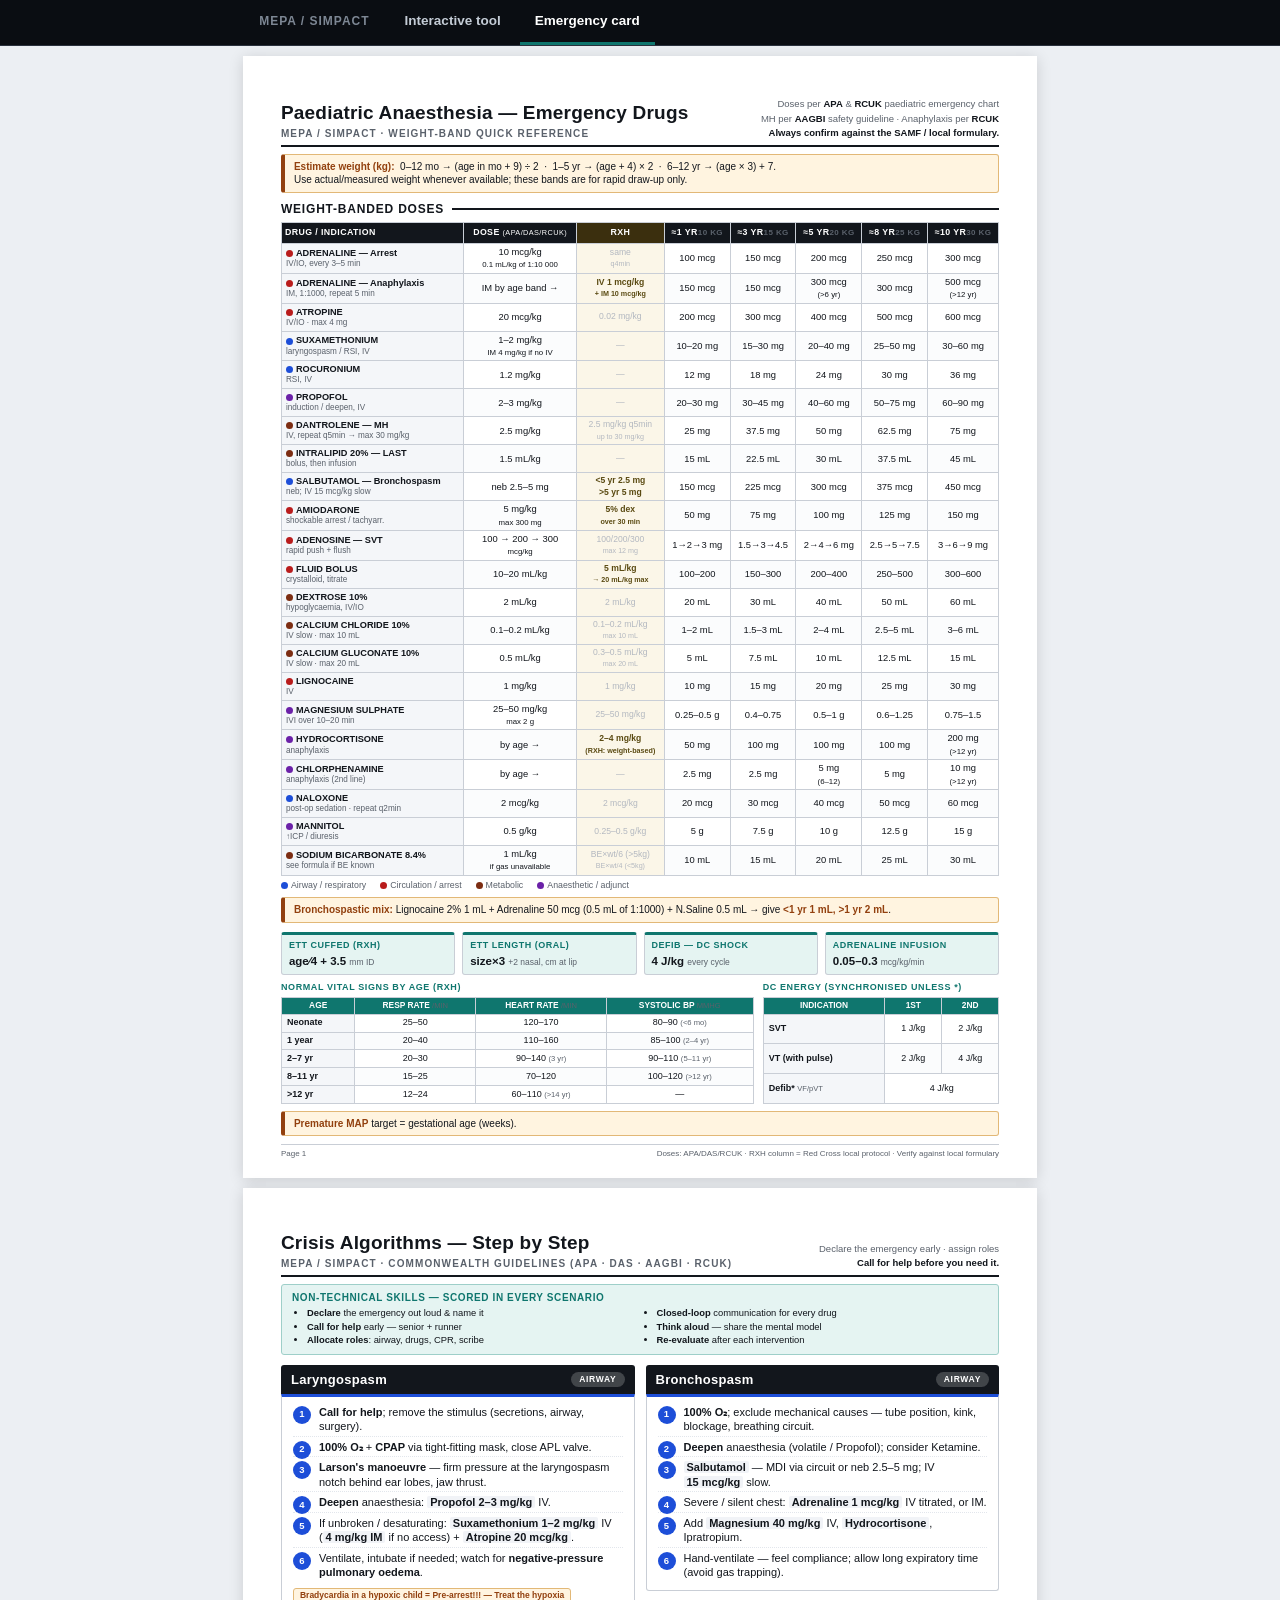
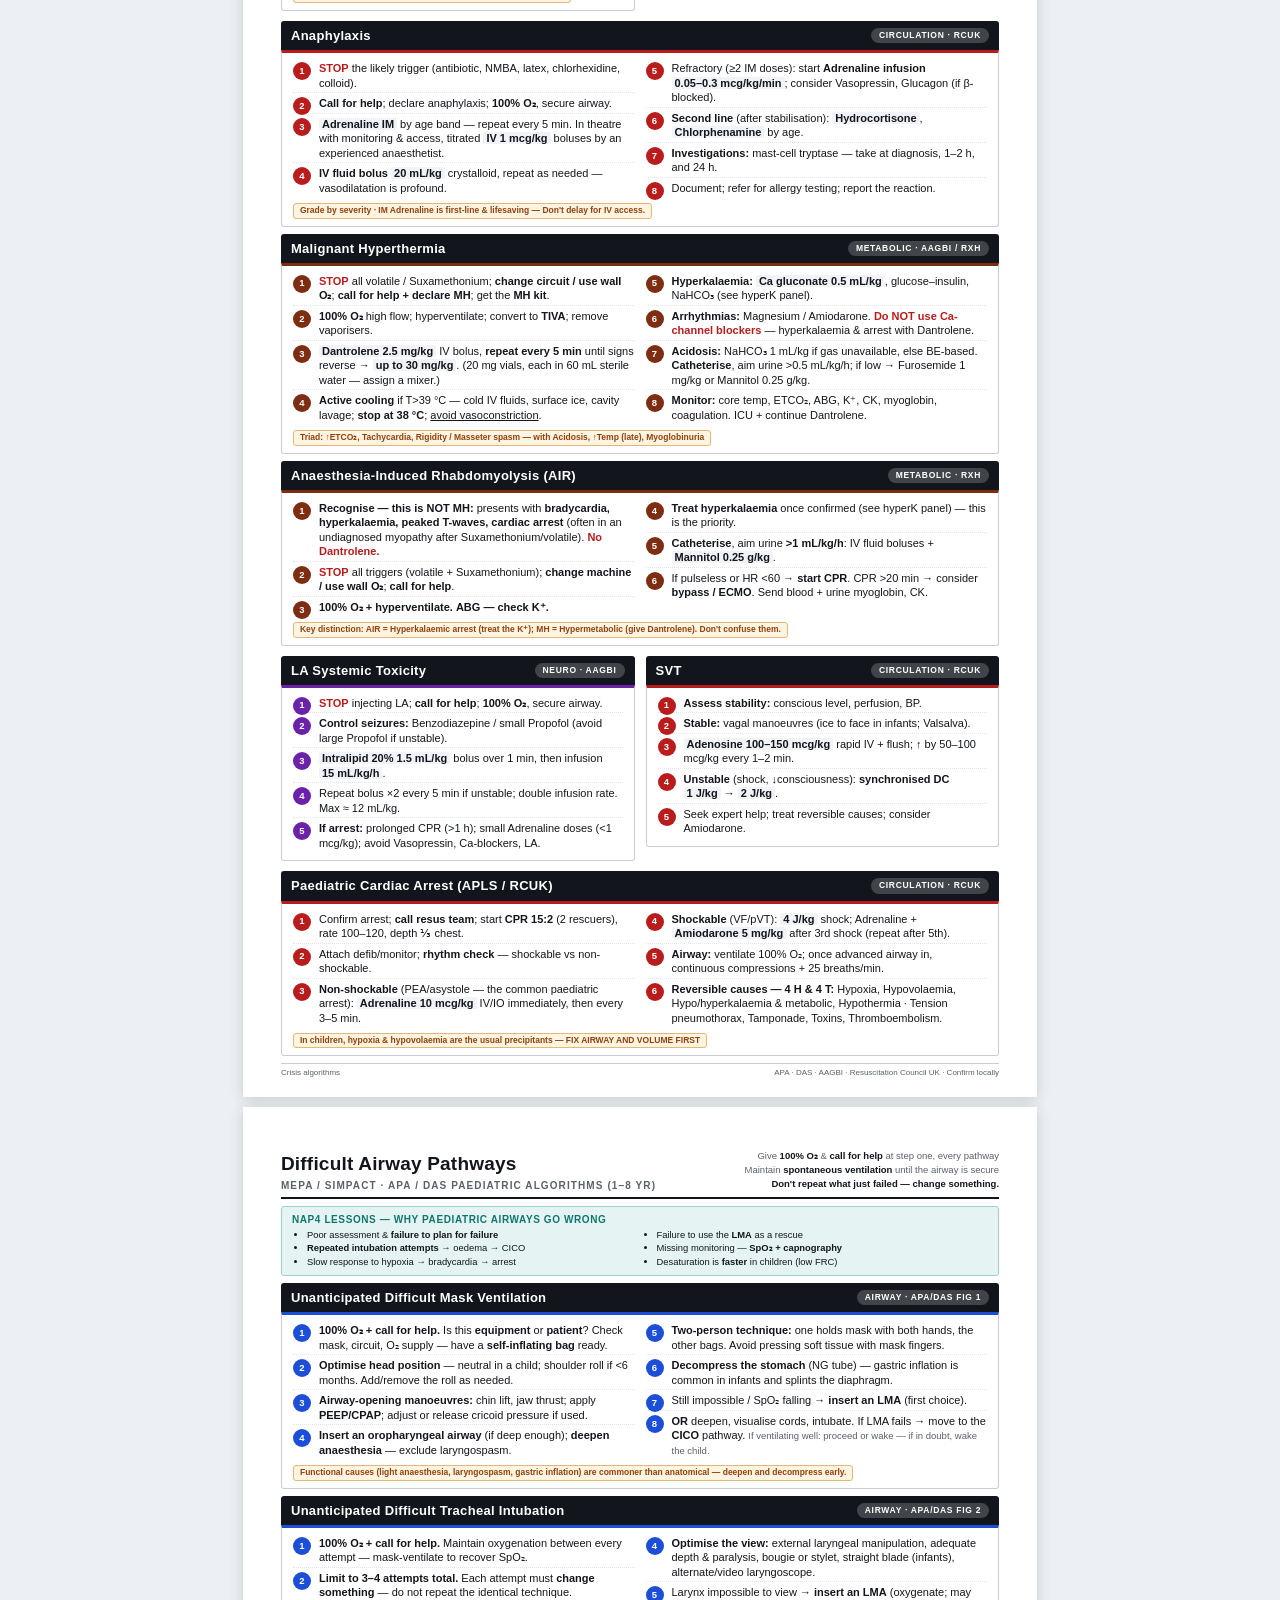
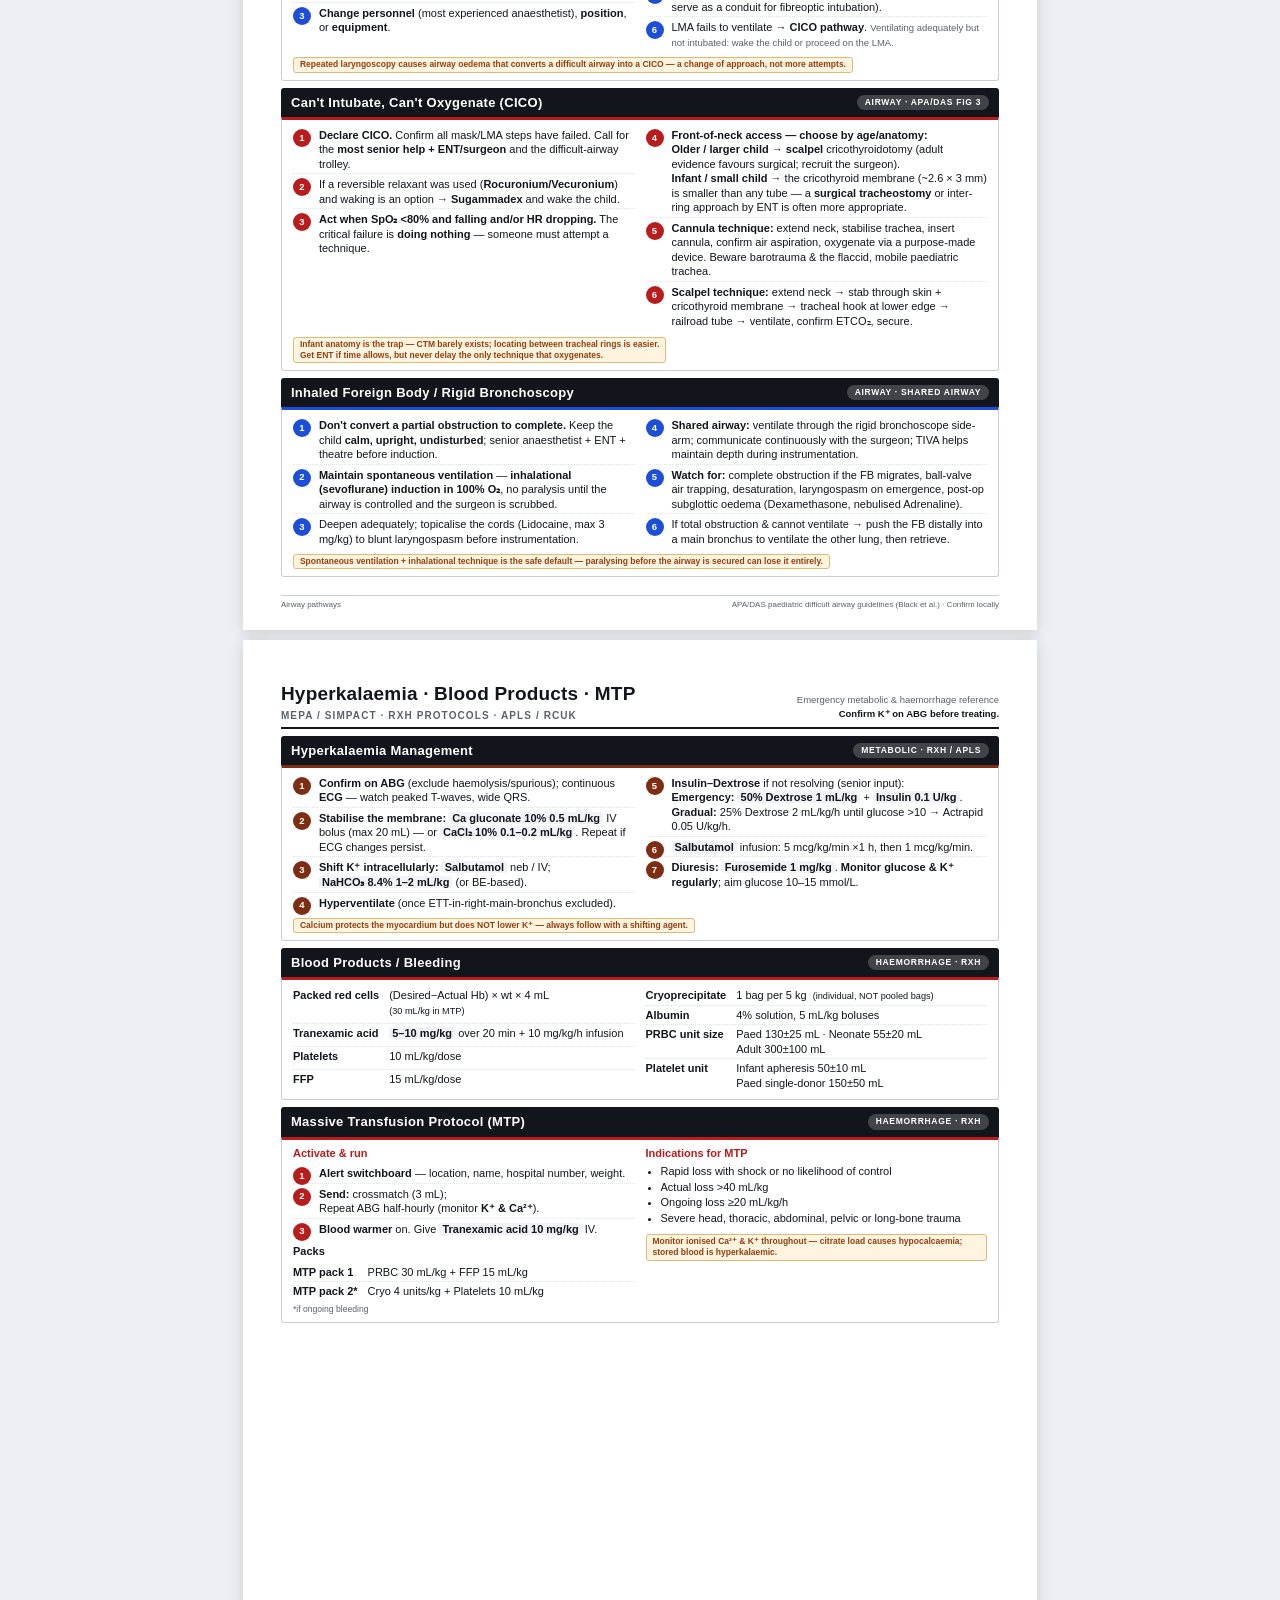
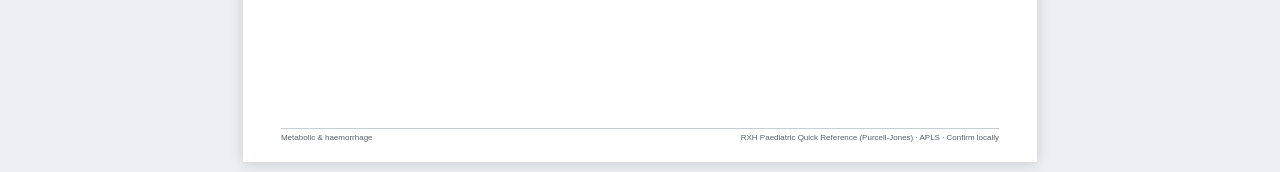
==== index.html @ 296aada6 "HTML" ====
<!DOCTYPE html>
<html lang="en">
<head>
<meta charset="UTF-8">
<meta name="viewport" content="width=device-width, initial-scale=1.0">
<title>MEPA / SIMPACT — Paediatric Anaesthesia Emergency Card</title>
<style>
  :root{
    --ink:#12161c;
    --paper:#ffffff;
    --line:#c9ced6;
    --line-strong:#8a919c;
    --muted:#5a616b;
    --airway:#1d4ed8;
    --airway-bg:#eaf0ff;
    --circ:#b91c1c;
    --circ-bg:#fdeaea;
    --metab:#7c2d12;
    --metab-bg:#fbeee4;
    --neuro:#6b21a8;
    --neuro-bg:#f4eafb;
    --accent:#0f766e;
    --accent-bg:#e5f4f2;
    --warn:#92400e;
    --warn-bg:#fff4e0;
  }
  *{box-sizing:border-box;}
  html,body{margin:0;padding:0;background:#eceff3;color:var(--ink);
    font-family:"Segoe UI",-apple-system,BlinkMacSystemFont,"Helvetica Neue",Arial,sans-serif;
    font-size:11px;line-height:1.32;-webkit-print-color-adjust:exact;print-color-adjust:exact;}
  .page{width:210mm;min-height:297mm;background:var(--paper);margin:10px auto;
    padding:11mm 10mm 9mm;box-shadow:0 2px 14px rgba(0,0,0,.14);position:relative;}
  /* ---- header ---- */
  .masthead{display:flex;justify-content:space-between;align-items:flex-end;
    border-bottom:2.5px solid var(--ink);padding-bottom:5px;margin-bottom:7px;}
  .masthead h1{font-size:19px;margin:0;letter-spacing:.2px;font-weight:800;}
  .masthead .sub{font-size:10px;color:var(--muted);margin-top:2px;font-weight:600;
    text-transform:uppercase;letter-spacing:1.1px;}
  .masthead .ctx{text-align:right;font-size:9.5px;color:var(--muted);line-height:1.5;}
  .masthead .ctx b{color:var(--ink);}
  /* ---- weight banner ---- */
  .wtnote{background:var(--warn-bg);border:1px solid #e2b877;border-left:4px solid var(--warn);
    padding:5px 9px;margin-bottom:9px;font-size:10px;border-radius:3px;}
  .wtnote b{color:var(--warn);}
  /* ---- drug matrix ---- */
  .matrix-title{font-size:12px;font-weight:800;text-transform:uppercase;letter-spacing:.8px;
    margin:0 0 5px;display:flex;align-items:center;gap:8px;}
  .matrix-title::after{content:"";flex:1;height:2px;background:var(--ink);}
  table.drugs{width:100%;border-collapse:collapse;font-size:9.4px;margin-bottom:4px;}
  table.drugs th,table.drugs td{border:1px solid var(--line);padding:2px 4px;text-align:center;vertical-align:middle;}
  table.drugs thead th{background:var(--ink);color:#fff;font-size:8.8px;text-transform:uppercase;
    letter-spacing:.4px;font-weight:700;padding:4px 3px;}
  table.drugs tbody th{text-align:left;background:#f4f6f9;font-weight:700;font-size:9.2px;
    white-space:nowrap;position:relative;}
  table.drugs tbody th small{display:block;font-weight:500;color:var(--muted);font-size:8.2px;}
  .wtband{background:#eef1f5 !important;font-weight:800;}
  .agecol{font-size:8px;color:var(--muted);font-weight:600;}
  .dose{font-variant-numeric:tabular-nums;}
  td.rxh{background:#fbf6e8 !important;font-size:8.6px;color:#5a4a12;font-weight:600;}
  td.rxh.same{color:#b3b8c0;font-weight:400;}
  .drugs tbody tr:nth-child(even) td{background:#fbfcfd;}
  .rule-row th,.rule-row td{border-top:2px solid var(--line-strong);}
  /* colour dots for drug class */
  .tag{display:inline-block;width:7px;height:7px;border-radius:50%;margin-right:3px;vertical-align:middle;}
  .t-air{background:var(--airway);}
  .t-cir{background:var(--circ);}
  .t-met{background:var(--metab);}
  .t-neu{background:var(--neuro);}
  .legend{display:flex;gap:14px;flex-wrap:wrap;font-size:8.8px;color:var(--muted);margin:3px 0 6px;}
  .legend span{display:flex;align-items:center;}
  /* ---- formulae strip ---- */
  .formulae{display:grid;grid-template-columns:repeat(4,1fr);gap:7px;margin-bottom:7px;}
  .fcard{border:1px solid var(--line);border-top:3px solid var(--accent);border-radius:3px;
    padding:5px 7px;background:var(--accent-bg);}
  .fcard h4{margin:0 0 2px;font-size:9px;text-transform:uppercase;letter-spacing:.5px;color:var(--accent);font-weight:800;}
  .fcard .val{font-size:11.5px;font-weight:700;font-variant-numeric:tabular-nums;}
  .fcard .val small{font-weight:500;color:var(--muted);font-size:8.5px;}
  /* ---- algorithms ---- */
  .algo-head{background:var(--ink);color:#fff;padding:6px 10px;border-radius:3px 3px 0 0;
    display:flex;justify-content:space-between;align-items:center;margin-top:3px;}
  .algo-head h2{margin:0;font-size:13px;font-weight:800;letter-spacing:.3px;}
  .algo-head .pill{font-size:8.5px;background:rgba(255,255,255,.2);padding:2px 8px;border-radius:20px;
    text-transform:uppercase;letter-spacing:.7px;font-weight:700;}
  .algo{border:1px solid var(--line);border-top:none;border-radius:0 0 3px 3px;
    padding:6px 11px 7px;margin-bottom:7px;background:#fff;}
  .algo.air{border-top:3px solid var(--airway);}
  .algo.cir{border-top:3px solid var(--circ);}
  .algo.met{border-top:3px solid var(--metab);}
  .algo.neu{border-top:3px solid var(--neuro);}
  .algo ol{margin:0;padding-left:0;counter-reset:step;list-style:none;}
  .algo ol[start="4"]{counter-reset:step 3;}
  .algo ol[start="5"]{counter-reset:step 4;}
  .algo ol[start="6"]{counter-reset:step 5;}
  .algo ol[start="7"]{counter-reset:step 6;}
  .algo ol>li{position:relative;padding:2px 0 2px 26px;margin-bottom:1px;counter-increment:step;
    border-bottom:1px dotted #e2e6ec;}
  .algo ol>li:last-child{border-bottom:none;}
  .algo ol>li::before{content:counter(step);position:absolute;left:0;top:3px;
    width:18px;height:18px;border-radius:50%;background:var(--ink);color:#fff;
    font-size:9.5px;font-weight:700;display:flex;align-items:center;justify-content:center;}
  .algo.air ol>li::before{background:var(--airway);}
  .algo.cir ol>li::before{background:var(--circ);}
  .algo.met ol>li::before{background:var(--metab);}
  .algo.neu ol>li::before{background:var(--neuro);}
  .algo b{font-weight:700;}
  .algo .drug{background:#f1f3f7;padding:0 3px;border-radius:2px;font-weight:700;
    font-variant-numeric:tabular-nums;white-space:nowrap;}
  .algo .stop{color:var(--circ);font-weight:800;}
  .algo .sub{color:var(--muted);font-size:9.5px;}
  .cols2{display:grid;grid-template-columns:1fr 1fr;gap:11px;}
  .algo ul.plain{margin:2px 0 0;padding-left:15px;}
  .algo ul.plain li{margin-bottom:1px;}
  .flag{display:inline-block;background:var(--warn-bg);border:1px solid #e2b877;color:var(--warn);
    font-size:8.5px;font-weight:700;padding:1px 6px;border-radius:3px;margin-top:5px;}
  .sec-label{font-size:9px;font-weight:800;text-transform:uppercase;letter-spacing:1px;
    color:var(--muted);margin:14px 0 6px;padding-bottom:3px;border-bottom:1.5px solid var(--line);}
  .footer{position:absolute;bottom:5mm;left:10mm;right:10mm;display:flex;
    justify-content:space-between;font-size:8px;color:var(--muted);
    border-top:1px solid var(--line);padding-top:4px;}
  .footer b{color:var(--ink);}
  .crm{background:var(--accent-bg);border:1px solid #9ecfc9;border-radius:3px;padding:6px 10px;margin-bottom:7px;}
  .crm h3{margin:0 0 3px;font-size:10px;color:var(--accent);text-transform:uppercase;letter-spacing:.6px;font-weight:800;}
  .crm ul{margin:0;padding-left:15px;columns:2;column-gap:18px;font-size:9.4px;}
  .crm li{margin-bottom:1px;break-inside:avoid;}
  /* ---- vitals + cardioversion tables ---- */
  .minigrid{display:grid;grid-template-columns:2fr 1fr;gap:9px;margin-bottom:7px;}
  table.mini{width:100%;border-collapse:collapse;font-size:9px;}
  table.mini caption{text-align:left;font-size:9px;font-weight:800;text-transform:uppercase;
    letter-spacing:.6px;color:var(--accent);padding-bottom:3px;}
  table.mini th,table.mini td{border:1px solid var(--line);padding:2.5px 5px;text-align:center;}
  table.mini thead th{background:var(--accent);color:#fff;font-size:8.4px;text-transform:uppercase;font-weight:700;}
  table.mini tbody th{text-align:left;background:#f4f6f9;font-weight:700;white-space:nowrap;}
  table.mini tbody tr:nth-child(even) td{background:#fbfcfd;}
  table.mini .u{font-size:7.6px;color:var(--muted);font-weight:500;}
  /* ---- data panel (key : value reference rows) ---- */
  .dpanel dl{margin:0;display:grid;grid-template-columns:auto 1fr;gap:0;}
  .dpanel dt{font-weight:700;padding:2px 10px 2px 0;border-bottom:1px dotted #e2e6ec;white-space:nowrap;}
  .dpanel dd{margin:0;padding:2px 0;border-bottom:1px dotted #e2e6ec;}
  .dpanel dl>dt:last-of-type,.dpanel dl>dd:last-of-type{border-bottom:none;}
  .dpanel .drug{background:#f1f3f7;padding:0 3px;border-radius:2px;font-weight:700;font-variant-numeric:tabular-nums;}
  .stepnum{display:inline-flex;width:15px;height:15px;border-radius:50%;background:var(--metab);
    color:#fff;font-size:8.5px;font-weight:700;align-items:center;justify-content:center;margin-right:5px;vertical-align:middle;}
  /* ---------- top nav (screen only) ---------- */
  .topnav{background:#0a0d12;color:#fff;border-bottom:1px solid #2a313d;}
  .topnav-inner{max-width:210mm;margin:0 auto;padding:0 16px;display:flex;align-items:center;gap:4px;}
  .topnav .brand{font-size:12px;font-weight:800;letter-spacing:1px;text-transform:uppercase;
    color:#7d8794;margin-right:16px;padding:11px 0;white-space:nowrap;}
  .topnav a{color:#c4ccd6;text-decoration:none;font-size:13.5px;font-weight:600;
    padding:12px 15px;border-bottom:3px solid transparent;transition:color .12s,border-color .12s;}
  .topnav a:hover{color:#fff;}
  .topnav a.active{color:#fff;border-bottom-color:var(--accent);}
  @media print{
    .topnav{display:none;}
    @page{size:A4;margin:0;}
    body{background:#fff;}
    .page{margin:0;box-shadow:none;width:210mm;min-height:0;
      padding:7mm 8mm 6mm;page-break-after:always;break-after:page;}
    .page:last-child{page-break-after:auto;break-after:auto;}
    /* keep each algorithm block intact across the page break */
    .algo,.algo-head,.crm,table.drugs,.formulae{break-inside:avoid;page-break-inside:avoid;}
    .algo-head{break-after:avoid;page-break-after:avoid;}
    .footer{position:static;margin-top:6px;}
  }
</style>
</head>
<body>

<!-- ============ TOP NAV (screen only) ============ -->
<nav class="topnav">
  <div class="topnav-inner">
    <span class="brand">MEPA / SIMPACT</span>
    <a href="mepa-interactive.html">Interactive tool</a>
    <a href="index.html" class="active">Emergency card</a>
  </div>
</nav>

<!-- ============ PAGE 1 — DRUG CARD ============ -->
<section class="page">
  <div class="masthead">
    <div>
      <h1>Paediatric Anaesthesia — Emergency Drugs</h1>
      <div class="sub">MEPA / SIMPACT · Weight-band quick reference</div>
    </div>
    <div class="ctx">
      Doses per <b>APA</b> &amp; <b>RCUK</b> paediatric emergency chart<br>
      MH per <b>AAGBI</b> safety guideline · Anaphylaxis per <b>RCUK</b><br>
      <b>Always confirm against the SAMF / local formulary.</b>
    </div>
  </div>

  <div class="wtnote">
    <b>Estimate weight (kg):</b>&nbsp; 0–12 mo → (age in mo + 9) ÷ 2 &nbsp;·&nbsp; 1–5 yr → (age + 4) × 2 &nbsp;·&nbsp; 6–12 yr → (age × 3) + 7. &nbsp;<br>Use actual/measured weight whenever available; these bands are for rapid draw-up only.
  </div>

  <p class="matrix-title">Weight-banded doses</p>
  <table class="drugs">
    <thead>
      <tr>
        <th style="text-align:left;">Drug / indication</th>
        <th>Dose <small style="font-weight:500;">(APA/DAS/RCUK)</small></th>
        <th style="background:#3b2f0e;">RXH</th>
        <th>≈1&nbsp;yr<span class="agecol">10&nbsp;kg</span></th>
        <th>≈3&nbsp;yr<span class="agecol">15&nbsp;kg</span></th>
        <th>≈5&nbsp;yr<span class="agecol">20&nbsp;kg</span></th>
        <th>≈8&nbsp;yr<span class="agecol">25&nbsp;kg</span></th>
        <th>≈10&nbsp;yr<span class="agecol">30&nbsp;kg</span></th>
      </tr>
    </thead>
    <tbody>
      <tr class="rule-row">
        <th><span class="tag t-cir"></span>ADRENALINE — Arrest <small>IV/IO, every 3–5 min</small></th>
        <td class="dose">10 mcg/kg<br><small>0.1 mL/kg of 1:10&nbsp;000</small></td>
        <td class="rxh same">same<br><small>q4min</small></td>
        <td class="dose">100 mcg</td><td class="dose">150 mcg</td><td class="dose">200 mcg</td><td class="dose">250 mcg</td><td class="dose">300 mcg</td>
      </tr>
      <tr>
        <th><span class="tag t-cir"></span>ADRENALINE — Anaphylaxis <small>IM, 1:1000, repeat 5 min</small></th>
        <td class="dose">IM by age band →</td>
        <td class="rxh">IV 1 mcg/kg<br><small>+ IM 10 mcg/kg</small></td>
        <td class="dose">150 mcg</td><td class="dose">150 mcg</td><td class="dose">300 mcg<br><small>(&gt;6 yr)</small></td><td class="dose">300 mcg</td><td class="dose">500 mcg<br><small>(&gt;12 yr)</small></td>
      </tr>
      <tr>
        <th><span class="tag t-cir"></span>ATROPINE <small>IV/IO · max 4 mg</small></th>
        <td class="dose">20 mcg/kg</td>
        <td class="rxh same">0.02 mg/kg</td>
        <td class="dose">200 mcg</td><td class="dose">300 mcg</td><td class="dose">400 mcg</td><td class="dose">500 mcg</td><td class="dose">600 mcg</td>
      </tr>
      <tr>
        <th><span class="tag t-air"></span>SUXAMETHONIUM <small>laryngospasm / RSI, IV</small></th>
        <td class="dose">1–2 mg/kg<br><small>IM 4 mg/kg if no IV</small></td>
        <td class="rxh same">—</td>
        <td class="dose">10–20 mg</td><td class="dose">15–30 mg</td><td class="dose">20–40 mg</td><td class="dose">25–50 mg</td><td class="dose">30–60 mg</td>
      </tr>
      <tr>
        <th><span class="tag t-air"></span>ROCURONIUM <small>RSI, IV</small></th>
        <td class="dose">1.2 mg/kg</td>
        <td class="rxh same">—</td>
        <td class="dose">12 mg</td><td class="dose">18 mg</td><td class="dose">24 mg</td><td class="dose">30 mg</td><td class="dose">36 mg</td>
      </tr>
      <tr>
        <th><span class="tag t-neu"></span>PROPOFOL <small>induction / deepen, IV</small></th>
        <td class="dose">2–3 mg/kg</td>
        <td class="rxh same">—</td>
        <td class="dose">20–30 mg</td><td class="dose">30–45 mg</td><td class="dose">40–60 mg</td><td class="dose">50–75 mg</td><td class="dose">60–90 mg</td>
      </tr>
      <tr class="rule-row">
        <th><span class="tag t-met"></span>DANTROLENE — MH <small>IV, repeat q5min → max 30 mg/kg</small></th>
        <td class="dose">2.5 mg/kg</td>
        <td class="rxh same">2.5 mg/kg q5min<br><small>up to 30 mg/kg</small></td>
        <td class="dose">25 mg</td><td class="dose">37.5 mg</td><td class="dose">50 mg</td><td class="dose">62.5 mg</td><td class="dose">75 mg</td>
      </tr>
      <tr>
        <th><span class="tag t-met"></span>INTRALIPID 20% — LAST <small>bolus, then infusion</small></th>
        <td class="dose">1.5 mL/kg</td>
        <td class="rxh same">—</td>
        <td class="dose">15 mL</td><td class="dose">22.5 mL</td><td class="dose">30 mL</td><td class="dose">37.5 mL</td><td class="dose">45 mL</td>
      </tr>
      <tr>
        <th><span class="tag t-air"></span>SALBUTAMOL — Bronchospasm <small>neb; IV 15 mcg/kg slow</small></th>
        <td class="dose">neb 2.5–5 mg</td>
        <td class="rxh">&lt;5 yr 2.5 mg<br>&gt;5 yr 5 mg</td>
        <td class="dose">150 mcg</td><td class="dose">225 mcg</td><td class="dose">300 mcg</td><td class="dose">375 mcg</td><td class="dose">450 mcg</td>
      </tr>
      <tr>
        <th><span class="tag t-cir"></span>AMIODARONE <small>shockable arrest / tachyarr.</small></th>
        <td class="dose">5 mg/kg<br><small>max 300 mg</small></td>
        <td class="rxh">5% dex<br><small>over 30 min</small></td>
        <td class="dose">50 mg</td><td class="dose">75 mg</td><td class="dose">100 mg</td><td class="dose">125 mg</td><td class="dose">150 mg</td>
      </tr>
      <tr>
        <th><span class="tag t-cir"></span>ADENOSINE — SVT <small>rapid push + flush</small></th>
        <td class="dose">100 → 200 → 300<br><small>mcg/kg</small></td>
        <td class="rxh same">100/200/300<br><small>max 12 mg</small></td>
        <td class="dose">1→2→3 mg</td><td class="dose">1.5→3→4.5</td><td class="dose">2→4→6 mg</td><td class="dose">2.5→5→7.5</td><td class="dose">3→6→9 mg</td>
      </tr>
      <tr>
        <th><span class="tag t-cir"></span>FLUID BOLUS <small>crystalloid, titrate</small></th>
        <td class="dose">10–20 mL/kg</td>
        <td class="rxh">5 mL/kg<br><small>→ 20 mL/kg max</small></td>
        <td class="dose">100–200</td><td class="dose">150–300</td><td class="dose">200–400</td><td class="dose">250–500</td><td class="dose">300–600</td>
      </tr>
      <tr class="rule-row">
        <th><span class="tag t-met"></span>DEXTROSE 10% <small>hypoglycaemia, IV/IO</small></th>
        <td class="dose">2 mL/kg</td>
        <td class="rxh same">2 mL/kg</td>
        <td class="dose">20 mL</td><td class="dose">30 mL</td><td class="dose">40 mL</td><td class="dose">50 mL</td><td class="dose">60 mL</td>
      </tr>
      <tr>
        <th><span class="tag t-met"></span>CALCIUM CHLORIDE 10% <small>IV slow · max 10 mL</small></th>
        <td class="dose">0.1–0.2 mL/kg</td>
        <td class="rxh same">0.1–0.2 mL/kg<br><small>max 10 mL</small></td>
        <td class="dose">1–2 mL</td><td class="dose">1.5–3 mL</td><td class="dose">2–4 mL</td><td class="dose">2.5–5 mL</td><td class="dose">3–6 mL</td>
      </tr>
      <tr>
        <th><span class="tag t-met"></span>CALCIUM GLUCONATE 10% <small>IV slow · max 20 mL</small></th>
        <td class="dose">0.5 mL/kg</td>
        <td class="rxh same">0.3–0.5 mL/kg<br><small>max 20 mL</small></td>
        <td class="dose">5 mL</td><td class="dose">7.5 mL</td><td class="dose">10 mL</td><td class="dose">12.5 mL</td><td class="dose">15 mL</td>
      </tr>
      <tr>
        <th><span class="tag t-cir"></span>LIGNOCAINE <small>IV</small></th>
        <td class="dose">1 mg/kg</td>
        <td class="rxh same">1 mg/kg</td>
        <td class="dose">10 mg</td><td class="dose">15 mg</td><td class="dose">20 mg</td><td class="dose">25 mg</td><td class="dose">30 mg</td>
      </tr>
      <tr>
        <th><span class="tag t-neu"></span>MAGNESIUM SULPHATE <small>IVI over 10–20 min</small></th>
        <td class="dose">25–50 mg/kg<br><small>max 2 g</small></td>
        <td class="rxh same">25–50 mg/kg</td>
        <td class="dose">0.25–0.5 g</td><td class="dose">0.4–0.75</td><td class="dose">0.5–1 g</td><td class="dose">0.6–1.25</td><td class="dose">0.75–1.5</td>
      </tr>
      <tr>
        <th><span class="tag t-neu"></span>HYDROCORTISONE <small>anaphylaxis</small></th>
        <td class="dose">by age →</td>
        <td class="rxh">2–4 mg/kg<br><small>(RXH: weight-based)</small></td>
        <td class="dose">50 mg</td><td class="dose">100 mg</td><td class="dose">100 mg</td><td class="dose">100 mg</td><td class="dose">200 mg<br><small>(&gt;12 yr)</small></td>
      </tr>
      <tr>
        <th><span class="tag t-neu"></span>CHLORPHENAMINE <small>anaphylaxis (2nd line)</small></th>
        <td class="dose">by age →</td>
        <td class="rxh same">—</td>
        <td class="dose">2.5 mg</td><td class="dose">2.5 mg</td><td class="dose">5 mg<br><small>(6–12)</small></td><td class="dose">5 mg</td><td class="dose">10 mg<br><small>(&gt;12 yr)</small></td>
      </tr>
      <tr>
        <th><span class="tag t-air"></span>NALOXONE <small>post-op sedation · repeat q2min</small></th>
        <td class="dose">2 mcg/kg</td>
        <td class="rxh same">2 mcg/kg</td>
        <td class="dose">20 mcg</td><td class="dose">30 mcg</td><td class="dose">40 mcg</td><td class="dose">50 mcg</td><td class="dose">60 mcg</td>
      </tr>
      <tr>
        <th><span class="tag t-neu"></span>MANNITOL <small>↑ICP / diuresis</small></th>
        <td class="dose">0.5 g/kg</td>
        <td class="rxh same">0.25–0.5 g/kg</td>
        <td class="dose">5 g</td><td class="dose">7.5 g</td><td class="dose">10 g</td><td class="dose">12.5 g</td><td class="dose">15 g</td>
      </tr>
      <tr>
        <th><span class="tag t-met"></span>SODIUM BICARBONATE 8.4% <small>see formula if BE known</small></th>
        <td class="dose">1 mL/kg<br><small>if gas unavailable</small></td>
        <td class="rxh same">BE×wt/6 (&gt;5kg)<br><small>BE×wt/4 (&lt;5kg)</small></td>
        <td class="dose">10 mL</td><td class="dose">15 mL</td><td class="dose">20 mL</td><td class="dose">25 mL</td><td class="dose">30 mL</td>
      </tr>
    </tbody>
  </table>

  <div class="legend">
    <span><span class="tag t-air"></span>Airway / respiratory</span>
    <span><span class="tag t-cir"></span>Circulation / arrest</span>
    <span><span class="tag t-met"></span>Metabolic</span>
    <span><span class="tag t-neu"></span>Anaesthetic / adjunct</span>
  </div>

  <div class="wtnote">
    <b>Bronchospastic mix:</b> Lignocaine 2% 1 mL + Adrenaline 50 mcg (0.5 mL of 1:1000) + N.Saline 0.5 mL → give <b>&lt;1 yr 1 mL, &gt;1 yr 2 mL</b>.
  </div>

  <div class="formulae">
    <div class="fcard"><h4>ETT cuffed (RXH)</h4><div class="val">age⁄4 + 3.5 <small>mm ID</small></div></div>
    <div class="fcard"><h4>ETT length (oral)</h4><div class="val">size×3 <small>+2 nasal, cm at lip</small></div></div>
    <div class="fcard"><h4>Defib — DC shock</h4><div class="val">4 J/kg <small>every cycle</small></div></div>
    <div class="fcard"><h4>Adrenaline infusion</h4><div class="val">0.05–0.3 <small>mcg/kg/min</small></div></div>
  </div>

  <div class="minigrid">
    <table class="mini">
      <caption>Normal vital signs by age (RXH)</caption>
      <thead>
        <tr><th>Age</th><th>Resp rate <span class="u">/min</span></th><th>Heart rate <span class="u">/min</span></th><th>Systolic BP <span class="u">mmHg</span></th></tr>
      </thead>
      <tbody>
        <tr><th>Neonate</th><td>25–50</td><td>120–170</td><td>80–90 <span class="u">(&lt;6 mo)</span></td></tr>
        <tr><th>1 year</th><td>20–40</td><td>110–160</td><td>85–100 <span class="u">(2–4 yr)</span></td></tr>
        <tr><th>2–7 yr</th><td>20–30</td><td>90–140 <span class="u">(3 yr)</span></td><td>90–110 <span class="u">(5–11 yr)</span></td></tr>
        <tr><th>8–11 yr</th><td>15–25</td><td>70–120</td><td>100–120 <span class="u">(&gt;12 yr)</span></td></tr>
        <tr><th>&gt;12 yr</th><td>12–24</td><td>60–110 <span class="u">(&gt;14 yr)</span></td><td>—</td></tr>
      </tbody>
    </table>
    <table class="mini">
      <caption>DC energy (synchronised unless *)</caption>
      <thead>
        <tr><th>Indication</th><th>1st</th><th>2nd</th></tr>
      </thead>
      <tbody>
        <tr><th>SVT</th><td>1 J/kg</td><td>2 J/kg</td></tr>
        <tr><th>VT (with pulse)</th><td>2 J/kg</td><td>4 J/kg</td></tr>
        <tr><th>Defib* <span class="u">VF/pVT</span></th><td colspan="2">4 J/kg</td></tr>
      </tbody>
    </table>
  </div>

  <div class="wtnote" style="margin-bottom:0;">
    <b>Premature MAP</b> target = gestational age (weeks).
  </div>

  <div class="footer">
    <span>Page 1</span>
    <span>Doses: APA/DAS/RCUK · RXH column = Red Cross local protocol · Verify against local formulary</span>
  </div>
</section>

<!-- ============ PAGE 2 — ALGORITHMS ============ -->
<section class="page">
  <div class="masthead">
    <div>
      <h1>Crisis Algorithms — Step by Step</h1>
      <div class="sub">MEPA / SIMPACT · Commonwealth guidelines (APA · DAS · AAGBI · RCUK)</div>
    </div>
    <div class="ctx">
      Declare the emergency early · assign roles<br>
      <b>Call for help before you need it.</b>
    </div>
  </div>

  <div class="crm">
    <h3>Non-technical skills — scored in every scenario</h3>
    <ul>
      <li><b>Declare</b> the emergency out loud &amp; name it</li>
      <li><b>Call for help</b> early — senior + runner</li>
      <li><b>Allocate roles</b>: airway, drugs, CPR, scribe</li>
      <li><b>Closed-loop</b> communication for every drug</li>
      <li><b>Think aloud</b> — share the mental model</li>
      <li><b>Re-evaluate</b> after each intervention</li>
    </ul>
  </div>

  <div class="cols2">
    <!-- LARYNGOSPASM -->
    <div>
      <div class="algo-head"><h2>Laryngospasm</h2><span class="pill">Airway</span></div>
      <div class="algo air">
        <ol>
          <li><b>Call for help</b>; remove the stimulus (secretions, airway, surgery).</li>
          <li><b>100% O₂</b> + <b>CPAP</b> via tight-fitting mask, close APL valve.</li>
          <li><b>Larson's manoeuvre</b> — firm pressure at the laryngospasm notch behind ear lobes, jaw thrust.</li>
          <li><b>Deepen</b> anaesthesia: <span class="drug">Propofol 2–3 mg/kg</span> IV.</li>
          <li>If unbroken / desaturating: <span class="drug">Suxamethonium 1–2 mg/kg</span> IV (<span class="drug">4 mg/kg IM</span> if no access) + <span class="drug">Atropine 20 mcg/kg</span>.</li>
          <li>Ventilate, intubate if needed; watch for <b>negative-pressure pulmonary oedema</b>.</li>
        </ol>
        <span class="flag">Bradycardia in a hypoxic child = Pre-arrest!!! — Treat the hypoxia</span>
      </div>
    </div>

    <!-- BRONCHOSPASM -->
    <div>
      <div class="algo-head"><h2>Bronchospasm</h2><span class="pill">Airway</span></div>
      <div class="algo air">
        <ol>
          <li><b>100% O₂</b>; exclude mechanical causes — tube position, kink, blockage, breathing circuit.</li>
          <li><b>Deepen</b> anaesthesia (volatile / Propofol); consider Ketamine.</li>
          <li><span class="drug">Salbutamol</span> — MDI via circuit or neb 2.5–5 mg; IV <span class="drug">15 mcg/kg</span> slow.</li>
          <li>Severe / silent chest: <span class="drug">Adrenaline 1 mcg/kg</span> IV titrated, or IM.</li>
          <li>Add <span class="drug">Magnesium 40 mg/kg</span> IV, <span class="drug">Hydrocortisone</span>, Ipratropium.</li>
          <li>Hand-ventilate — feel compliance; allow long expiratory time (avoid gas trapping).</li>
        </ol>
      </div>
    </div>
  </div>

  <!-- ANAPHYLAXIS -->
  <div class="algo-head"><h2>Anaphylaxis</h2><span class="pill">Circulation · RCUK</span></div>
  <div class="algo cir">
    <div class="cols2">
      <ol>
        <li><span class="stop">STOP</span> the likely trigger (antibiotic, NMBA, latex, chlorhexidine, colloid).</li>
        <li><b>Call for help</b>; declare anaphylaxis; <b>100% O₂</b>, secure airway.</li>
        <li><span class="drug">Adrenaline IM</span> by age band — repeat every 5 min. In theatre with monitoring &amp; access, titrated <span class="drug">IV 1 mcg/kg</span> boluses by an experienced anaesthetist.</li>
        <li><b>IV fluid bolus</b> <span class="drug">20 mL/kg</span> crystalloid, repeat as needed — vasodilatation is profound.</li>
      </ol>
      <ol start="5">
        <li>Refractory (≥2 IM doses): start <b>Adrenaline infusion</b> <span class="drug">0.05–0.3 mcg/kg/min</span>; consider Vasopressin, Glucagon (if β-blocked).</li>
        <li><b>Second line</b> (after stabilisation): <span class="drug">Hydrocortisone</span>, <span class="drug">Chlorphenamine</span> by age.</li>
        <li><b>Investigations:</b> mast-cell tryptase — take at diagnosis, 1–2 h, and 24 h.</li>
        <li>Document; refer for allergy testing; report the reaction.</li>
      </ol>
    </div>
    <span class="flag">Grade by severity · IM Adrenaline is first-line & lifesaving — Don't delay for IV access.</span>
  </div>

  <!-- MALIGNANT HYPERTHERMIA -->
  <div class="algo-head"><h2>Malignant Hyperthermia</h2><span class="pill">Metabolic · AAGBI / RXH</span></div>
  <div class="algo met">
    <div class="cols2">
      <ol>
        <li><span class="stop">STOP</span> all volatile / Suxamethonium; <b>change circuit / use wall O₂</b>; <b>call for help + declare MH</b>; get the <b>MH kit</b>.</li>
        <li><b>100% O₂</b> high flow; hyperventilate; convert to <b>TIVA</b>; remove vaporisers.</li>
        <li><span class="drug">Dantrolene 2.5 mg/kg</span> IV bolus, <b>repeat every 5 min</b> until signs reverse → <span class="drug">up to 30 mg/kg</span>. (20 mg vials, each in 60 mL sterile water — assign a mixer.)</li>
        <li><b>Active cooling</b> if T&gt;39 °C — cold IV fluids, surface ice, cavity lavage; <b>stop at 38 °C</b>; <u>avoid vasoconstriction</u>.</li>
      </ol>
      <ol start="5">
        <li><b>Hyperkalaemia:</b> <span class="drug">Ca gluconate 0.5 mL/kg</span>, glucose–insulin, NaHCO₃ (see hyperK panel).</li>
        <li><b>Arrhythmias:</b> Magnesium / Amiodarone. <span class="stop">Do NOT use Ca-channel blockers</span> — hyperkalaemia &amp; arrest with Dantrolene.</li>
        <li><b>Acidosis:</b> NaHCO₃ 1 mL/kg if gas unavailable, else BE-based. <b>Catheterise</b>, aim urine &gt;0.5 mL/kg/h; if low → Furosemide 1 mg/kg or Mannitol 0.25 g/kg.</li>
        <li><b>Monitor:</b> core temp, ETCO₂, ABG, K⁺, CK, myoglobin, coagulation. ICU + continue Dantrolene.</li>
      </ol>
    </div>
    <span class="flag">Triad: ↑ETCO₂, Tachycardia, Rigidity / Masseter spasm — with Acidosis, ↑Temp (late), Myoglobinuria</span>
  </div>

  <!-- ANAESTHESIA-INDUCED RHABDOMYOLYSIS -->
  <div class="algo-head"><h2>Anaesthesia-Induced Rhabdomyolysis (AIR)</h2><span class="pill">Metabolic · RXH</span></div>
  <div class="algo met">
    <div class="cols2">
      <ol>
        <li><b>Recognise — this is NOT MH:</b> presents with <b>bradycardia, hyperkalaemia, peaked T-waves, cardiac arrest</b> (often in an undiagnosed myopathy after Suxamethonium/volatile). <span class="stop">No Dantrolene.</span></li>
        <li><span class="stop">STOP</span> all triggers (volatile + Suxamethonium); <b>change machine / use wall O₂</b>; <b>call for help</b>.</li>
        <li><b>100% O₂ + hyperventilate.</b> <b>ABG — check K⁺.</b></li>
      </ol>
      <ol start="4">
        <li><b>Treat hyperkalaemia</b> once confirmed (see hyperK panel) — this is the priority.</li>
        <li><b>Catheterise</b>, aim urine <b>&gt;1 mL/kg/h</b>: IV fluid boluses + <span class="drug">Mannitol 0.25 g/kg</span>.</li>
        <li>If pulseless or HR &lt;60 → <b>start CPR</b>. CPR &gt;20 min → consider <b>bypass / ECMO</b>. Send blood + urine myoglobin, CK.</li>
      </ol>
    </div>
    <span class="flag">Key distinction: AIR = Hyperkalaemic arrest (treat the K⁺); MH = Hypermetabolic (give Dantrolene). Don't confuse them.</span>
  </div>

  <div class="cols2">
    <!-- LAST -->
    <div>
      <div class="algo-head"><h2>LA Systemic Toxicity</h2><span class="pill">Neuro · AAGBI</span></div>
      <div class="algo neu">
        <ol>
          <li><span class="stop">STOP</span> injecting LA; <b>call for help</b>; <b>100% O₂</b>, secure airway.</li>
          <li><b>Control seizures:</b> Benzodiazepine / small Propofol (avoid large Propofol if unstable).</li>
          <li><span class="drug">Intralipid 20% 1.5 mL/kg</span> bolus over 1 min, then infusion <span class="drug">15 mL/kg/h</span>.</li>
          <li>Repeat bolus ×2 every 5 min if unstable; double infusion rate. Max ≈ 12 mL/kg.</li>
          <li><b>If arrest:</b> prolonged CPR (&gt;1 h); small Adrenaline doses (&lt;1 mcg/kg); avoid Vasopressin, Ca-blockers, LA.</li>
        </ol>
      </div>
    </div>

    <!-- SVT -->
    <div>
      <div class="algo-head"><h2>SVT</h2><span class="pill">Circulation · RCUK</span></div>
      <div class="algo cir">
        <ol>
          <li><b>Assess stability:</b> conscious level, perfusion, BP.</li>
          <li><b>Stable:</b> vagal manoeuvres (ice to face in infants; Valsalva).</li>
          <li><span class="drug">Adenosine 100–150 mcg/kg</span> rapid IV + flush; ↑ by 50–100 mcg/kg every 1–2 min.</li>
          <li><b>Unstable</b> (shock, ↓consciousness): <b>synchronised DC</b> <span class="drug">1 J/kg</span> → <span class="drug">2 J/kg</span>.</li>
          <li>Seek expert help; treat reversible causes; consider Amiodarone.</li>
        </ol>
      </div>
    </div>
  </div>

  <!-- PAEDIATRIC ARREST -->
  <div class="algo-head"><h2>Paediatric Cardiac Arrest (APLS / RCUK)</h2><span class="pill">Circulation · RCUK</span></div>
  <div class="algo cir">
    <div class="cols2">
      <ol>
        <li>Confirm arrest; <b>call resus team</b>; start <b>CPR 15:2</b> (2 rescuers), rate 100–120, depth ⅓ chest.</li>
        <li>Attach defib/monitor; <b>rhythm check</b> — shockable vs non-shockable.</li>
        <li><b>Non-shockable</b> (PEA/asystole — the common paediatric arrest): <span class="drug">Adrenaline 10 mcg/kg</span> IV/IO immediately, then every 3–5 min.</li>
      </ol>
      <ol start="4" class="[counter-reset:none]">
        <li><b>Shockable</b> (VF/pVT): <span class="drug">4 J/kg</span> shock; Adrenaline + <span class="drug">Amiodarone 5 mg/kg</span> after 3rd shock (repeat after 5th).</li>
        <li><b>Airway:</b> ventilate 100% O₂; once advanced airway in, continuous compressions + 25 breaths/min.</li>
        <li><b>Reversible causes — 4 H &amp; 4 T:</b> Hypoxia, Hypovolaemia, Hypo/hyperkalaemia &amp; metabolic, Hypothermia · Tension pneumothorax, Tamponade, Toxins, Thromboembolism.</li>
      </ol>
    </div>
    <span class="flag">In children, hypoxia & hypovolaemia are the usual precipitants — FIX AIRWAY AND VOLUME FIRST</span>
  </div>

  <div class="footer">
    <span>Crisis algorithms</span>
    <span>APA · DAS · AAGBI · Resuscitation Council UK · Confirm locally</span>
  </div>
</section>

<!-- ============ PAGE — AIRWAY PATHWAYS ============ -->
<section class="page">
  <div class="masthead">
    <div>
      <h1>Difficult Airway Pathways</h1>
      <div class="sub">MEPA / SIMPACT · APA / DAS paediatric algorithms (1–8 yr)</div>
    </div>
    <div class="ctx">
      Give <b>100% O₂</b> &amp; <b>call for help</b> at step one, every pathway<br>
      Maintain <b>spontaneous ventilation</b> until the airway is secure<br>
      <b>Don't repeat what just failed — change something.</b>
    </div>
  </div>

  <div class="crm">
    <h3>NAP4 lessons — why paediatric airways go wrong</h3>
    <ul>
      <li>Poor assessment &amp; <b>failure to plan for failure</b></li>
      <li><b>Repeated intubation attempts</b> → oedema → CICO</li>
      <li>Slow response to hypoxia → bradycardia → arrest</li>
      <li>Failure to use the <b>LMA</b> as a rescue</li>
      <li>Missing monitoring — <b>SpO₂ + capnography</b></li>
      <li>Desaturation is <b>faster</b> in children (low FRC)</li>
    </ul>
  </div>

  <!-- DIFFICULT MASK VENTILATION -->
  <div class="algo-head"><h2>Unanticipated Difficult Mask Ventilation</h2><span class="pill">Airway · APA/DAS Fig 1</span></div>
  <div class="algo air">
    <div class="cols2">
      <ol>
        <li><b>100% O₂ + call for help.</b> Is this <b>equipment</b> or <b>patient</b>? Check mask, circuit, O₂ supply — have a <b>self-inflating bag</b> ready.</li>
        <li><b>Optimise head position</b> — neutral in a child; shoulder roll if &lt;6 months. Add/remove the roll as needed.</li>
        <li><b>Airway-opening manoeuvres:</b> chin lift, jaw thrust; apply <b>PEEP/CPAP</b>; adjust or release cricoid pressure if used.</li>
        <li><b>Insert an oropharyngeal airway</b> (if deep enough); <b>deepen anaesthesia</b> — exclude laryngospasm.</li>
      </ol>
      <ol start="5">
        <li><b>Two-person technique:</b> one holds mask with both hands, the other bags. Avoid pressing soft tissue with mask fingers.</li>
        <li><b>Decompress the stomach</b> (NG tube) — gastric inflation is common in infants and splints the diaphragm.</li>
        <li>Still impossible / SpO₂ falling → <b>insert an LMA</b> (first choice).</li>
        <li><b>OR</b> deepen, visualise cords, intubate. If LMA fails → move to the <b>CICO</b> pathway. <span class="sub">If ventilating well: proceed or wake — if in doubt, wake the child.</span></li>
      </ol>
    </div>
    <span class="flag">Functional causes (light anaesthesia, laryngospasm, gastric inflation) are commoner than anatomical — deepen and decompress early.</span>
  </div>

  <!-- DIFFICULT INTUBATION -->
  <div class="algo-head"><h2>Unanticipated Difficult Tracheal Intubation</h2><span class="pill">Airway · APA/DAS Fig 2</span></div>
  <div class="algo air">
    <div class="cols2">
      <ol>
        <li><b>100% O₂ + call for help.</b> Maintain oxygenation between every attempt — mask-ventilate to recover SpO₂.</li>
        <li><b>Limit to 3–4 attempts total.</b> Each attempt must <b>change something</b> — do not repeat the identical technique.</li>
        <li><b>Change personnel</b> (most experienced anaesthetist), <b>position</b>, or <b>equipment</b>.</li>
      </ol>
      <ol start="4">
        <li><b>Optimise the view:</b> external laryngeal manipulation, adequate depth &amp; paralysis, bougie or stylet, straight blade (infants), alternate/video laryngoscope.</li>
        <li>Larynx impossible to view → <b>insert an LMA</b> (oxygenate; may serve as a conduit for fibreoptic intubation).</li>
        <li>LMA fails to ventilate → <b>CICO pathway</b>. <span class="sub">Ventilating adequately but not intubated: wake the child or proceed on the LMA.</span></li>
      </ol>
    </div>
    <span class="flag">Repeated laryngoscopy causes airway oedema that converts a difficult airway into a CICO — a change of approach, not more attempts.</span>
  </div>

  <!-- CICO -->
  <div class="algo-head"><h2>Can't Intubate, Can't Oxygenate (CICO)</h2><span class="pill">Airway · APA/DAS Fig 3</span></div>
  <div class="algo cir">
    <div class="cols2">
      <ol>
        <li><b>Declare CICO.</b> Confirm all mask/LMA steps have failed. Call for the <b>most senior help + ENT/surgeon</b> and the difficult-airway trolley.</li>
        <li>If a reversible relaxant was used (<b>Rocuronium/Vecuronium</b>) and waking is an option → <b>Sugammadex</b> and wake the child.</li>
        <li><b>Act when SpO₂ &lt;80% and falling and/or HR dropping.</b> The critical failure is <b>doing nothing</b> — someone must attempt a technique.</li>
      </ol>
      <ol start="4">
        <li><b>Front-of-neck access — choose by age/anatomy:</b><br>
          <b>Older / larger child →</b> <b>scalpel</b> cricothyroidotomy (adult evidence favours surgical; recruit the surgeon).<br>
          <b>Infant / small child →</b> the cricothyroid membrane (~2.6 × 3 mm) is smaller than any tube — a <b>surgical tracheostomy</b> or inter-ring approach by ENT is often more appropriate.</li>
        <li><b>Cannula technique:</b> extend neck, stabilise trachea, insert cannula, confirm air aspiration, oxygenate via a purpose-made device. Beware barotrauma &amp; the flaccid, mobile paediatric trachea.</li>
        <li><b>Scalpel technique:</b> extend neck → stab through skin + cricothyroid membrane → tracheal hook at lower edge → railroad tube → ventilate, confirm ETCO₂, secure.</li>
      </ol>
    </div>
    <span class="flag">Infant anatomy is the trap — CTM barely exists; locating between tracheal rings is easier.<br>Get ENT if time allows, but never delay the only technique that oxygenates.</span>
  </div>

  <!-- FOREIGN BODY -->
  <div class="algo-head"><h2>Inhaled Foreign Body / Rigid Bronchoscopy</h2><span class="pill">Airway · Shared airway</span></div>
  <div class="algo air">
    <div class="cols2">
      <ol>
        <li><b>Don't convert a partial obstruction to complete.</b> Keep the child <b>calm, upright, undisturbed</b>; senior anaesthetist + ENT + theatre before induction.</li>
        <li><b>Maintain spontaneous ventilation</b> — <b>inhalational (sevoflurane) induction in 100% O₂</b>, no paralysis until the airway is controlled and the surgeon is scrubbed.</li>
        <li>Deepen adequately; topicalise the cords (Lidocaine, max 3 mg/kg) to blunt laryngospasm before instrumentation.</li>
      </ol>
      <ol start="4">
        <li><b>Shared airway:</b> ventilate through the rigid bronchoscope side-arm; communicate continuously with the surgeon; TIVA helps maintain depth during instrumentation.</li>
        <li><b>Watch for:</b> complete obstruction if the FB migrates, ball-valve air trapping, desaturation, laryngospasm on emergence, post-op subglottic oedema (Dexamethasone, nebulised Adrenaline).</li>
        <li>If total obstruction &amp; cannot ventilate → push the FB distally into a main bronchus to ventilate the other lung, then retrieve.</li>
      </ol>
    </div>
    <span class="flag">Spontaneous ventilation + inhalational technique is the safe default — paralysing before the airway is secured can lose it entirely.</span>
  </div>

  <div class="footer">
    <span>Airway pathways</span>
    <span>APA/DAS paediatric difficult airway guidelines (Black et al.) · Confirm locally</span>
  </div>
</section>

<!-- ============ PAGE — HYPERKALAEMIA / BLOOD / MTP ============ -->
<section class="page">
  <div class="masthead">
    <div>
      <h1>Hyperkalaemia · Blood Products · MTP</h1>
      <div class="sub">MEPA / SIMPACT · RXH protocols · APLS / RCUK</div>
    </div>
    <div class="ctx">
      Emergency metabolic &amp; haemorrhage reference<br>
      <b>Confirm K⁺ on ABG before treating.</b>
    </div>
  </div>

  <!-- HYPERKALAEMIA -->
  <div class="algo-head"><h2>Hyperkalaemia Management</h2><span class="pill">Metabolic · RXH / APLS</span></div>
  <div class="algo met">
    <div class="cols2">
      <ol>
        <li><b>Confirm on ABG</b> (exclude haemolysis/spurious); continuous <b>ECG</b> — watch peaked T-waves, wide QRS.</li>
        <li><b>Stabilise the membrane:</b> <span class="drug">Ca gluconate 10% 0.5 mL/kg</span> IV bolus (max 20 mL) — or <span class="drug">CaCl₂ 10% 0.1–0.2 mL/kg</span>. Repeat if ECG changes persist.</li>
        <li><b>Shift K⁺ intracellularly:</b> <span class="drug">Salbutamol</span> neb / IV; <span class="drug">NaHCO₃ 8.4% 1–2 mL/kg</span> (or BE-based).</li>
        <li><b>Hyperventilate</b> (once ETT-in-right-main-bronchus excluded).</li>
      </ol>
      <ol start="5">
        <li><b>Insulin–Dextrose</b> if not resolving (senior input):<br>
          <b>Emergency:</b> <span class="drug">50% Dextrose 1 mL/kg</span> + <span class="drug">Insulin 0.1 U/kg</span>.<br>
          <b>Gradual:</b> 25% Dextrose 2 mL/kg/h until glucose &gt;10 → Actrapid 0.05 U/kg/h.</li>
        <li><span class="drug">Salbutamol</span> infusion: 5 mcg/kg/min ×1 h, then 1 mcg/kg/min.</li>
        <li><b>Diuresis:</b> <span class="drug">Furosemide 1 mg/kg</span>. <b>Monitor glucose &amp; K⁺ regularly</b>; aim glucose 10–15 mmol/L.</li>
      </ol>
    </div>
    <span class="flag">Calcium protects the myocardium but does NOT lower K⁺ — always follow with a shifting agent.</span>
  </div>

  <!-- BLOOD PRODUCTS -->
  <div class="algo-head"><h2>Blood Products / Bleeding</h2><span class="pill">Haemorrhage · RXH</span></div>
  <div class="algo cir">
    <div class="cols2 dpanel">
      <dl>
        <dt>Packed red cells</dt><dd>(Desired−Actual Hb) × wt × 4 mL <br><small>(30 mL/kg in MTP)</small></dd>
        <dt>Tranexamic acid</dt><dd><span class="drug">5–10 mg/kg</span> over 20 min + 10 mg/kg/h infusion</dd>
        <dt>Platelets</dt><dd>10 mL/kg/dose</dd>
        <dt>FFP</dt><dd>15 mL/kg/dose</dd>
      </dl>
      <dl>
        <dt>Cryoprecipitate</dt><dd>1 bag per 5 kg &nbsp;<small>(individual, NOT pooled bags)</small></dd>
        <dt>Albumin</dt><dd>4% solution, 5 mL/kg boluses</dd>
        <dt>PRBC unit size</dt><dd>Paed 130±25 mL · Neonate 55±20 mL<br>Adult 300±100 mL</dd>
        <dt>Platelet unit</dt><dd>Infant apheresis 50±10 mL<br>Paed single-donor 150±50 mL</dd>
      </dl>
    </div>
  </div>

  <!-- MTP -->
  <div class="algo-head"><h2>Massive Transfusion Protocol (MTP)</h2><span class="pill">Haemorrhage · RXH</span></div>
  <div class="algo cir">
    <div class="cols2">
      <div>
        <p style="margin:0 0 4px;font-weight:700;color:var(--circ);">Activate &amp; run</p>
        <ol>
          <li><b>Alert switchboard</b> — location, name, hospital number, weight.</li>
          <li><b>Send:</b> crossmatch (3 mL);<br>Repeat ABG half-hourly (monitor <b>K⁺ &amp; Ca²⁺</b>).</li>
          <li><b>Blood warmer</b> on. Give <span class="drug">Tranexamic acid 10 mg/kg</span> IV.</li>
        </ol>
        <p style="margin:6px 0 4px;font-weight:700;">Packs</p>
        <div class="dpanel"><dl>
          <dt>MTP pack 1</dt><dd>PRBC 30 mL/kg + FFP 15 mL/kg</dd>
          <dt>MTP pack 2*</dt><dd>Cryo 4 units/kg + Platelets 10 mL/kg</dd>
        </dl></div>
        <p style="margin:3px 0 0;font-size:8.6px;color:var(--muted);">*if ongoing bleeding</p>
      </div>
      <div>
        <p style="margin:0 0 4px;font-weight:700;color:var(--circ);">Indications for MTP</p>
        <ul class="plain" style="padding-left:15px;margin-top:0;">
          <li>Rapid loss with shock or no likelihood of control</li>
          <li>Actual loss &gt;40 mL/kg</li>
          <li>Ongoing loss ≥20 mL/kg/h</li>
          <li>Severe head, thoracic, abdominal, pelvic or long-bone trauma</li>
        </ul>
        <span class="flag" style="margin-top:8px;">Monitor ionised Ca²⁺ &amp; K⁺ throughout — citrate load causes hypocalcaemia; stored blood is hyperkalaemic.</span>
      </div>
    </div>
  </div>

  <div class="footer">
    <span>Metabolic &amp; haemorrhage</span>
    <span>RXH Paediatric Quick Reference (Purcell-Jones) · APLS · Confirm locally</span>
  </div>
</section>

</body>
</html>
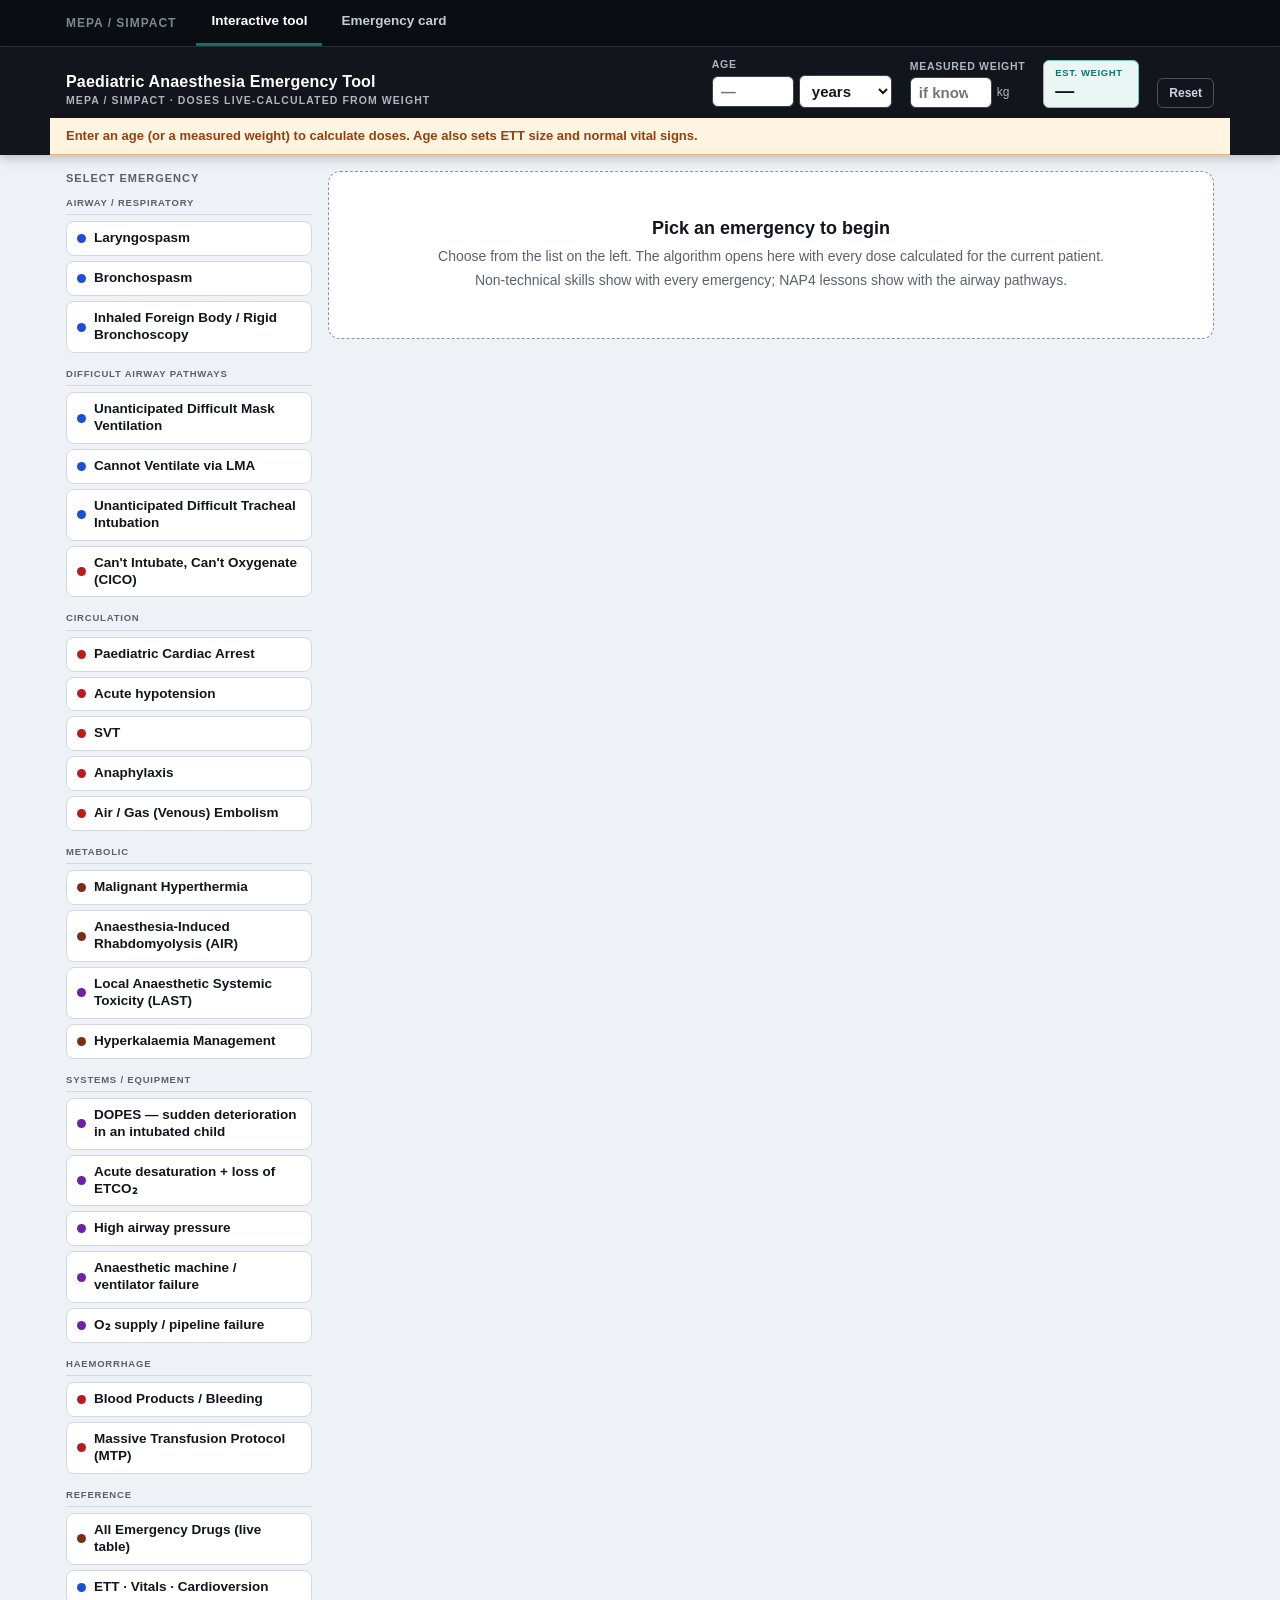
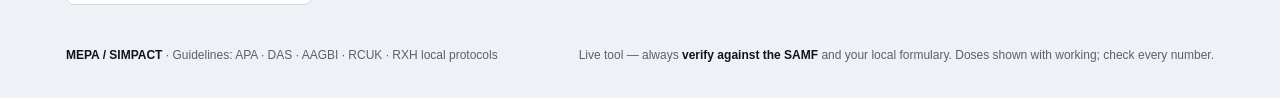
==== commit ece8a5b8: "Re-order" ====
--- a/index.html
+++ b/index.html
@@ -3,767 +3,875 @@
 <head>
 <meta charset="UTF-8">
 <meta name="viewport" content="width=device-width, initial-scale=1.0">
-<title>MEPA / SIMPACT — Paediatric Anaesthesia Emergency Card</title>
+<title>MEPA / SIMPACT — Paediatric Anaesthesia Emergency Tool</title>
 <style>
   :root{
-    --ink:#12161c;
-    --paper:#ffffff;
-    --line:#c9ced6;
-    --line-strong:#8a919c;
-    --muted:#5a616b;
-    --airway:#1d4ed8;
-    --airway-bg:#eaf0ff;
-    --circ:#b91c1c;
-    --circ-bg:#fdeaea;
-    --metab:#7c2d12;
-    --metab-bg:#fbeee4;
-    --neuro:#6b21a8;
-    --neuro-bg:#f4eafb;
-    --accent:#0f766e;
-    --accent-bg:#e5f4f2;
-    --warn:#92400e;
-    --warn-bg:#fff4e0;
+    --ink:#12161c; --paper:#ffffff; --line:#d3d8e0; --line-strong:#8a919c;
+    --muted:#5a616b; --bg:#eef1f5;
+    --airway:#1d4ed8; --airway-bg:#eaf0ff;
+    --circ:#b91c1c; --circ-bg:#fdeaea;
+    --metab:#7c2d12; --metab-bg:#fbeee4;
+    --neuro:#6b21a8; --neuro-bg:#f4eafb;
+    --accent:#0f766e; --accent-bg:#e5f4f2;
+    --warn:#92400e; --warn-bg:#fff4e0;
+    --live:#0f766e; --live-bg:#e9f6f4;
   }
   *{box-sizing:border-box;}
-  html,body{margin:0;padding:0;background:#eceff3;color:var(--ink);
-    font-family:"Segoe UI",-apple-system,BlinkMacSystemFont,"Helvetica Neue",Arial,sans-serif;
-    font-size:11px;line-height:1.32;-webkit-print-color-adjust:exact;print-color-adjust:exact;}
-  .page{width:210mm;min-height:297mm;background:var(--paper);margin:10px auto;
-    padding:11mm 10mm 9mm;box-shadow:0 2px 14px rgba(0,0,0,.14);position:relative;}
-  /* ---- header ---- */
-  .masthead{display:flex;justify-content:space-between;align-items:flex-end;
-    border-bottom:2.5px solid var(--ink);padding-bottom:5px;margin-bottom:7px;}
-  .masthead h1{font-size:19px;margin:0;letter-spacing:.2px;font-weight:800;}
-  .masthead .sub{font-size:10px;color:var(--muted);margin-top:2px;font-weight:600;
-    text-transform:uppercase;letter-spacing:1.1px;}
-  .masthead .ctx{text-align:right;font-size:9.5px;color:var(--muted);line-height:1.5;}
-  .masthead .ctx b{color:var(--ink);}
-  /* ---- weight banner ---- */
-  .wtnote{background:var(--warn-bg);border:1px solid #e2b877;border-left:4px solid var(--warn);
-    padding:5px 9px;margin-bottom:9px;font-size:10px;border-radius:3px;}
-  .wtnote b{color:var(--warn);}
-  /* ---- drug matrix ---- */
-  .matrix-title{font-size:12px;font-weight:800;text-transform:uppercase;letter-spacing:.8px;
-    margin:0 0 5px;display:flex;align-items:center;gap:8px;}
-  .matrix-title::after{content:"";flex:1;height:2px;background:var(--ink);}
-  table.drugs{width:100%;border-collapse:collapse;font-size:9.4px;margin-bottom:4px;}
-  table.drugs th,table.drugs td{border:1px solid var(--line);padding:2px 4px;text-align:center;vertical-align:middle;}
-  table.drugs thead th{background:var(--ink);color:#fff;font-size:8.8px;text-transform:uppercase;
-    letter-spacing:.4px;font-weight:700;padding:4px 3px;}
-  table.drugs tbody th{text-align:left;background:#f4f6f9;font-weight:700;font-size:9.2px;
-    white-space:nowrap;position:relative;}
-  table.drugs tbody th small{display:block;font-weight:500;color:var(--muted);font-size:8.2px;}
-  .wtband{background:#eef1f5 !important;font-weight:800;}
-  .agecol{font-size:8px;color:var(--muted);font-weight:600;}
-  .dose{font-variant-numeric:tabular-nums;}
-  td.rxh{background:#fbf6e8 !important;font-size:8.6px;color:#5a4a12;font-weight:600;}
-  td.rxh.same{color:#b3b8c0;font-weight:400;}
-  .drugs tbody tr:nth-child(even) td{background:#fbfcfd;}
-  .rule-row th,.rule-row td{border-top:2px solid var(--line-strong);}
-  /* colour dots for drug class */
-  .tag{display:inline-block;width:7px;height:7px;border-radius:50%;margin-right:3px;vertical-align:middle;}
-  .t-air{background:var(--airway);}
-  .t-cir{background:var(--circ);}
-  .t-met{background:var(--metab);}
-  .t-neu{background:var(--neuro);}
-  .legend{display:flex;gap:14px;flex-wrap:wrap;font-size:8.8px;color:var(--muted);margin:3px 0 6px;}
-  .legend span{display:flex;align-items:center;}
-  /* ---- formulae strip ---- */
-  .formulae{display:grid;grid-template-columns:repeat(4,1fr);gap:7px;margin-bottom:7px;}
-  .fcard{border:1px solid var(--line);border-top:3px solid var(--accent);border-radius:3px;
-    padding:5px 7px;background:var(--accent-bg);}
-  .fcard h4{margin:0 0 2px;font-size:9px;text-transform:uppercase;letter-spacing:.5px;color:var(--accent);font-weight:800;}
-  .fcard .val{font-size:11.5px;font-weight:700;font-variant-numeric:tabular-nums;}
-  .fcard .val small{font-weight:500;color:var(--muted);font-size:8.5px;}
-  /* ---- algorithms ---- */
-  .algo-head{background:var(--ink);color:#fff;padding:6px 10px;border-radius:3px 3px 0 0;
-    display:flex;justify-content:space-between;align-items:center;margin-top:3px;}
-  .algo-head h2{margin:0;font-size:13px;font-weight:800;letter-spacing:.3px;}
-  .algo-head .pill{font-size:8.5px;background:rgba(255,255,255,.2);padding:2px 8px;border-radius:20px;
-    text-transform:uppercase;letter-spacing:.7px;font-weight:700;}
-  .algo{border:1px solid var(--line);border-top:none;border-radius:0 0 3px 3px;
-    padding:6px 11px 7px;margin-bottom:7px;background:#fff;}
-  .algo.air{border-top:3px solid var(--airway);}
-  .algo.cir{border-top:3px solid var(--circ);}
-  .algo.met{border-top:3px solid var(--metab);}
-  .algo.neu{border-top:3px solid var(--neuro);}
-  .algo ol{margin:0;padding-left:0;counter-reset:step;list-style:none;}
-  .algo ol[start="4"]{counter-reset:step 3;}
-  .algo ol[start="5"]{counter-reset:step 4;}
-  .algo ol[start="6"]{counter-reset:step 5;}
-  .algo ol[start="7"]{counter-reset:step 6;}
-  .algo ol>li{position:relative;padding:2px 0 2px 26px;margin-bottom:1px;counter-increment:step;
-    border-bottom:1px dotted #e2e6ec;}
-  .algo ol>li:last-child{border-bottom:none;}
-  .algo ol>li::before{content:counter(step);position:absolute;left:0;top:3px;
-    width:18px;height:18px;border-radius:50%;background:var(--ink);color:#fff;
-    font-size:9.5px;font-weight:700;display:flex;align-items:center;justify-content:center;}
-  .algo.air ol>li::before{background:var(--airway);}
-  .algo.cir ol>li::before{background:var(--circ);}
-  .algo.met ol>li::before{background:var(--metab);}
-  .algo.neu ol>li::before{background:var(--neuro);}
-  .algo b{font-weight:700;}
-  .algo .drug{background:#f1f3f7;padding:0 3px;border-radius:2px;font-weight:700;
-    font-variant-numeric:tabular-nums;white-space:nowrap;}
-  .algo .stop{color:var(--circ);font-weight:800;}
-  .algo .sub{color:var(--muted);font-size:9.5px;}
-  .cols2{display:grid;grid-template-columns:1fr 1fr;gap:11px;}
-  .algo ul.plain{margin:2px 0 0;padding-left:15px;}
-  .algo ul.plain li{margin-bottom:1px;}
-  .flag{display:inline-block;background:var(--warn-bg);border:1px solid #e2b877;color:var(--warn);
-    font-size:8.5px;font-weight:700;padding:1px 6px;border-radius:3px;margin-top:5px;}
-  .sec-label{font-size:9px;font-weight:800;text-transform:uppercase;letter-spacing:1px;
-    color:var(--muted);margin:14px 0 6px;padding-bottom:3px;border-bottom:1.5px solid var(--line);}
-  .footer{position:absolute;bottom:5mm;left:10mm;right:10mm;display:flex;
-    justify-content:space-between;font-size:8px;color:var(--muted);
-    border-top:1px solid var(--line);padding-top:4px;}
-  .footer b{color:var(--ink);}
-  .crm{background:var(--accent-bg);border:1px solid #9ecfc9;border-radius:3px;padding:6px 10px;margin-bottom:7px;}
-  .crm h3{margin:0 0 3px;font-size:10px;color:var(--accent);text-transform:uppercase;letter-spacing:.6px;font-weight:800;}
-  .crm ul{margin:0;padding-left:15px;columns:2;column-gap:18px;font-size:9.4px;}
-  .crm li{margin-bottom:1px;break-inside:avoid;}
-  /* ---- vitals + cardioversion tables ---- */
-  .minigrid{display:grid;grid-template-columns:2fr 1fr;gap:9px;margin-bottom:7px;}
-  table.mini{width:100%;border-collapse:collapse;font-size:9px;}
-  table.mini caption{text-align:left;font-size:9px;font-weight:800;text-transform:uppercase;
-    letter-spacing:.6px;color:var(--accent);padding-bottom:3px;}
-  table.mini th,table.mini td{border:1px solid var(--line);padding:2.5px 5px;text-align:center;}
-  table.mini thead th{background:var(--accent);color:#fff;font-size:8.4px;text-transform:uppercase;font-weight:700;}
-  table.mini tbody th{text-align:left;background:#f4f6f9;font-weight:700;white-space:nowrap;}
-  table.mini tbody tr:nth-child(even) td{background:#fbfcfd;}
-  table.mini .u{font-size:7.6px;color:var(--muted);font-weight:500;}
-  /* ---- data panel (key : value reference rows) ---- */
-  .dpanel dl{margin:0;display:grid;grid-template-columns:auto 1fr;gap:0;}
-  .dpanel dt{font-weight:700;padding:2px 10px 2px 0;border-bottom:1px dotted #e2e6ec;white-space:nowrap;}
-  .dpanel dd{margin:0;padding:2px 0;border-bottom:1px dotted #e2e6ec;}
-  .dpanel dl>dt:last-of-type,.dpanel dl>dd:last-of-type{border-bottom:none;}
-  .dpanel .drug{background:#f1f3f7;padding:0 3px;border-radius:2px;font-weight:700;font-variant-numeric:tabular-nums;}
-  .stepnum{display:inline-flex;width:15px;height:15px;border-radius:50%;background:var(--metab);
-    color:#fff;font-size:8.5px;font-weight:700;align-items:center;justify-content:center;margin-right:5px;vertical-align:middle;}
-  /* ---------- top nav (screen only) ---------- */
+  /* ---------- top nav ---------- */
   .topnav{background:#0a0d12;color:#fff;border-bottom:1px solid #2a313d;}
-  .topnav-inner{max-width:210mm;margin:0 auto;padding:0 16px;display:flex;align-items:center;gap:4px;}
+  .topnav-inner{max-width:1180px;margin:0 auto;padding:0 16px;display:flex;align-items:center;gap:4px;}
   .topnav .brand{font-size:12px;font-weight:800;letter-spacing:1px;text-transform:uppercase;
     color:#7d8794;margin-right:16px;padding:11px 0;white-space:nowrap;}
   .topnav a{color:#c4ccd6;text-decoration:none;font-size:13.5px;font-weight:600;
     padding:12px 15px;border-bottom:3px solid transparent;transition:color .12s,border-color .12s;}
   .topnav a:hover{color:#fff;}
   .topnav a.active{color:#fff;border-bottom-color:var(--accent);}
-  @media print{
-    .topnav{display:none;}
-    @page{size:A4;margin:0;}
-    body{background:#fff;}
-    .page{margin:0;box-shadow:none;width:210mm;min-height:0;
-      padding:7mm 8mm 6mm;page-break-after:always;break-after:page;}
-    .page:last-child{page-break-after:auto;break-after:auto;}
-    /* keep each algorithm block intact across the page break */
-    .algo,.algo-head,.crm,table.drugs,.formulae{break-inside:avoid;page-break-inside:avoid;}
-    .algo-head{break-after:avoid;page-break-after:avoid;}
-    .footer{position:static;margin-top:6px;}
+  html,body{margin:0;padding:0;background:var(--bg);color:var(--ink);
+    font-family:"Segoe UI",-apple-system,BlinkMacSystemFont,"Helvetica Neue",Arial,sans-serif;
+    font-size:15px;line-height:1.4;}
+  a{color:var(--accent);}
+
+  /* ---------- PATIENT BAR (sticky) ---------- */
+  .patientbar{position:sticky;top:0;z-index:50;background:var(--ink);color:#fff;
+    box-shadow:0 2px 12px rgba(0,0,0,.25);}
+  .pb-inner{max-width:1180px;margin:0 auto;padding:10px 16px;
+    display:flex;align-items:flex-end;gap:18px;flex-wrap:wrap;}
+  .pb-title{margin-right:auto;}
+  .pb-title h1{font-size:16px;margin:0;font-weight:800;letter-spacing:.2px;}
+  .pb-title .tag{font-size:10.5px;text-transform:uppercase;letter-spacing:1.1px;color:#aeb6c2;font-weight:600;}
+  .field{display:flex;flex-direction:column;gap:3px;}
+  .field label{font-size:10.5px;text-transform:uppercase;letter-spacing:.7px;color:#aeb6c2;font-weight:700;}
+  .field .row{display:flex;align-items:center;gap:5px;}
+  .field input,.field select{font-size:15px;padding:6px 8px;border-radius:6px;border:1px solid #3a4250;
+    background:#fff;color:var(--ink);width:82px;font-variant-numeric:tabular-nums;font-weight:600;}
+  .field select{width:auto;}
+  .field .unit{font-size:12px;color:#aeb6c2;}
+  .estwt{background:var(--live-bg);border:1px solid #7cc4bb;border-radius:6px;padding:5px 11px;
+    color:var(--ink);min-width:96px;}
+  .estwt .lbl{font-size:9.5px;text-transform:uppercase;letter-spacing:.6px;color:var(--accent);font-weight:800;}
+  .estwt .val{font-size:19px;font-weight:800;font-variant-numeric:tabular-nums;line-height:1.15;}
+  .estwt .val small{font-size:11px;font-weight:600;color:var(--muted);}
+  .estwt.usingmeasured{background:#fff6e6;border-color:#e0b877;}
+  .estwt.usingmeasured .lbl{color:var(--warn);}
+  .pb-clear{background:none;border:1px solid #4a5260;color:#cfd6e0;border-radius:6px;
+    padding:7px 11px;font-size:12px;cursor:pointer;font-weight:600;}
+  .pb-clear:hover{background:#242c38;}
+
+  /* prompt when empty */
+  .noweight{max-width:1180px;margin:0 auto;padding:9px 16px;background:var(--warn-bg);
+    color:var(--warn);font-size:13px;font-weight:600;border-bottom:1px solid #e2b877;}
+  .noweight.hide{display:none;}
+
+  /* ---------- layout ---------- */
+  .wrap{max-width:1180px;margin:0 auto;padding:16px;display:grid;
+    grid-template-columns:246px 1fr;gap:16px;align-items:start;}
+
+  /* ---------- emergency selector ---------- */
+  .selector{position:sticky;top:74px;}
+  .selector h2{font-size:11px;text-transform:uppercase;letter-spacing:1px;color:var(--muted);
+    margin:0 0 8px;font-weight:800;}
+  .egroup{margin-bottom:12px;}
+  .egroup .glabel{font-size:9.5px;text-transform:uppercase;letter-spacing:.8px;font-weight:800;
+    padding:2px 0 5px;color:var(--muted);border-bottom:1px solid var(--line);margin-bottom:6px;}
+  .ebtn{display:flex;align-items:center;gap:8px;width:100%;text-align:left;
+    background:var(--paper);border:1px solid var(--line);border-radius:8px;
+    padding:8px 10px;margin-bottom:5px;cursor:pointer;font-size:13.5px;font-weight:600;
+    color:var(--ink);transition:border-color .12s,background .12s;line-height:1.25;}
+  .ebtn:hover{border-color:var(--line-strong);}
+  .ebtn .dot{width:9px;height:9px;border-radius:50%;flex:none;}
+  .ebtn.active{color:#fff;border-color:transparent;}
+  .ebtn.active.air{background:var(--airway);} .ebtn.air .dot{background:var(--airway);}
+  .ebtn.active.cir{background:var(--circ);}   .ebtn.cir .dot{background:var(--circ);}
+  .ebtn.active.met{background:var(--metab);}  .ebtn.met .dot{background:var(--metab);}
+  .ebtn.active.neu{background:var(--neuro);}  .ebtn.neu .dot{background:var(--neuro);}
+  .ebtn.active .dot{background:#fff;}
+
+  /* ---------- main content ---------- */
+  .content{min-height:60vh;}
+  .empty{background:var(--paper);border:1px dashed var(--line-strong);border-radius:12px;
+    padding:44px 30px;text-align:center;color:var(--muted);}
+  .empty h3{margin:0 0 6px;color:var(--ink);font-size:18px;}
+  .empty p{margin:4px 0;font-size:14px;}
+
+  /* accordion panels */
+  .panel{background:var(--paper);border:1px solid var(--line);border-radius:12px;
+    margin-bottom:12px;overflow:hidden;box-shadow:0 1px 3px rgba(0,0,0,.05);}
+  .panel-head{display:flex;align-items:center;gap:11px;padding:13px 16px;cursor:pointer;
+    user-select:none;border-left:5px solid var(--muted);}
+  .panel.air .panel-head{border-left-color:var(--airway);}
+  .panel.cir .panel-head{border-left-color:var(--circ);}
+  .panel.met .panel-head{border-left-color:var(--metab);}
+  .panel.neu .panel-head{border-left-color:var(--neuro);}
+  .panel-head h2{margin:0;font-size:16.5px;font-weight:800;flex:1;letter-spacing:.2px;}
+  .panel-head .pill{font-size:10px;background:#eef1f5;color:var(--muted);padding:3px 9px;
+    border-radius:20px;text-transform:uppercase;letter-spacing:.6px;font-weight:700;white-space:nowrap;}
+  .panel-head .chev{font-size:14px;color:var(--muted);transition:transform .18s;flex:none;}
+  .panel.open .panel-head .chev{transform:rotate(90deg);}
+  .panel-body{display:none;padding:4px 16px 16px;}
+  .panel.open .panel-body{display:block;}
+
+  ol.steps{margin:6px 0 0;padding-left:0;list-style:none;counter-reset:s;}
+  ol.steps>li{position:relative;padding:7px 0 7px 34px;counter-increment:s;
+    border-bottom:1px solid #eef1f5;line-height:1.5;}
+  ol.steps>li:last-child{border-bottom:none;}
+  ol.steps>li::before{content:counter(s);position:absolute;left:0;top:7px;width:23px;height:23px;
+    border-radius:50%;background:var(--muted);color:#fff;font-size:12px;font-weight:700;
+    display:flex;align-items:center;justify-content:center;}
+  .panel.air ol.steps>li::before{background:var(--airway);}
+  .panel.cir ol.steps>li::before{background:var(--circ);}
+  .panel.met ol.steps>li::before{background:var(--metab);}
+  .panel.neu ol.steps>li::before{background:var(--neuro);}
+  .stop{color:var(--circ);font-weight:800;}
+  .sub{color:var(--muted);font-size:13.5px;}
+
+  /* live dose chip */
+  .dose{display:inline-flex;align-items:baseline;gap:5px;background:var(--live-bg);
+    border:1px solid #9ccfc8;border-radius:6px;padding:1px 7px;font-weight:700;
+    font-variant-numeric:tabular-nums;white-space:nowrap;line-height:1.5;}
+  .dose .calc{color:var(--live);font-size:15px;}
+  .dose .work{color:var(--muted);font-weight:500;font-size:11.5px;}
+  .dose.noval{background:#f1f3f7;border-color:var(--line);}
+  .dose.noval .calc{color:var(--muted);font-weight:600;font-size:13px;}
+  .drug{background:#eef1f5;padding:0 4px;border-radius:3px;font-weight:700;white-space:nowrap;}
+
+  .flag{display:block;background:var(--warn-bg);border:1px solid #e2b877;color:var(--warn);
+    font-size:13px;font-weight:600;padding:7px 11px;border-radius:7px;margin-top:11px;line-height:1.45;}
+
+  /* data panels (blood products) */
+  .dpanel dl{margin:0;display:grid;grid-template-columns:auto 1fr;gap:0;}
+  .dpanel dt{font-weight:700;padding:6px 12px 6px 0;border-bottom:1px solid #eef1f5;white-space:nowrap;}
+  .dpanel dd{margin:0;padding:6px 0;border-bottom:1px solid #eef1f5;}
+  .dpanel dl:last-child>dt:last-of-type,.dpanel dl:last-child>dd:last-of-type{border-bottom:none;}
+
+  /* generic mini table */
+  table.mini{width:100%;border-collapse:collapse;font-size:13.5px;margin:4px 0 2px;}
+  table.mini th,table.mini td{border:1px solid var(--line);padding:5px 9px;text-align:left;}
+  table.mini thead th{background:var(--accent);color:#fff;font-size:11.5px;text-transform:uppercase;
+    letter-spacing:.4px;font-weight:700;}
+  table.mini tbody th{background:#f4f6f9;font-weight:700;}
+  table.mini td.num{text-align:center;font-variant-numeric:tabular-nums;font-weight:600;}
+  .hint{font-size:12.5px;color:var(--muted);margin:8px 0 2px;}
+
+  /* reference cards inside panels */
+  .refgrid{display:grid;grid-template-columns:repeat(auto-fit,minmax(150px,1fr));gap:10px;margin:6px 0;}
+  .refcard{border:1px solid var(--line);border-top:3px solid var(--accent);border-radius:8px;
+    padding:9px 12px;background:var(--accent-bg);}
+  .refcard h4{margin:0 0 3px;font-size:11px;text-transform:uppercase;letter-spacing:.5px;
+    color:var(--accent);font-weight:800;}
+  .refcard .big{font-size:20px;font-weight:800;font-variant-numeric:tabular-nums;line-height:1.15;}
+  .refcard .big small{font-size:12px;font-weight:600;color:var(--muted);}
+  .refcard .note{font-size:11.5px;color:var(--muted);margin-top:2px;}
+
+  /* NTS / NAP4 */
+  .info{background:var(--accent-bg);border:1px solid #9ecfc9;border-radius:10px;padding:12px 15px;margin-bottom:12px;}
+  .info h3{margin:0 0 6px;font-size:12.5px;color:var(--accent);text-transform:uppercase;letter-spacing:.6px;font-weight:800;}
+  .info ul{margin:0;padding-left:17px;columns:2;column-gap:26px;font-size:13.5px;}
+  .info li{margin-bottom:3px;break-inside:avoid;}
+
+  /* drug table (all doses) */
+  .drugwrap{overflow-x:auto;}
+  table.drugs{width:100%;border-collapse:collapse;font-size:13px;}
+  table.drugs th,table.drugs td{border:1px solid var(--line);padding:5px 8px;vertical-align:top;}
+  table.drugs thead th{background:var(--ink);color:#fff;font-size:11px;text-transform:uppercase;
+    letter-spacing:.4px;font-weight:700;position:sticky;top:0;}
+  table.drugs tbody th{text-align:left;background:#f7f9fb;font-weight:700;white-space:nowrap;}
+  table.drugs tbody th small{display:block;font-weight:500;color:var(--muted);font-size:11px;}
+  table.drugs .rxh{font-size:11.5px;color:#5a4a12;background:#fbf6e8;}
+  table.drugs .rxh.same{color:#b3b8c0;background:#fafbfc;}
+  table.drugs td.live{font-variant-numeric:tabular-nums;font-weight:700;color:var(--live);
+    background:var(--live-bg);white-space:nowrap;}
+  table.drugs td.live .w{display:block;font-size:10.5px;color:var(--muted);font-weight:500;}
+  table.drugs td.live.noval{color:var(--muted);background:#f7f9fb;font-weight:600;}
+  .classdot{display:inline-block;width:8px;height:8px;border-radius:50%;margin-right:5px;}
+  .cd-air{background:var(--airway);}.cd-cir{background:var(--circ);}
+  .cd-met{background:var(--metab);}.cd-neu{background:var(--neuro);}
+
+  .footer{max-width:1180px;margin:0 auto;padding:14px 16px 34px;color:var(--muted);font-size:12px;
+    display:flex;justify-content:space-between;gap:12px;flex-wrap:wrap;}
+  .footer b{color:var(--ink);}
+
+  @media (max-width:820px){
+    .wrap{grid-template-columns:1fr;}
+    .selector{position:static;}
+    .info ul{columns:1;}
+    .pb-title{width:100%;margin-bottom:4px;}
   }
 </style>
 </head>
 <body>
 
-<!-- ============ TOP NAV (screen only) ============ -->
+<!-- ============ TOP NAV ============ -->
 <nav class="topnav">
   <div class="topnav-inner">
     <span class="brand">MEPA / SIMPACT</span>
-    <a href="mepa-interactive.html">Interactive tool</a>
-    <a href="index.html" class="active">Emergency card</a>
+    <a href="index.html" class="active">Interactive tool</a>
+    <a href="mepa-emergency-card.html">Emergency card</a>
   </div>
 </nav>
 
-<!-- ============ PAGE 1 — DRUG CARD ============ -->
-<section class="page">
-  <div class="masthead">
-    <div>
-      <h1>Paediatric Anaesthesia — Emergency Drugs</h1>
-      <div class="sub">MEPA / SIMPACT · Weight-band quick reference</div>
+<!-- ============ PATIENT BAR ============ -->
+<div class="patientbar">
+  <div class="pb-inner">
+    <div class="pb-title">
+      <h1>Paediatric Anaesthesia Emergency Tool</h1>
+      <div class="tag">MEPA / SIMPACT · doses live-calculated from weight</div>
     </div>
-    <div class="ctx">
-      Doses per <b>APA</b> &amp; <b>RCUK</b> paediatric emergency chart<br>
-      MH per <b>AAGBI</b> safety guideline · Anaphylaxis per <b>RCUK</b><br>
-      <b>Always confirm against the SAMF / local formulary.</b>
-    </div>
-  </div>
-
-  <div class="wtnote">
-    <b>Estimate weight (kg):</b>&nbsp; 0–12 mo → (age in mo + 9) ÷ 2 &nbsp;·&nbsp; 1–5 yr → (age + 4) × 2 &nbsp;·&nbsp; 6–12 yr → (age × 3) + 7. &nbsp;<br>Use actual/measured weight whenever available; these bands are for rapid draw-up only.
-  </div>
-
-  <p class="matrix-title">Weight-banded doses</p>
-  <table class="drugs">
-    <thead>
-      <tr>
-        <th style="text-align:left;">Drug / indication</th>
-        <th>Dose <small style="font-weight:500;">(APA/DAS/RCUK)</small></th>
-        <th style="background:#3b2f0e;">RXH</th>
-        <th>≈1&nbsp;yr<span class="agecol">10&nbsp;kg</span></th>
-        <th>≈3&nbsp;yr<span class="agecol">15&nbsp;kg</span></th>
-        <th>≈5&nbsp;yr<span class="agecol">20&nbsp;kg</span></th>
-        <th>≈8&nbsp;yr<span class="agecol">25&nbsp;kg</span></th>
-        <th>≈10&nbsp;yr<span class="agecol">30&nbsp;kg</span></th>
-      </tr>
-    </thead>
-    <tbody>
-      <tr class="rule-row">
-        <th><span class="tag t-cir"></span>ADRENALINE — Arrest <small>IV/IO, every 3–5 min</small></th>
-        <td class="dose">10 mcg/kg<br><small>0.1 mL/kg of 1:10&nbsp;000</small></td>
-        <td class="rxh same">same<br><small>q4min</small></td>
-        <td class="dose">100 mcg</td><td class="dose">150 mcg</td><td class="dose">200 mcg</td><td class="dose">250 mcg</td><td class="dose">300 mcg</td>
-      </tr>
-      <tr>
-        <th><span class="tag t-cir"></span>ADRENALINE — Anaphylaxis <small>IM, 1:1000, repeat 5 min</small></th>
-        <td class="dose">IM by age band →</td>
-        <td class="rxh">IV 1 mcg/kg<br><small>+ IM 10 mcg/kg</small></td>
-        <td class="dose">150 mcg</td><td class="dose">150 mcg</td><td class="dose">300 mcg<br><small>(&gt;6 yr)</small></td><td class="dose">300 mcg</td><td class="dose">500 mcg<br><small>(&gt;12 yr)</small></td>
-      </tr>
-      <tr>
-        <th><span class="tag t-cir"></span>ATROPINE <small>IV/IO · max 4 mg</small></th>
-        <td class="dose">20 mcg/kg</td>
-        <td class="rxh same">0.02 mg/kg</td>
-        <td class="dose">200 mcg</td><td class="dose">300 mcg</td><td class="dose">400 mcg</td><td class="dose">500 mcg</td><td class="dose">600 mcg</td>
-      </tr>
-      <tr>
-        <th><span class="tag t-air"></span>SUXAMETHONIUM <small>laryngospasm / RSI, IV</small></th>
-        <td class="dose">1–2 mg/kg<br><small>IM 4 mg/kg if no IV</small></td>
-        <td class="rxh same">—</td>
-        <td class="dose">10–20 mg</td><td class="dose">15–30 mg</td><td class="dose">20–40 mg</td><td class="dose">25–50 mg</td><td class="dose">30–60 mg</td>
-      </tr>
-      <tr>
-        <th><span class="tag t-air"></span>ROCURONIUM <small>RSI, IV</small></th>
-        <td class="dose">1.2 mg/kg</td>
-        <td class="rxh same">—</td>
-        <td class="dose">12 mg</td><td class="dose">18 mg</td><td class="dose">24 mg</td><td class="dose">30 mg</td><td class="dose">36 mg</td>
-      </tr>
-      <tr>
-        <th><span class="tag t-neu"></span>PROPOFOL <small>induction / deepen, IV</small></th>
-        <td class="dose">2–3 mg/kg</td>
-        <td class="rxh same">—</td>
-        <td class="dose">20–30 mg</td><td class="dose">30–45 mg</td><td class="dose">40–60 mg</td><td class="dose">50–75 mg</td><td class="dose">60–90 mg</td>
-      </tr>
-      <tr class="rule-row">
-        <th><span class="tag t-met"></span>DANTROLENE — MH <small>IV, repeat q5min → max 30 mg/kg</small></th>
-        <td class="dose">2.5 mg/kg</td>
-        <td class="rxh same">2.5 mg/kg q5min<br><small>up to 30 mg/kg</small></td>
-        <td class="dose">25 mg</td><td class="dose">37.5 mg</td><td class="dose">50 mg</td><td class="dose">62.5 mg</td><td class="dose">75 mg</td>
-      </tr>
-      <tr>
-        <th><span class="tag t-met"></span>INTRALIPID 20% — LAST <small>bolus, then infusion</small></th>
-        <td class="dose">1.5 mL/kg</td>
-        <td class="rxh same">—</td>
-        <td class="dose">15 mL</td><td class="dose">22.5 mL</td><td class="dose">30 mL</td><td class="dose">37.5 mL</td><td class="dose">45 mL</td>
-      </tr>
-      <tr>
-        <th><span class="tag t-air"></span>SALBUTAMOL — Bronchospasm <small>neb; IV 15 mcg/kg slow</small></th>
-        <td class="dose">neb 2.5–5 mg</td>
-        <td class="rxh">&lt;5 yr 2.5 mg<br>&gt;5 yr 5 mg</td>
-        <td class="dose">150 mcg</td><td class="dose">225 mcg</td><td class="dose">300 mcg</td><td class="dose">375 mcg</td><td class="dose">450 mcg</td>
-      </tr>
-      <tr>
-        <th><span class="tag t-cir"></span>AMIODARONE <small>shockable arrest / tachyarr.</small></th>
-        <td class="dose">5 mg/kg<br><small>max 300 mg</small></td>
-        <td class="rxh">5% dex<br><small>over 30 min</small></td>
-        <td class="dose">50 mg</td><td class="dose">75 mg</td><td class="dose">100 mg</td><td class="dose">125 mg</td><td class="dose">150 mg</td>
-      </tr>
-      <tr>
-        <th><span class="tag t-cir"></span>ADENOSINE — SVT <small>rapid push + flush</small></th>
-        <td class="dose">100 → 200 → 300<br><small>mcg/kg</small></td>
-        <td class="rxh same">100/200/300<br><small>max 12 mg</small></td>
-        <td class="dose">1→2→3 mg</td><td class="dose">1.5→3→4.5</td><td class="dose">2→4→6 mg</td><td class="dose">2.5→5→7.5</td><td class="dose">3→6→9 mg</td>
-      </tr>
-      <tr>
-        <th><span class="tag t-cir"></span>FLUID BOLUS <small>crystalloid, titrate</small></th>
-        <td class="dose">10–20 mL/kg</td>
-        <td class="rxh">5 mL/kg<br><small>→ 20 mL/kg max</small></td>
-        <td class="dose">100–200</td><td class="dose">150–300</td><td class="dose">200–400</td><td class="dose">250–500</td><td class="dose">300–600</td>
-      </tr>
-      <tr class="rule-row">
-        <th><span class="tag t-met"></span>DEXTROSE 10% <small>hypoglycaemia, IV/IO</small></th>
-        <td class="dose">2 mL/kg</td>
-        <td class="rxh same">2 mL/kg</td>
-        <td class="dose">20 mL</td><td class="dose">30 mL</td><td class="dose">40 mL</td><td class="dose">50 mL</td><td class="dose">60 mL</td>
-      </tr>
-      <tr>
-        <th><span class="tag t-met"></span>CALCIUM CHLORIDE 10% <small>IV slow · max 10 mL</small></th>
-        <td class="dose">0.1–0.2 mL/kg</td>
-        <td class="rxh same">0.1–0.2 mL/kg<br><small>max 10 mL</small></td>
-        <td class="dose">1–2 mL</td><td class="dose">1.5–3 mL</td><td class="dose">2–4 mL</td><td class="dose">2.5–5 mL</td><td class="dose">3–6 mL</td>
-      </tr>
-      <tr>
-        <th><span class="tag t-met"></span>CALCIUM GLUCONATE 10% <small>IV slow · max 20 mL</small></th>
-        <td class="dose">0.5 mL/kg</td>
-        <td class="rxh same">0.3–0.5 mL/kg<br><small>max 20 mL</small></td>
-        <td class="dose">5 mL</td><td class="dose">7.5 mL</td><td class="dose">10 mL</td><td class="dose">12.5 mL</td><td class="dose">15 mL</td>
-      </tr>
-      <tr>
-        <th><span class="tag t-cir"></span>LIGNOCAINE <small>IV</small></th>
-        <td class="dose">1 mg/kg</td>
-        <td class="rxh same">1 mg/kg</td>
-        <td class="dose">10 mg</td><td class="dose">15 mg</td><td class="dose">20 mg</td><td class="dose">25 mg</td><td class="dose">30 mg</td>
-      </tr>
-      <tr>
-        <th><span class="tag t-neu"></span>MAGNESIUM SULPHATE <small>IVI over 10–20 min</small></th>
-        <td class="dose">25–50 mg/kg<br><small>max 2 g</small></td>
-        <td class="rxh same">25–50 mg/kg</td>
-        <td class="dose">0.25–0.5 g</td><td class="dose">0.4–0.75</td><td class="dose">0.5–1 g</td><td class="dose">0.6–1.25</td><td class="dose">0.75–1.5</td>
-      </tr>
-      <tr>
-        <th><span class="tag t-neu"></span>HYDROCORTISONE <small>anaphylaxis</small></th>
-        <td class="dose">by age →</td>
-        <td class="rxh">2–4 mg/kg<br><small>(RXH: weight-based)</small></td>
-        <td class="dose">50 mg</td><td class="dose">100 mg</td><td class="dose">100 mg</td><td class="dose">100 mg</td><td class="dose">200 mg<br><small>(&gt;12 yr)</small></td>
-      </tr>
-      <tr>
-        <th><span class="tag t-neu"></span>CHLORPHENAMINE <small>anaphylaxis (2nd line)</small></th>
-        <td class="dose">by age →</td>
-        <td class="rxh same">—</td>
-        <td class="dose">2.5 mg</td><td class="dose">2.5 mg</td><td class="dose">5 mg<br><small>(6–12)</small></td><td class="dose">5 mg</td><td class="dose">10 mg<br><small>(&gt;12 yr)</small></td>
-      </tr>
-      <tr>
-        <th><span class="tag t-air"></span>NALOXONE <small>post-op sedation · repeat q2min</small></th>
-        <td class="dose">2 mcg/kg</td>
-        <td class="rxh same">2 mcg/kg</td>
-        <td class="dose">20 mcg</td><td class="dose">30 mcg</td><td class="dose">40 mcg</td><td class="dose">50 mcg</td><td class="dose">60 mcg</td>
-      </tr>
-      <tr>
-        <th><span class="tag t-neu"></span>MANNITOL <small>↑ICP / diuresis</small></th>
-        <td class="dose">0.5 g/kg</td>
-        <td class="rxh same">0.25–0.5 g/kg</td>
-        <td class="dose">5 g</td><td class="dose">7.5 g</td><td class="dose">10 g</td><td class="dose">12.5 g</td><td class="dose">15 g</td>
-      </tr>
-      <tr>
-        <th><span class="tag t-met"></span>SODIUM BICARBONATE 8.4% <small>see formula if BE known</small></th>
-        <td class="dose">1 mL/kg<br><small>if gas unavailable</small></td>
-        <td class="rxh same">BE×wt/6 (&gt;5kg)<br><small>BE×wt/4 (&lt;5kg)</small></td>
-        <td class="dose">10 mL</td><td class="dose">15 mL</td><td class="dose">20 mL</td><td class="dose">25 mL</td><td class="dose">30 mL</td>
-      </tr>
-    </tbody>
-  </table>
-
-  <div class="legend">
-    <span><span class="tag t-air"></span>Airway / respiratory</span>
-    <span><span class="tag t-cir"></span>Circulation / arrest</span>
-    <span><span class="tag t-met"></span>Metabolic</span>
-    <span><span class="tag t-neu"></span>Anaesthetic / adjunct</span>
-  </div>
-
-  <div class="wtnote">
-    <b>Bronchospastic mix:</b> Lignocaine 2% 1 mL + Adrenaline 50 mcg (0.5 mL of 1:1000) + N.Saline 0.5 mL → give <b>&lt;1 yr 1 mL, &gt;1 yr 2 mL</b>.
-  </div>
-
-  <div class="formulae">
-    <div class="fcard"><h4>ETT cuffed (RXH)</h4><div class="val">age⁄4 + 3.5 <small>mm ID</small></div></div>
-    <div class="fcard"><h4>ETT length (oral)</h4><div class="val">size×3 <small>+2 nasal, cm at lip</small></div></div>
-    <div class="fcard"><h4>Defib — DC shock</h4><div class="val">4 J/kg <small>every cycle</small></div></div>
-    <div class="fcard"><h4>Adrenaline infusion</h4><div class="val">0.05–0.3 <small>mcg/kg/min</small></div></div>
-  </div>
-
-  <div class="minigrid">
-    <table class="mini">
-      <caption>Normal vital signs by age (RXH)</caption>
-      <thead>
-        <tr><th>Age</th><th>Resp rate <span class="u">/min</span></th><th>Heart rate <span class="u">/min</span></th><th>Systolic BP <span class="u">mmHg</span></th></tr>
-      </thead>
-      <tbody>
-        <tr><th>Neonate</th><td>25–50</td><td>120–170</td><td>80–90 <span class="u">(&lt;6 mo)</span></td></tr>
-        <tr><th>1 year</th><td>20–40</td><td>110–160</td><td>85–100 <span class="u">(2–4 yr)</span></td></tr>
-        <tr><th>2–7 yr</th><td>20–30</td><td>90–140 <span class="u">(3 yr)</span></td><td>90–110 <span class="u">(5–11 yr)</span></td></tr>
-        <tr><th>8–11 yr</th><td>15–25</td><td>70–120</td><td>100–120 <span class="u">(&gt;12 yr)</span></td></tr>
-        <tr><th>&gt;12 yr</th><td>12–24</td><td>60–110 <span class="u">(&gt;14 yr)</span></td><td>—</td></tr>
-      </tbody>
-    </table>
-    <table class="mini">
-      <caption>DC energy (synchronised unless *)</caption>
-      <thead>
-        <tr><th>Indication</th><th>1st</th><th>2nd</th></tr>
-      </thead>
-      <tbody>
-        <tr><th>SVT</th><td>1 J/kg</td><td>2 J/kg</td></tr>
-        <tr><th>VT (with pulse)</th><td>2 J/kg</td><td>4 J/kg</td></tr>
-        <tr><th>Defib* <span class="u">VF/pVT</span></th><td colspan="2">4 J/kg</td></tr>
-      </tbody>
-    </table>
-  </div>
-
-  <div class="wtnote" style="margin-bottom:0;">
-    <b>Premature MAP</b> target = gestational age (weeks).
-  </div>
-
-  <div class="footer">
-    <span>Page 1</span>
-    <span>Doses: APA/DAS/RCUK · RXH column = Red Cross local protocol · Verify against local formulary</span>
-  </div>
-</section>
-
-<!-- ============ PAGE 2 — ALGORITHMS ============ -->
-<section class="page">
-  <div class="masthead">
-    <div>
-      <h1>Crisis Algorithms — Step by Step</h1>
-      <div class="sub">MEPA / SIMPACT · Commonwealth guidelines (APA · DAS · AAGBI · RCUK)</div>
-    </div>
-    <div class="ctx">
-      Declare the emergency early · assign roles<br>
-      <b>Call for help before you need it.</b>
-    </div>
-  </div>
-
-  <div class="crm">
-    <h3>Non-technical skills — scored in every scenario</h3>
-    <ul>
-      <li><b>Declare</b> the emergency out loud &amp; name it</li>
-      <li><b>Call for help</b> early — senior + runner</li>
-      <li><b>Allocate roles</b>: airway, drugs, CPR, scribe</li>
-      <li><b>Closed-loop</b> communication for every drug</li>
-      <li><b>Think aloud</b> — share the mental model</li>
-      <li><b>Re-evaluate</b> after each intervention</li>
-    </ul>
-  </div>
-
-  <div class="cols2">
-    <!-- LARYNGOSPASM -->
-    <div>
-      <div class="algo-head"><h2>Laryngospasm</h2><span class="pill">Airway</span></div>
-      <div class="algo air">
-        <ol>
-          <li><b>Call for help</b>; remove the stimulus (secretions, airway, surgery).</li>
-          <li><b>100% O₂</b> + <b>CPAP</b> via tight-fitting mask, close APL valve.</li>
-          <li><b>Larson's manoeuvre</b> — firm pressure at the laryngospasm notch behind ear lobes, jaw thrust.</li>
-          <li><b>Deepen</b> anaesthesia: <span class="drug">Propofol 2–3 mg/kg</span> IV.</li>
-          <li>If unbroken / desaturating: <span class="drug">Suxamethonium 1–2 mg/kg</span> IV (<span class="drug">4 mg/kg IM</span> if no access) + <span class="drug">Atropine 20 mcg/kg</span>.</li>
-          <li>Ventilate, intubate if needed; watch for <b>negative-pressure pulmonary oedema</b>.</li>
-        </ol>
-        <span class="flag">Bradycardia in a hypoxic child = Pre-arrest!!! — Treat the hypoxia</span>
+    <div class="field">
+      <label for="ageVal">Age</label>
+      <div class="row">
+        <input id="ageVal" type="number" min="0" step="0.5" inputmode="decimal" placeholder="—">
+        <select id="ageUnit">
+          <option value="years" selected>years</option>
+          <option value="months">months</option>
+        </select>
       </div>
     </div>
-
-    <!-- BRONCHOSPASM -->
-    <div>
-      <div class="algo-head"><h2>Bronchospasm</h2><span class="pill">Airway</span></div>
-      <div class="algo air">
-        <ol>
-          <li><b>100% O₂</b>; exclude mechanical causes — tube position, kink, blockage, breathing circuit.</li>
-          <li><b>Deepen</b> anaesthesia (volatile / Propofol); consider Ketamine.</li>
-          <li><span class="drug">Salbutamol</span> — MDI via circuit or neb 2.5–5 mg; IV <span class="drug">15 mcg/kg</span> slow.</li>
-          <li>Severe / silent chest: <span class="drug">Adrenaline 1 mcg/kg</span> IV titrated, or IM.</li>
-          <li>Add <span class="drug">Magnesium 40 mg/kg</span> IV, <span class="drug">Hydrocortisone</span>, Ipratropium.</li>
-          <li>Hand-ventilate — feel compliance; allow long expiratory time (avoid gas trapping).</li>
-        </ol>
+    <div class="field">
+      <label for="measWt">Measured weight</label>
+      <div class="row">
+        <input id="measWt" type="number" min="0" step="0.1" inputmode="decimal" placeholder="if known">
+        <span class="unit">kg</span>
       </div>
     </div>
+    <div class="estwt" id="estWtBox">
+      <div class="lbl" id="estWtLbl">Est. weight</div>
+      <div class="val" id="estWtVal">—</div>
+    </div>
+    <button class="pb-clear" id="clearBtn" title="Reset patient">Reset</button>
   </div>
-
-  <!-- ANAPHYLAXIS -->
-  <div class="algo-head"><h2>Anaphylaxis</h2><span class="pill">Circulation · RCUK</span></div>
-  <div class="algo cir">
-    <div class="cols2">
-      <ol>
-        <li><span class="stop">STOP</span> the likely trigger (antibiotic, NMBA, latex, chlorhexidine, colloid).</li>
-        <li><b>Call for help</b>; declare anaphylaxis; <b>100% O₂</b>, secure airway.</li>
-        <li><span class="drug">Adrenaline IM</span> by age band — repeat every 5 min. In theatre with monitoring &amp; access, titrated <span class="drug">IV 1 mcg/kg</span> boluses by an experienced anaesthetist.</li>
-        <li><b>IV fluid bolus</b> <span class="drug">20 mL/kg</span> crystalloid, repeat as needed — vasodilatation is profound.</li>
-      </ol>
-      <ol start="5">
-        <li>Refractory (≥2 IM doses): start <b>Adrenaline infusion</b> <span class="drug">0.05–0.3 mcg/kg/min</span>; consider Vasopressin, Glucagon (if β-blocked).</li>
-        <li><b>Second line</b> (after stabilisation): <span class="drug">Hydrocortisone</span>, <span class="drug">Chlorphenamine</span> by age.</li>
-        <li><b>Investigations:</b> mast-cell tryptase — take at diagnosis, 1–2 h, and 24 h.</li>
-        <li>Document; refer for allergy testing; report the reaction.</li>
-      </ol>
+  <div class="noweight" id="noWeight">Enter an age (or a measured weight) to calculate doses. Age also sets ETT size and normal vital signs.</div>
+</div>
+
+<div class="wrap">
+  <!-- ============ SELECTOR ============ -->
+  <aside class="selector">
+    <h2>Select emergency</h2>
+    <div id="selectorList"></div>
+  </aside>
+
+  <!-- ============ CONTENT ============ -->
+  <main class="content" id="content">
+    <div class="empty">
+      <h3>Pick an emergency to begin</h3>
+      <p>Choose from the list. The algorithm opens here with every dose calculated for the current patient.</p>
+      <p class="sub">Non-technical skills &amp; NAP4 lessons are always shown with the airway pathways.</p>
     </div>
-    <span class="flag">Grade by severity · IM Adrenaline is first-line & lifesaving — Don't delay for IV access.</span>
-  </div>
-
-  <!-- MALIGNANT HYPERTHERMIA -->
-  <div class="algo-head"><h2>Malignant Hyperthermia</h2><span class="pill">Metabolic · AAGBI / RXH</span></div>
-  <div class="algo met">
-    <div class="cols2">
-      <ol>
-        <li><span class="stop">STOP</span> all volatile / Suxamethonium; <b>change circuit / use wall O₂</b>; <b>call for help + declare MH</b>; get the <b>MH kit</b>.</li>
-        <li><b>100% O₂</b> high flow; hyperventilate; convert to <b>TIVA</b>; remove vaporisers.</li>
-        <li><span class="drug">Dantrolene 2.5 mg/kg</span> IV bolus, <b>repeat every 5 min</b> until signs reverse → <span class="drug">up to 30 mg/kg</span>. (20 mg vials, each in 60 mL sterile water — assign a mixer.)</li>
-        <li><b>Active cooling</b> if T&gt;39 °C — cold IV fluids, surface ice, cavity lavage; <b>stop at 38 °C</b>; <u>avoid vasoconstriction</u>.</li>
-      </ol>
-      <ol start="5">
-        <li><b>Hyperkalaemia:</b> <span class="drug">Ca gluconate 0.5 mL/kg</span>, glucose–insulin, NaHCO₃ (see hyperK panel).</li>
-        <li><b>Arrhythmias:</b> Magnesium / Amiodarone. <span class="stop">Do NOT use Ca-channel blockers</span> — hyperkalaemia &amp; arrest with Dantrolene.</li>
-        <li><b>Acidosis:</b> NaHCO₃ 1 mL/kg if gas unavailable, else BE-based. <b>Catheterise</b>, aim urine &gt;0.5 mL/kg/h; if low → Furosemide 1 mg/kg or Mannitol 0.25 g/kg.</li>
-        <li><b>Monitor:</b> core temp, ETCO₂, ABG, K⁺, CK, myoglobin, coagulation. ICU + continue Dantrolene.</li>
-      </ol>
+  </main>
+</div>
+
+<div class="footer">
+  <span><b>MEPA / SIMPACT</b> · Guidelines: APA · DAS · AAGBI · RCUK · RXH local protocols</span>
+  <span>Live tool — always <b>verify against the SAMF</b> and your local formulary. Doses shown with working; check every number.</span>
+</div>
+
+<script>
+/* ============================================================
+   PATIENT STATE + WEIGHT ESTIMATION (RXH formulae)
+   ============================================================ */
+const S = { ageYears:null, ageMonths:null, measWt:null };
+
+function estimateWeight(){
+  // returns {kg, source} or null
+  if(S.measWt && S.measWt>0) return {kg:S.measWt, source:'measured'};
+  let m = S.ageMonths;
+  if(m==null) return null;
+  let kg;
+  if(m<12)      kg = (m+9)/2;            // 0–12 mo
+  else if(m<=60)kg = (m/12 + 4)*2;       // 1–5 yr
+  else          kg = (m/12)*3 + 7;       // 6–12 yr
+  return {kg:Math.round(kg*10)/10, source:'estimated'};
+}
+function ettSize(){ // cuffed, RXH: age/4 + 3.5
+  if(S.ageYears==null) return null;
+  return Math.round((S.ageYears/4 + 3.5)*10)/10;
+}
+function ettLength(){ // size*3 (+2 nasal)
+  const s=ettSize(); if(s==null) return null;
+  return Math.round(s*3*10)/10;
+}
+
+/* ============================================================
+   DOSE ENGINE
+   token forms:
+     {perKg, unit, max, min, roundTo, prefix, suffix, label}
+   returns display string with working
+   ============================================================ */
+function fmtNum(n){
+  if(n>=100) return Math.round(n).toString();
+  if(n>=10)  return (Math.round(n*10)/10).toString();
+  return (Math.round(n*100)/100).toString();
+}
+function calcDose(d){
+  const w = estimateWeight();
+  if(!w) return {ok:false, text:d.label||'enter weight'};
+  let val = d.perKg * w.kg;
+  let capped=false;
+  if(d.max!=null && val>d.max){ val=d.max; capped=true; }
+  if(d.roundTo){ val = Math.round(val/d.roundTo)*d.roundTo; }
+  const num = fmtNum(val);
+  const working = `${d.perKg} ${d.unit}/kg × ${w.kg} kg`;
+  return {
+    ok:true,
+    result:`${d.prefix||''}${num} ${d.unit}${d.suffix||''}`,
+    working: capped ? `max ${d.max} ${d.unit} (capped)` : working
+  };
+}
+// inline dose chip HTML from a dose spec
+function doseChip(d){
+  const c = calcDose(d);
+  if(!c.ok) return `<span class="dose noval"><span class="calc">${d.text}</span></span>`;
+  return `<span class="dose"><span class="calc">${c.result}</span><span class="work">${c.working}</span></span>`;
+}
+// convenience: build a dose spec then chip
+function D(perKg,unit,opts={}){ return doseChip(Object.assign({perKg,unit},opts)); }
+
+/* ============================================================
+   FULL DRUG TABLE DATA  (perKg dosing where computable)
+   class: air/cir/met/neu
+   ============================================================ */
+const DRUGS = [
+  {c:'cir', name:'Adrenaline — arrest', note:'IV/IO, q3–5 min', perKg:10, unit:'mcg', rxh:'same (q4min)', same:true},
+  {c:'cir', name:'Adrenaline — anaphylaxis', note:'IM 1:1000, repeat 5 min', special:'IM by age band', rxh:'IV 1 mcg/kg + IM 10 mcg/kg'},
+  {c:'air', name:'Atropine', note:'IV/IO · max 4 mg', perKg:20, unit:'mcg', max:4000, rxh:'0.02 mg/kg', same:true},
+  {c:'air', name:'Suxamethonium', note:'IV (IM 4 mg/kg if no access)', perKg:1.5, unit:'mg', rxh:'—', same:true},
+  {c:'air', name:'Rocuronium', note:'RSI, IV', perKg:1.2, unit:'mg', rxh:'—', same:true},
+  {c:'neu', name:'Propofol', note:'induction / deepen, IV', perKg:2.5, unit:'mg', rxh:'—', same:true},
+  {c:'met', name:'Dantrolene — MH', note:'IV, repeat q5min → 30 mg/kg', perKg:2.5, unit:'mg', rxh:'2.5 mg/kg q5min', same:true},
+  {c:'neu', name:'Intralipid 20% — LAST', note:'bolus, then infusion', perKg:1.5, unit:'mL', rxh:'—', same:true},
+  {c:'air', name:'Salbutamol — IV', note:'slow bolus', perKg:15, unit:'mcg', rxh:'neb <5yr 2.5mg / >5yr 5mg'},
+  {c:'cir', name:'Amiodarone', note:'shockable arrest / arrhythmia', perKg:5, unit:'mg', max:300, rxh:'in 5% dex over 30 min (arrhythmia)'},
+  {c:'cir', name:'Adenosine — SVT 1st', note:'rapid push + flush', perKg:100, unit:'mcg', max:6000, rxh:'100/200/300 mcg/kg, max 12mg'},
+  {c:'cir', name:'Fluid bolus', note:'crystalloid, titrate', perKg:10, unit:'mL', rxh:'5 mL/kg → 20 mL/kg max', prefix:'', suffix:'–'+'', special2:true},
+  {c:'met', name:'Dextrose 10%', note:'hypoglycaemia, IV/IO', perKg:2, unit:'mL', rxh:'2 mL/kg', same:true},
+  {c:'met', name:'Calcium chloride 10%', note:'IV slow · max 10 mL', perKg:0.15, unit:'mL', max:10, rxh:'0.1–0.2 mL/kg', same:true},
+  {c:'met', name:'Calcium gluconate 10%', note:'IV slow · max 20 mL', perKg:0.5, unit:'mL', max:20, rxh:'0.3–0.5 mL/kg', same:true},
+  {c:'cir', name:'Lignocaine', note:'IV', perKg:1, unit:'mg', rxh:'1 mg/kg', same:true},
+  {c:'neu', name:'Magnesium sulphate', note:'IVI over 10–20 min', perKg:40, unit:'mg', max:2000, rxh:'25–50 mg/kg', same:true},
+  {c:'neu', name:'Hydrocortisone', note:'anaphylaxis', perKg:3, unit:'mg', rxh:'2–4 mg/kg (RXH weight-based)'},
+  {c:'neu', name:'Naloxone', note:'post-op sedation · repeat q2min', perKg:2, unit:'mcg', rxh:'2 mcg/kg', same:true},
+  {c:'met', name:'Mannitol', note:'↑ICP / diuresis', perKg:0.5, unit:'g', rxh:'0.25–0.5 g/kg', same:true},
+  {c:'met', name:'Sodium bicarbonate 8.4%', note:'if gas unavailable', perKg:1, unit:'mL', rxh:'BE×wt/6 (>5kg)', same:true},
+];
+
+function renderDrugTable(){
+  const w = estimateWeight();
+  let rows = DRUGS.map(d=>{
+    let liveCell;
+    if(d.special){ liveCell = `<td class="live noval">${d.special}</td>`; }
+    else if(!w){ liveCell = `<td class="live noval">—</td>`; }
+    else {
+      const c = calcDose(d);
+      liveCell = `<td class="live">${c.result}<span class="w">${c.working}</span></td>`;
+    }
+    const rxhCls = d.same ? 'rxh same' : 'rxh';
+    return `<tr>
+      <th><span class="classdot cd-${d.c}"></span>${d.name}<small>${d.note}</small></th>
+      <td>${d.special?d.special:d.perKg+' '+d.unit+'/kg'}${d.max?'<br><small style="color:var(--muted)">max '+d.max+' '+d.unit+'</small>':''}</td>
+      <td class="${rxhCls}">${d.rxh||'—'}</td>
+      ${liveCell}
+    </tr>`;
+  }).join('');
+  return `<div class="drugwrap"><table class="drugs">
+    <thead><tr>
+      <th>Drug / indication</th><th>Dose (APA/DAS/RCUK)</th><th>RXH if different</th>
+      <th>For this patient${w?' ('+w.kg+' kg)':''}</th>
+    </tr></thead><tbody>${rows}</tbody></table></div>
+    <p class="hint">Live column computes exact dose from the active weight and shows the arithmetic. Age-band drugs (anaphylaxis adrenaline) are not weight-linear — dose by the stated band.</p>`;
+}
+
+/* ============================================================
+   VITALS by age  (RXH)
+   ============================================================ */
+const VITALS = [
+  {band:'Neonate', maxMonths:1,   rr:'25–50', hr:'120–170', bp:'80–90'},
+  {band:'1 year',  maxMonths:18,  rr:'20–40', hr:'110–160', bp:'85–100'},
+  {band:'2–7 yr',  maxMonths:96,  rr:'20–30', hr:'90–140',  bp:'90–110'},
+  {band:'8–11 yr', maxMonths:144, rr:'15–25', hr:'70–120',  bp:'100–120'},
+  {band:'>12 yr',  maxMonths:1e9, rr:'12–24', hr:'60–110',  bp:'100–120'},
+];
+function currentVitalBand(){
+  if(S.ageMonths==null) return -1;
+  return VITALS.findIndex(v=>S.ageMonths<=v.maxMonths);
+}
+function renderVitals(){
+  const idx=currentVitalBand();
+  const rows=VITALS.map((v,i)=>`<tr${i===idx?' style="outline:2px solid var(--accent);outline-offset:-2px;"':''}>
+    <th>${v.band}${i===idx?' ◀':''}</th>
+    <td class="num">${v.rr}</td><td class="num">${v.hr}</td><td class="num">${v.bp}</td></tr>`).join('');
+  return `<table class="mini"><thead><tr><th>Age</th><th>Resp rate /min</th><th>Heart rate /min</th><th>Systolic BP mmHg</th></tr></thead><tbody>${rows}</tbody></table>
+  <p class="hint">Premature MAP target = gestational age (weeks). ${idx>=0?'Highlighted row = current patient.':'Enter age to highlight the band.'}</p>`;
+}
+
+/* ============================================================
+   ALGORITHM CONTENT
+   Each step is HTML; dose chips inserted via D()/doseChip.
+   type:'algo' render steps; type:'custom' render html().
+   ============================================================ */
+function ALGOS(){ return [
+
+
+/* ---------------- AIRWAY / RESP ---------------- */
+{id:'laryngospasm', group:'Airway / respiratory', c:'air', title:'Laryngospasm', pill:'Airway',
+ steps:[
+  `<b>Call for help</b>; remove the stimulus (secretions, airway, surgery).`,
+  `<b>100% O₂</b> + <b>CPAP</b> via tight-fitting mask, close APL valve.`,
+  `<b>Larson's manoeuvre</b> — firm pressure at the laryngospasm notch behind ear lobes, jaw thrust.`,
+  `<b>Deepen</b> anaesthesia: Propofol ${D(2.5,'mg')} IV.`,
+  `If unbroken / desaturating: Suxamethonium ${D(1.5,'mg')} IV (IM 4 mg/kg if no access) + Atropine ${D(20,'mcg',{max:4000})}.`,
+  `Ventilate, intubate if needed; watch for <b>negative-pressure pulmonary oedema</b>.`
+ ],
+ flag:`Bradycardia in a hypoxic child = pre-arrest — treat the hypoxia.`},
+{id:'bronchospasm', group:'Airway / respiratory', c:'air', title:'Bronchospasm', pill:'Airway',
+ steps:[
+  `<b>100% O₂</b>; exclude mechanical causes — tube position, kink, blockage, breathing circuit.`,
+  `<b>Deepen</b> anaesthesia (volatile / Propofol); consider Ketamine.`,
+  `Salbutamol — MDI via circuit or neb 2.5–5 mg; IV ${D(15,'mcg')} slow.`,
+  `Severe / silent chest: Adrenaline ${D(1,'mcg')} IV titrated, or IM.`,
+  `Add Magnesium ${D(40,'mg',{max:2000})} IV, Hydrocortisone ${D(3,'mg')}, Ipratropium.`,
+  `Hand-ventilate — feel compliance; allow long expiratory time (avoid gas trapping).`
+ ]},
+{id:'foreignbody', group:'Airway / respiratory', c:'air', title:'Inhaled Foreign Body / Rigid Bronchoscopy', pill:'Airway · shared airway',
+ steps:[
+  `<b>Don't convert a partial obstruction to complete.</b> Keep the child <b>calm, upright, undisturbed</b>; senior anaesthetist + ENT + theatre before induction.`,
+  `<b>Maintain spontaneous ventilation</b> — inhalational (sevoflurane) induction in 100% O₂, no paralysis until the airway is controlled and the surgeon is scrubbed.`,
+  `Deepen adequately; topicalise the cords (Lignocaine, max 3 mg/kg = ${D(3,'mg',{label:'max 3 mg/kg'})}) to blunt laryngospasm before instrumentation.`,
+  `<b>Shared airway:</b> ventilate through the rigid bronchoscope side-arm; communicate continuously with the surgeon; TIVA helps maintain depth.`,
+  `<b>Watch for:</b> complete obstruction if FB migrates, ball-valve air trapping, desaturation, laryngospasm on emergence, post-op subglottic oedema (Dexamethasone, nebulised Adrenaline).`,
+  `If total obstruction &amp; cannot ventilate → push the FB distally into a main bronchus to ventilate the other lung, then retrieve.`
+ ],
+ flag:`Spontaneous ventilation + inhalational technique is the safe default — paralysing before the airway is secured can lose it entirely.`},
+
+/* ---------------- AIRWAY PATHWAYS (with NTS + NAP4) ---------------- */
+
+/* ---------------- DIFFICULT AIRWAY PATHWAYS ---------------- */
+{id:'dmv', group:'Difficult airway pathways', c:'air', title:'Unanticipated Difficult Mask Ventilation', pill:'APA/DAS Fig 1', showNap4:true,
+ steps:[
+  `<b>100% O₂ + call for help.</b> Is this <b>equipment</b> or <b>patient</b>? Check mask, circuit, O₂ supply — have a <b>self-inflating bag</b> ready.`,
+  `<b>Optimise head position</b> — neutral in a child; shoulder roll if &lt;6 months.`,
+  `<b>Airway-opening manoeuvres:</b> chin lift, jaw thrust; apply PEEP/CPAP; adjust or release cricoid pressure if used.`,
+  `<b>Insert an oropharyngeal airway</b> (if deep enough); deepen anaesthesia — exclude laryngospasm.`,
+  `<b>Two-person technique:</b> one holds mask with both hands, the other bags.`,
+  `<b>Decompress the stomach</b> (NG tube) — gastric inflation splints the diaphragm in infants.`,
+  `Still impossible / SpO₂ falling → <b>insert an LMA</b> (first choice).`,
+  `<b>OR</b> deepen, visualise cords, intubate. If LMA fails → move to <b>CICO</b>. <span class="sub">If ventilating well: proceed or wake — if in doubt, wake the child.</span>`
+ ],
+ flag:`Functional causes (light anaesthesia, laryngospasm, gastric inflation) are commoner than anatomical — deepen and decompress early.`},
+{id:'lmafail', group:'Difficult airway pathways', c:'air', title:'Cannot Ventilate via LMA', pill:'Airway · rescue',
+ steps:[
+  `<b>100% O₂ + call for help.</b> The LMA is your rescue device — if it won't ventilate, optimise it before abandoning it.`,
+  `<b>Reseat / resize:</b> check depth of anaesthesia (light plane → laryngospasm), reposition head (sniffing), jaw thrust, and check cuff inflation. Try up/down a size.`,
+  `<b>Confirm the problem is the LMA, not the patient:</b> exclude laryngospasm (deepen: Propofol ${D(2.5,'mg')}), bronchospasm, gastric distension (NG/OG tube), and breath-stacking (disconnect, long expiration).`,
+  `<b>Second-generation LMA:</b> pass a gastric tube through the drain channel to decompress the stomach and improve the seal.`,
+  `<b>Still cannot ventilate:</b> remove the LMA and return to face-mask ventilation (two-person), or intubate (via the LMA as a conduit if appropriate).`,
+  `<b>If mask, LMA and intubation all fail and SpO₂ falling → declare CICO</b> and move to front-of-neck access without delay.`
+ ],
+ flag:`The LMA failing to ventilate is a step toward CICO — optimise it fast, but don't fixate. If nothing ventilates and SpO₂ is falling, declare CICO.`},
+
+/* ---------------- CIRCULATION ---------------- */
+{id:'dti', group:'Difficult airway pathways', c:'air', title:'Unanticipated Difficult Tracheal Intubation', pill:'APA/DAS Fig 2',
+ steps:[
+  `<b>100% O₂ + call for help.</b> Maintain oxygenation between every attempt — mask-ventilate to recover SpO₂.`,
+  `<b>Limit to 3–4 attempts total.</b> Each attempt must <b>change something</b> — do not repeat the identical technique.`,
+  `<b>Change personnel</b> (most experienced anaesthetist), <b>position</b>, or <b>equipment</b>.`,
+  `<b>Optimise the view:</b> external laryngeal manipulation, adequate depth &amp; paralysis, bougie or stylet, straight blade (infants), video laryngoscope.`,
+  `Larynx impossible to view → <b>insert an LMA</b> (oxygenate; conduit for fibreoptic intubation).`,
+  `LMA fails to ventilate → <b>CICO pathway</b>. <span class="sub">Ventilating but not intubated: wake or proceed on the LMA.</span>`
+ ],
+ flag:`Repeated laryngoscopy causes oedema that converts a difficult airway into a CICO — change approach, don't just retry.`},
+{id:'cico', group:'Difficult airway pathways', c:'cir', title:"Can't Intubate, Can't Oxygenate (CICO)", pill:'APA/DAS Fig 3',
+ steps:[
+  `<b>Declare CICO.</b> Confirm all mask/LMA steps failed. Call for <b>most senior help + ENT/surgeon</b> and the difficult-airway trolley.`,
+  `If a reversible relaxant was used (Rocuronium/Vecuronium) and waking is an option → <b>Sugammadex</b> and wake the child.`,
+  `<b>Act when SpO₂ &lt;80% and falling and/or HR dropping.</b> The critical failure is <b>doing nothing</b>.`,
+  `<b>Front-of-neck access — choose by age/anatomy:</b><br><b>Older / larger child →</b> scalpel cricothyroidotomy (recruit the surgeon).<br><b>Infant / small child →</b> cricothyroid membrane (~2.6 × 3 mm) is smaller than any tube — surgical tracheostomy or inter-ring approach by ENT.`,
+  `<b>Cannula technique:</b> extend neck, stabilise trachea, insert cannula, confirm air aspiration, oxygenate via purpose-made device. Beware barotrauma.`,
+  `<b>Scalpel technique:</b> extend neck → stab skin + cricothyroid membrane → tracheal hook at lower edge → railroad tube → ventilate, confirm ETCO₂, secure.`
+ ],
+ flag:`Infant anatomy is the trap — CTM barely exists; locating between tracheal rings is easier. Get ENT if time allows, but never delay the only technique that oxygenates.`},
+
+/* ---------------- CIRCULATION ---------------- */
+{id:'arrest', group:'Circulation', c:'cir', title:'Paediatric Cardiac Arrest', pill:'APLS / RCUK',
+ steps:[
+  `Confirm arrest; <b>call resus team</b>; start <b>CPR 15:2</b> (2 rescuers), rate 100–120, depth ⅓ chest.`,
+  `Attach defib/monitor; <b>rhythm check</b> — shockable vs non-shockable.`,
+  `<b>Non-shockable</b> (PEA/asystole — the common paediatric arrest): Adrenaline ${D(10,'mcg')} IV/IO immediately, then every 3–5 min.`,
+  `<b>Shockable</b> (VF/pVT): DC shock ${D(4,'J',{label:'4 J/kg'})}; Adrenaline ${D(10,'mcg')} + Amiodarone ${D(5,'mg',{max:300})} after 3rd shock (repeat after 5th).`,
+  `<b>Airway:</b> ventilate 100% O₂; once advanced airway in, continuous compressions + 25 breaths/min.`,
+  `<b>Reversible causes — 4 H &amp; 4 T:</b> Hypoxia, Hypovolaemia, Hypo/hyperkalaemia &amp; metabolic, Hypothermia · Tension pneumothorax, Tamponade, Toxins, Thromboembolism.`
+ ],
+ flag:`In children, hypoxia &amp; hypovolaemia are the usual precipitants — fix airway and volume first.`},
+
+/* ---------------- METABOLIC ---------------- */
+{id:'hypotension', group:'Circulation', c:'cir', title:'Acute hypotension', pill:'AAGBI QRH · circulation',
+ steps:[
+  `<b>Confirm it's real:</b> recheck cuff size/position, transducer level/zero, arterial trace. Palpate a central pulse. <b>Give 100% O₂.</b>`,
+  `<b>Immediate support:</b> IV fluid bolus ${D(10,'mL')} (repeat to ${D(20,'mL',{label:'20 mL/kg'})}); a titrated vasopressor bolus (Ephedrine or Adrenaline) while you find the cause.`,
+  `<b>Reduce the obvious causes:</b> lighten if anaesthesia too deep; check for <b>high intrathoracic pressure</b> (gas trapping, tension pneumothorax, high PEEP) — disconnect and hand-ventilate to test.`,
+  `<b>Think through the differential:</b> hypovolaemia / haemorrhage, <b>anaphylaxis</b> (rash, bronchospasm, high airway pressure), arrhythmia, <b>LAST</b>, sepsis, embolism (air/PE), cardiac (ischaemia, tamponade), high neuraxial block.`,
+  `<b>Surgical causes:</b> caval compression, vagal/peritoneal traction, gas embolism during laparoscopy, major blood loss — communicate with the surgeon.`,
+  `Treat the cause; escalate early; consider an arterial line, invasive monitoring, and inotrope/vasopressor infusion if not responding.`
+ ],
+ flag:`If hypotension is severe, sudden, and with a high airway pressure or rash — treat as anaphylaxis until proven otherwise. Disconnect-and-hand-ventilate tests for gas trapping / tension in seconds.`},
+{id:'svt', group:'Circulation', c:'cir', title:'SVT', pill:'Circulation · RCUK',
+ steps:[
+  `<b>Assess stability:</b> conscious level, perfusion, BP.`,
+  `<b>Stable:</b> vagal manoeuvres (ice to face in infants; Valsalva).`,
+  `Adenosine ${D(100,'mcg',{max:6000})} rapid IV + flush; ↑ by 50–100 mcg/kg every 1–2 min (max 12 mg; neonate 300 mcg/kg).`,
+  `<b>Unstable</b> (shock, ↓consciousness): synchronised DC ${D(1,'J',{suffix:'',label:'1 J/kg'})} → ${D(2,'J',{label:'2 J/kg'})}.`,
+  `Seek expert help; treat reversible causes; consider Amiodarone.`
+ ]},
+{id:'anaphylaxis', group:'Circulation', c:'cir', title:'Anaphylaxis', pill:'Circulation · RCUK',
+ steps:[
+  `<span class="stop">STOP</span> the likely trigger (antibiotic, NMBA, latex, chlorhexidine, colloid).`,
+  `<b>Call for help</b>; declare anaphylaxis; <b>100% O₂</b>, secure airway.`,
+  `<b>Adrenaline IM</b> by age band — repeat every 5 min. In theatre with monitoring &amp; access: titrated IV ${D(1,'mcg')} boluses by an experienced anaesthetist.`,
+  `<b>IV fluid bolus</b> ${D(20,'mL')} crystalloid, repeat as needed — vasodilatation is profound.`,
+  `Refractory (≥2 IM doses): start <b>Adrenaline infusion</b> 0.05–0.3 mcg/kg/min; consider Vasopressin, Glucagon (if β-blocked).`,
+  `<b>Second line</b> (after stabilisation): Hydrocortisone ${D(3,'mg')}, Chlorphenamine by age.`,
+  `<b>Investigations:</b> mast-cell tryptase — at diagnosis, 1–2 h, and 24 h.`,
+  `Document; refer for allergy testing; report the reaction.`
+ ],
+ flag:`Grade by severity · IM Adrenaline is first-line &amp; lifesaving — don't delay for IV access.`},
+{id:'embolism', group:'Circulation', c:'cir', title:'Air / Gas (Venous) Embolism', pill:'AAGBI QRH · circulation',
+ steps:[
+  `<b>Suspect</b> with a sudden <b>fall in ETCO₂</b>, desaturation, hypotension, tachy/brady or arrhythmia — classically during neurosurgery (sitting), laparoscopy (CO₂), CVC insertion/removal, or open venous surgery.`,
+  `<b>Stop further entrainment:</b> flood the surgical field with saline, pack the wound; ask the surgeon to occlude the source; release pneumoperitoneum / stop gas insufflation.`,
+  `<b>100% O₂</b>, stop N₂O. <b>Call for help.</b>`,
+  `<b>Position:</b> head-down + left lateral (Durant) to trap gas in the RV apex, away from the RV outflow.`,
+  `<b>Aspirate air</b> from a central line if in situ. <b>Support the circulation:</b> IV fluids ${D(20,'mL')}, vasopressor (Ephedrine or Adrenaline); CPR if arrest — compressions may fragment a gas lock.`,
+  `Consider hyperbaric O₂ if significant paradoxical / cerebral arterial embolism. Monitor for pulmonary oedema; escalate to ICU.`
+ ],
+ flag:`A sudden fall in ETCO₂ with hypotension in a high-risk case = embolism until proven otherwise. Stop the entry point, flood the field, Durant position, aspirate from a CVC.`},
+
+/* ---------------- HAEMORRHAGE ---------------- */
+
+/* ---------------- METABOLIC ---------------- */
+{id:'mh', group:'Metabolic', c:'met', title:'Malignant Hyperthermia', pill:'AAGBI / RXH',
+ steps:[
+  `<span class="stop">STOP</span> all volatile / Suxamethonium; <b>change circuit / use wall O₂</b>; <b>call for help + declare MH</b>; get the <b>MH kit</b>.`,
+  `<b>100% O₂</b> high flow; hyperventilate; convert to <b>TIVA</b>; remove vaporisers.`,
+  `Dantrolene ${D(2.5,'mg')} IV bolus, <b>repeat every 5 min</b> until signs reverse → up to 30 mg/kg (${D(30,'mg',{label:'ceiling 30 mg/kg'})}). 20 mg vials, each in 60 mL sterile water — assign a mixer.`,
+  `<b>Active cooling</b> if T&gt;39 °C — cold IV fluids, surface ice, cavity lavage; stop at 38 °C; avoid vasoconstriction.`,
+  `<b>Hyperkalaemia:</b> Ca gluconate ${D(0.5,'mL',{max:20})}, glucose–insulin, NaHCO₃ (see Hyperkalaemia).`,
+  `<b>Arrhythmias:</b> Magnesium / Amiodarone. <span class="stop">Do NOT use Ca-channel blockers</span> — hyperkalaemia &amp; arrest with Dantrolene.`,
+  `<b>Acidosis:</b> NaHCO₃ ${D(1,'mL',{label:'1 mL/kg if no gas'})}, else BE-based. Catheterise, aim urine &gt;0.5 mL/kg/h; if low → Furosemide ${D(1,'mg')} or Mannitol ${D(0.25,'g')}.`,
+  `<b>Monitor:</b> core temp, ETCO₂, ABG, K⁺, CK, myoglobin, coagulation. ICU + continue Dantrolene.`
+ ],
+ flag:`Triad: ↑ETCO₂, tachycardia, rigidity / masseter spasm — with acidosis, ↑temp (late), myoglobinuria.`},
+{id:'air', group:'Metabolic', c:'met', title:'Anaesthesia-Induced Rhabdomyolysis (AIR)', pill:'Metabolic · RXH',
+ steps:[
+  `<b>Recognise — this is NOT MH:</b> presents with <b>bradycardia, hyperkalaemia, peaked T-waves, cardiac arrest</b> (often undiagnosed myopathy after Suxamethonium/volatile). <span class="stop">No Dantrolene.</span>`,
+  `<span class="stop">STOP</span> all triggers (volatile + Suxamethonium); change machine / use wall O₂; call for help.`,
+  `<b>100% O₂ + hyperventilate.</b> <b>ABG — check K⁺.</b>`,
+  `<b>Treat hyperkalaemia</b> once confirmed (see Hyperkalaemia) — this is the priority.`,
+  `<b>Catheterise</b>, aim urine &gt;1 mL/kg/h: IV fluid boluses + Mannitol ${D(0.25,'g')}.`,
+  `If pulseless or HR &lt;60 → <b>start CPR</b>. CPR &gt;20 min → consider <b>bypass / ECMO</b>. Send blood + urine myoglobin, CK.`
+ ],
+ flag:`Key distinction: AIR = hyperkalaemic arrest (treat the K⁺); MH = hypermetabolic (give Dantrolene). Don't confuse them.`},
+{id:'last', group:'Metabolic', c:'neu', title:'Local Anaesthetic Systemic Toxicity (LAST)', pill:'Neuro · AAGBI',
+ steps:[
+  `<span class="stop">STOP</span> injecting LA; <b>call for help</b>; <b>100% O₂</b>, secure airway.`,
+  `<b>Control seizures:</b> Benzodiazepine / small Propofol (avoid large Propofol if unstable).`,
+  `Intralipid 20% ${D(1.5,'mL')} bolus over 1 min, then infusion 15 mL/kg/h.`,
+  `Repeat bolus ×2 every 5 min if unstable; double infusion rate. Max ≈ 12 mL/kg (${D(12,'mL',{label:'ceiling ≈12 mL/kg'})}).`,
+  `<b>If arrest:</b> prolonged CPR (&gt;1 h); small Adrenaline doses (&lt;1 mcg/kg); avoid Vasopressin, Ca-blockers, LA.`
+ ]},
+{id:'hyperk', group:'Metabolic', c:'met', title:'Hyperkalaemia Management', pill:'RXH / APLS',
+ steps:[
+  `<b>Confirm on ABG</b> (exclude haemolysis/spurious); continuous <b>ECG</b> — watch peaked T-waves, wide QRS.`,
+  `<b>Stabilise the membrane:</b> Ca gluconate 10% ${D(0.5,'mL',{max:20})} IV bolus — or CaCl₂ 10% ${D(0.15,'mL',{max:10})}. Repeat if ECG changes persist.`,
+  `<b>Shift K⁺ in:</b> Salbutamol neb/IV; NaHCO₃ 8.4% ${D(1,'mL',{label:'1–2 mL/kg'})} (or BE-based).`,
+  `<b>Hyperventilate</b> (once ETT-in-right-main-bronchus excluded).`,
+  `<b>Insulin–Dextrose</b> if not resolving (senior input): Emergency 50% Dextrose ${D(1,'mL')} + Insulin ${D(0.1,'U',{label:'0.1 U/kg'})}. Gradual: 25% Dextrose 2 mL/kg/h until glucose &gt;10 → Actrapid 0.05 U/kg/h.`,
+  `Salbutamol infusion: 5 mcg/kg/min ×1 h, then 1 mcg/kg/min.`,
+  `<b>Diuresis:</b> Furosemide ${D(1,'mg')}. Monitor glucose &amp; K⁺; aim glucose 10–15 mmol/L.`
+ ],
+ flag:`Calcium protects the myocardium but does NOT lower K⁺ — always follow with a shifting agent.`},
+
+/* ---------------- SYSTEMS / EQUIPMENT ---------------- */
+
+/* ---------------- SYSTEMS / EQUIPMENT ---------------- */
+{id:'dopes', group:'Systems / equipment', c:'neu', title:'DOPES — sudden deterioration in an intubated child', pill:'AAGBI QRH · systematic',
+ steps:[
+  `<b>Switch to 100% O₂; hand-ventilate</b> off the machine with a self-inflating bag — this immediately removes ventilator/circuit as the cause and lets you feel compliance.`,
+  `<b>D — Displacement:</b> ETT too deep (endobronchial → unilateral chest rise), too shallow, or oesophageal. Check depth at lips, capnography trace, auscultate; use ultrasound / re-laryngoscopy if unsure.`,
+  `<b>O — Obstruction:</b> kink, secretions, mucus plug, blood, biting. Pass a suction catheter down the ETT; if it won't pass, the tube is blocked — remove and re-oxygenate.`,
+  `<b>P — Pneumothorax:</b> ↑airway pressure, ↓unilateral air entry, ↓SpO₂, ↑HR, hypotension. Tension → immediate needle decompression / finger thoracostomy, then chest drain.`,
+  `<b>E — Equipment:</b> once bagging, work through circuit, valves, O₂ source, connectors, capnography line, ventilator settings. User error (wrong bag/mask size, wrong rate) is common in small children.`,
+  `<b>S — Stacking &amp; Stomach:</b> <b>Stacking</b> (breath-stacking / gas trapping, esp. bronchospasm) — disconnect to let trapped gas escape, allow long expiration. <b>Stomach</b> — gastric distension splints the diaphragm; decompress with an NG/OG tube.`
+ ],
+ flag:`Disconnect and hand-ventilate first — it converts an unknown ventilator problem into a simple airway assessment. If in doubt, take the machine out of the circuit.`},
+{id:'desat', group:'Systems / equipment', c:'neu', title:'Acute desaturation + loss of ETCO₂', pill:'AAGBI QRH · airway/circ',
+ steps:[
+  `<b>Loss of ETCO₂ has two lethal causes — decide fast:</b> (1) no circulation → <b>cardiac arrest</b>, or (2) no ventilation reaching the lungs → <b>airway/circuit problem</b>. Check a pulse now.`,
+  `<b>No pulse → cardiac arrest algorithm</b> immediately (CPR, adrenaline 10 mcg/kg).`,
+  `<b>Pulse present → 100% O₂, hand-ventilate, run DOPES:</b> displaced/obstructed ETT, disconnection, oesophageal intubation, complete circuit obstruction.`,
+  `<b>Confirm the airway:</b> flat capnograph with an ETT = displacement, disconnection, or oesophageal — direct/video laryngoscopy to confirm the tube is through the cords.`,
+  `<b>Also consider:</b> severe bronchospasm, massive PE / air or fat embolism, low cardiac output states — a sudden fall (not loss) of ETCO₂ with hypotension suggests embolism or falling output.`,
+  `Escalate; treat the identified cause; recheck ETCO₂ returns as the marker of success.`
+ ],
+ flag:`A flat capnograph is either "no output" or "no ventilation" — a pulse check separates arrest from an airway problem. Waveform capnography is the single most reliable monitor here (NAP4).`},
+{id:'highpaw', group:'Systems / equipment', c:'neu', title:'High airway pressure', pill:'AAGBI QRH',
+ steps:[
+  `<b>100% O₂; hand-ventilate</b> with a self-inflating bag to feel compliance and separate <b>circuit/equipment</b> from <b>patient</b> causes.`,
+  `<b>Equipment/circuit (relieved by disconnecting):</b> obstructed / kinked ETT or circuit, stuck APL valve or ventilator, wrong ventilator settings, filter blockage. If bagging is easy off the machine, the fault is the machine/circuit.`,
+  `<b>Patient — airway:</b> run <b>DOPES</b> — displaced (endobronchial) or obstructed ETT (secretions, mucus plug, biting), <b>breath-stacking</b> / gas trapping.`,
+  `<b>Patient — lungs / chest:</b> bronchospasm, <b>tension pneumothorax</b> (↓unilateral air entry, hypotension → decompress), pulmonary oedema, aspiration, light anaesthesia with coughing / straining.`,
+  `<b>Surgical:</b> retraction, pneumoperitoneum, patient position, surgeon leaning on the chest — communicate with the surgeon.`,
+  `Deepen anaesthesia ± relaxant if straining; treat the identified cause; recheck compliance.`
+ ],
+ flag:`Hand-ventilating is the fastest test — if compliance is normal off the machine, the problem is the circuit/ventilator, not the patient.`},
+{id:'machinefail', group:'Systems / equipment', c:'neu', title:'Anaesthetic machine / ventilator failure', pill:'AAGBI QRH',
+ steps:[
+  `<b>Call for help</b> and declare the problem. <b>Maintain anaesthesia &amp; oxygenation</b> — patient safety before fault-finding.`,
+  `<b>Switch to a self-inflating bag</b> with an <b>alternative O₂ source</b> (cylinder on the machine, or a separate cylinder). Hand-ventilate.`,
+  `<b>Convert to TIVA</b> (Propofol ± remifentanil / Ketamine) to maintain anaesthesia and prevent awareness — a stopped vaporiser means no volatile.`,
+  `<b>Isolate the fault:</b> total machine vs component — vaporiser, gas delivery, ventilator, or integrated monitoring. Use the machine's O₂ flush / auxiliary O₂ outlet if the fault is ventilator-only.`,
+  `<b>Get a replacement machine</b>; keep the self-inflating bag until the new machine is checked (two-bag check). Continue full monitoring — SpO₂ + capnography are the priority.`,
+  `Document; report the equipment failure; remove the faulty machine from service.`
+ ],
+ flag:`A self-inflating bag + O₂ cylinder keeps the patient alive independent of the machine — reach for it before troubleshooting. Awareness risk is real once the vaporiser stops: start TIVA early.`},
+{id:'o2fail', group:'Systems / equipment', c:'neu', title:'O₂ supply / pipeline failure', pill:'AAGBI QRH',
+ steps:[
+  `<b>Declare it; call for help.</b> Suspect if O₂ analyser falls, pipeline pressure gauge drops, or the low-O₂ alarm sounds.`,
+  `<b>Open the O₂ cylinder on the anaesthetic machine</b> immediately — this is the fastest independent supply.`,
+  `<b>Disconnect the O₂ pipeline hose from the wall.</b> A crossed or contaminated pipeline can deliver a hypoxic mix — the cylinder is only safe once the wall supply is disconnected.`,
+  `<b>Switch to a self-inflating bag</b> if machine flow is unreliable; ventilate from the cylinder. <b>Minimise flows</b> to conserve cylinder O₂ (know your remaining volume).`,
+  `<b>Maintain anaesthesia</b> — convert to TIVA if fresh gas / vaporiser is compromised.`,
+  `Call for backup cylinders early; alert theatre coordinator &amp; estates; plan to wake or finish depending on cylinder reserve.`
+ ],
+ flag:`Disconnect the wall pipeline — do not assume a rising cylinder fixes a crossed pipeline still feeding a hypoxic mix. Cylinder O₂ is finite: minimise flows and count your reserve.`},
+
+/* ---------------- HAEMORRHAGE ---------------- */
+{id:'blood', group:'Haemorrhage', c:'cir', title:'Blood Products / Bleeding', pill:'Haemorrhage · RXH',
+ type:'custom', html:()=>{
+   const w=estimateWeight();
+   const wk = w? w.kg : null;
+   const line=(perKg,unit,lbl)=>{
+     if(!wk) return `<span class="dose noval"><span class="calc">${perKg} ${unit}/kg</span></span>`;
+     return `<span class="dose"><span class="calc">${fmtNum(perKg*wk)} ${unit}</span><span class="work">${perKg} ${unit}/kg × ${wk} kg</span></span>`;
+   };
+   return `<div class="dpanel" style="display:grid;grid-template-columns:1fr 1fr;gap:0 26px;">
+     <dl>
+       <dt>Packed red cells</dt><dd>(Desired−Actual Hb) × wt × 4 mL<br><small>(30 mL/kg in MTP)</small></dd>
+       <dt>Platelets</dt><dd>${line(10,'mL','Platelets')} <small>/dose</small></dd>
+       <dt>FFP</dt><dd>${line(15,'mL','FFP')} <small>/dose</small></dd>
+       <dt>Tranexamic acid</dt><dd>5–10 mg/kg over 20 min + 10 mg/kg/h; MTP ${line(10,'mg','TXA')}</dd>
+     </dl>
+     <dl>
+       <dt>Cryoprecipitate</dt><dd>1 bag per 5 kg${wk?` ≈ <b>${Math.max(1,Math.round(wk/5))} bag(s)</b>`:''} <small>(individual, not pooled)</small></dd>
+       <dt>Albumin 4%</dt><dd>${line(5,'mL','Albumin')} boluses</dd>
+       <dt>PRBC unit size</dt><dd>Paed 130±25 mL · Neonate 55±20 mL</dd>
+       <dt>Platelet unit</dt><dd>Infant apheresis 50 mL · Paed single-donor 150 mL</dd>
+     </dl>
+   </div>`;
+ }},
+{id:'mtp', group:'Haemorrhage', c:'cir', title:'Massive Transfusion Protocol (MTP)', pill:'Haemorrhage · RXH',
+ type:'custom', html:()=>{
+   const w=estimateWeight(); const wk=w?w.kg:null;
+   const vol=(perKg,unit)=> wk? `<span class="dose"><span class="calc">${fmtNum(perKg*wk)} ${unit}</span><span class="work">${perKg} ${unit}/kg × ${wk} kg</span></span>` : `<span class="dose noval"><span class="calc">${perKg} ${unit}/kg</span></span>`;
+   return `
+   <ol class="steps">
+     <li><b>Alert switchboard</b> — location, name, hospital number, weight.</li>
+     <li><b>Send:</b> crossmatch (3 mL); repeat ABG half-hourly (monitor <b>K⁺ &amp; Ca²⁺</b>).</li>
+     <li><b>Blood warmer</b> on. Give Tranexamic acid ${vol(10,'mg')} IV.</li>
+   </ol>
+   <div class="refgrid" style="margin-top:10px;">
+     <div class="refcard"><h4>MTP Pack 1</h4><div>PRBC ${vol(30,'mL')}<br>+ FFP ${vol(15,'mL')}</div></div>
+     <div class="refcard"><h4>MTP Pack 2*</h4><div>Cryo 4 units/kg${wk?` ≈ ${Math.round(4*wk)} u`:''}<br>+ Platelets ${vol(10,'mL')}</div><div class="note">*if ongoing bleeding</div></div>
+   </div>
+   <table class="mini" style="margin-top:10px;"><thead><tr><th>Indications for MTP</th></tr></thead><tbody>
+     <tr><td>Rapid loss with shock or no likelihood of control</td></tr>
+     <tr><td>Actual loss &gt;40 mL/kg${wk?` (≈ ${Math.round(40*wk)} mL)`:''}</td></tr>
+     <tr><td>Ongoing loss ≥20 mL/kg/h${wk?` (≈ ${Math.round(20*wk)} mL/h)`:''}</td></tr>
+     <tr><td>Severe head, thoracic, abdominal, pelvic or long-bone trauma</td></tr>
+   </tbody></table>
+   <span class="flag">Monitor ionised Ca²⁺ &amp; K⁺ throughout — citrate load causes hypocalcaemia; stored blood is hyperkalaemic.</span>`;
+ }},
+
+/* ---------------- REFERENCE ---------------- */
+
+/* ---------------- REFERENCE ---------------- */
+{id:'drugs', group:'Reference', c:'met', title:'All Emergency Drugs (live table)', pill:'Reference',
+ type:'custom', html:()=>renderDrugTable()},
+{id:'ett', group:'Reference', c:'air', title:'ETT · Vitals · Cardioversion', pill:'Reference',
+ type:'custom', html:()=>{
+   const s=ettSize(), l=ettLength();
+   return `<div class="refgrid">
+     <div class="refcard"><h4>ETT cuffed (RXH)</h4><div class="big">${s!=null?s+' <small>mm ID</small>':'—'}</div><div class="note">age/4 + 3.5${S.ageYears!=null?` · age ${S.ageYears} yr`:''}</div></div>
+     <div class="refcard"><h4>ETT length (oral)</h4><div class="big">${l!=null?l+' <small>cm</small>':'—'}</div><div class="note">size × 3 (+2 nasal)</div></div>
+     <div class="refcard"><h4>Defib</h4><div class="big">4 <small>J/kg</small></div><div class="note">every cycle</div></div>
+     <div class="refcard"><h4>Adrenaline infusion</h4><div class="big">0.05–0.3 <small>mcg/kg/min</small></div></div>
+   </div>
+   <h4 style="margin:14px 0 4px;font-size:12px;text-transform:uppercase;letter-spacing:.6px;color:var(--muted);">Cardioversion / defibrillation energy</h4>
+   ${(()=>{const w=estimateWeight();const j=(x,lbl)=>w?`${fmtNum(x*w.kg)} J`:`${x} J/kg`;
+     return `<table class="mini"><thead><tr><th>Indication</th><th>1st</th><th>2nd</th></tr></thead><tbody>
+       <tr><th>SVT (synchronised)</th><td class="num">${j(1)}</td><td class="num">${j(2)}</td></tr>
+       <tr><th>VT with pulse (synchronised)</th><td class="num">${j(2)}</td><td class="num">${j(4)}</td></tr>
+       <tr><th>Defibrillation (VF/pVT)</th><td class="num" colspan="2">${j(4)}</td></tr>
+     </tbody></table>${w?'':'<p class="hint">Enter weight for joules.</p>'}`;})()}
+   <h4 style="margin:14px 0 4px;font-size:12px;text-transform:uppercase;letter-spacing:.6px;color:var(--muted);">Normal vital signs</h4>
+   ${renderVitals()}`;
+ }},
+
+]; }
+
+/* fix stray token (defensive) */
+
+/* ============================================================
+   NON-TECHNICAL SKILLS + NAP4 (always available)
+   ============================================================ */
+const NTS_HTML = `<div class="info">
+  <h3>Non-technical skills — scored in every scenario</h3>
+  <ul>
+    <li><b>Declare</b> the emergency out loud &amp; name it</li>
+    <li><b>Call for help</b> early — senior + runner</li>
+    <li><b>Allocate roles</b>: airway, drugs, CPR, scribe</li>
+    <li><b>Closed-loop</b> communication for every drug</li>
+    <li><b>Think aloud</b> — share the mental model</li>
+    <li><b>Re-evaluate</b> after each intervention</li>
+  </ul></div>`;
+const NAP4_HTML = `<div class="info">
+  <h3>NAP4 lessons — why paediatric airways go wrong</h3>
+  <ul>
+    <li>Poor assessment &amp; <b>failure to plan for failure</b></li>
+    <li><b>Repeated intubation attempts</b> → oedema → CICO</li>
+    <li>Slow response to hypoxia → bradycardia → arrest</li>
+    <li>Failure to use the <b>LMA</b> as a rescue</li>
+    <li>Missing monitoring — <b>SpO₂ + capnography</b></li>
+    <li>Desaturation is <b>faster</b> in children (low FRC)</li>
+  </ul></div>`;
+
+/* ============================================================
+   RENDERING
+   ============================================================ */
+const openPanels = new Set();
+
+function buildSelector(){
+  const algos = ALGOS();
+  const groups = {};
+  algos.forEach(a=>{ (groups[a.group]=groups[a.group]||[]).push(a); });
+  const order=['Airway / respiratory','Difficult airway pathways','Circulation','Metabolic','Systems / equipment','Haemorrhage','Reference'];
+  let html='';
+  order.forEach(g=>{
+    if(!groups[g]) return;
+    html+=`<div class="egroup"><div class="glabel">${g}</div>`;
+    groups[g].forEach(a=>{
+      html+=`<button class="ebtn ${a.c}" data-id="${a.id}"><span class="dot"></span>${a.title}</button>`;
+    });
+    html+='</div>';
+  });
+  document.getElementById('selectorList').innerHTML=html;
+  document.querySelectorAll('.ebtn').forEach(b=>{
+    b.addEventListener('click',()=>togglePanel(b.dataset.id));
+  });
+}
+
+function panelHTML(a){
+  let inner='';
+  // Non-technical skills always shown for a real emergency; NAP4 for airway pathways
+  const isPathway = a.group==='Difficult airway pathways';
+  const isReference = a.group==='Reference';
+  if(!isReference) inner+=NTS_HTML;
+  if(a.showNap4 || isPathway) inner+=NAP4_HTML;
+  if(a.type==='custom'){ inner+=a.html(); }
+  else {
+    inner+='<ol class="steps">'+a.steps.map(s=>`<li>${s}</li>`).join('')+'</ol>';
+    if(a.flag) inner+=`<span class="flag">${a.flag}</span>`;
+  }
+  return `<div class="panel ${a.c} open" data-id="${a.id}">
+    <div class="panel-head" data-id="${a.id}">
+      <span class="chev">▶</span>
+      <h2>${a.title}</h2>
+      <span class="pill">${a.pill}</span>
     </div>
-    <span class="flag">Triad: ↑ETCO₂, Tachycardia, Rigidity / Masseter spasm — with Acidosis, ↑Temp (late), Myoglobinuria</span>
-  </div>
-
-  <!-- ANAESTHESIA-INDUCED RHABDOMYOLYSIS -->
-  <div class="algo-head"><h2>Anaesthesia-Induced Rhabdomyolysis (AIR)</h2><span class="pill">Metabolic · RXH</span></div>
-  <div class="algo met">
-    <div class="cols2">
-      <ol>
-        <li><b>Recognise — this is NOT MH:</b> presents with <b>bradycardia, hyperkalaemia, peaked T-waves, cardiac arrest</b> (often in an undiagnosed myopathy after Suxamethonium/volatile). <span class="stop">No Dantrolene.</span></li>
-        <li><span class="stop">STOP</span> all triggers (volatile + Suxamethonium); <b>change machine / use wall O₂</b>; <b>call for help</b>.</li>
-        <li><b>100% O₂ + hyperventilate.</b> <b>ABG — check K⁺.</b></li>
-      </ol>
-      <ol start="4">
-        <li><b>Treat hyperkalaemia</b> once confirmed (see hyperK panel) — this is the priority.</li>
-        <li><b>Catheterise</b>, aim urine <b>&gt;1 mL/kg/h</b>: IV fluid boluses + <span class="drug">Mannitol 0.25 g/kg</span>.</li>
-        <li>If pulseless or HR &lt;60 → <b>start CPR</b>. CPR &gt;20 min → consider <b>bypass / ECMO</b>. Send blood + urine myoglobin, CK.</li>
-      </ol>
-    </div>
-    <span class="flag">Key distinction: AIR = Hyperkalaemic arrest (treat the K⁺); MH = Hypermetabolic (give Dantrolene). Don't confuse them.</span>
-  </div>
-
-  <div class="cols2">
-    <!-- LAST -->
-    <div>
-      <div class="algo-head"><h2>LA Systemic Toxicity</h2><span class="pill">Neuro · AAGBI</span></div>
-      <div class="algo neu">
-        <ol>
-          <li><span class="stop">STOP</span> injecting LA; <b>call for help</b>; <b>100% O₂</b>, secure airway.</li>
-          <li><b>Control seizures:</b> Benzodiazepine / small Propofol (avoid large Propofol if unstable).</li>
-          <li><span class="drug">Intralipid 20% 1.5 mL/kg</span> bolus over 1 min, then infusion <span class="drug">15 mL/kg/h</span>.</li>
-          <li>Repeat bolus ×2 every 5 min if unstable; double infusion rate. Max ≈ 12 mL/kg.</li>
-          <li><b>If arrest:</b> prolonged CPR (&gt;1 h); small Adrenaline doses (&lt;1 mcg/kg); avoid Vasopressin, Ca-blockers, LA.</li>
-        </ol>
-      </div>
-    </div>
-
-    <!-- SVT -->
-    <div>
-      <div class="algo-head"><h2>SVT</h2><span class="pill">Circulation · RCUK</span></div>
-      <div class="algo cir">
-        <ol>
-          <li><b>Assess stability:</b> conscious level, perfusion, BP.</li>
-          <li><b>Stable:</b> vagal manoeuvres (ice to face in infants; Valsalva).</li>
-          <li><span class="drug">Adenosine 100–150 mcg/kg</span> rapid IV + flush; ↑ by 50–100 mcg/kg every 1–2 min.</li>
-          <li><b>Unstable</b> (shock, ↓consciousness): <b>synchronised DC</b> <span class="drug">1 J/kg</span> → <span class="drug">2 J/kg</span>.</li>
-          <li>Seek expert help; treat reversible causes; consider Amiodarone.</li>
-        </ol>
-      </div>
-    </div>
-  </div>
-
-  <!-- PAEDIATRIC ARREST -->
-  <div class="algo-head"><h2>Paediatric Cardiac Arrest (APLS / RCUK)</h2><span class="pill">Circulation · RCUK</span></div>
-  <div class="algo cir">
-    <div class="cols2">
-      <ol>
-        <li>Confirm arrest; <b>call resus team</b>; start <b>CPR 15:2</b> (2 rescuers), rate 100–120, depth ⅓ chest.</li>
-        <li>Attach defib/monitor; <b>rhythm check</b> — shockable vs non-shockable.</li>
-        <li><b>Non-shockable</b> (PEA/asystole — the common paediatric arrest): <span class="drug">Adrenaline 10 mcg/kg</span> IV/IO immediately, then every 3–5 min.</li>
-      </ol>
-      <ol start="4" class="[counter-reset:none]">
-        <li><b>Shockable</b> (VF/pVT): <span class="drug">4 J/kg</span> shock; Adrenaline + <span class="drug">Amiodarone 5 mg/kg</span> after 3rd shock (repeat after 5th).</li>
-        <li><b>Airway:</b> ventilate 100% O₂; once advanced airway in, continuous compressions + 25 breaths/min.</li>
-        <li><b>Reversible causes — 4 H &amp; 4 T:</b> Hypoxia, Hypovolaemia, Hypo/hyperkalaemia &amp; metabolic, Hypothermia · Tension pneumothorax, Tamponade, Toxins, Thromboembolism.</li>
-      </ol>
-    </div>
-    <span class="flag">In children, hypoxia & hypovolaemia are the usual precipitants — FIX AIRWAY AND VOLUME FIRST</span>
-  </div>
-
-  <div class="footer">
-    <span>Crisis algorithms</span>
-    <span>APA · DAS · AAGBI · Resuscitation Council UK · Confirm locally</span>
-  </div>
-</section>
-
-<!-- ============ PAGE — AIRWAY PATHWAYS ============ -->
-<section class="page">
-  <div class="masthead">
-    <div>
-      <h1>Difficult Airway Pathways</h1>
-      <div class="sub">MEPA / SIMPACT · APA / DAS paediatric algorithms (1–8 yr)</div>
-    </div>
-    <div class="ctx">
-      Give <b>100% O₂</b> &amp; <b>call for help</b> at step one, every pathway<br>
-      Maintain <b>spontaneous ventilation</b> until the airway is secure<br>
-      <b>Don't repeat what just failed — change something.</b>
-    </div>
-  </div>
-
-  <div class="crm">
-    <h3>NAP4 lessons — why paediatric airways go wrong</h3>
-    <ul>
-      <li>Poor assessment &amp; <b>failure to plan for failure</b></li>
-      <li><b>Repeated intubation attempts</b> → oedema → CICO</li>
-      <li>Slow response to hypoxia → bradycardia → arrest</li>
-      <li>Failure to use the <b>LMA</b> as a rescue</li>
-      <li>Missing monitoring — <b>SpO₂ + capnography</b></li>
-      <li>Desaturation is <b>faster</b> in children (low FRC)</li>
-    </ul>
-  </div>
-
-  <!-- DIFFICULT MASK VENTILATION -->
-  <div class="algo-head"><h2>Unanticipated Difficult Mask Ventilation</h2><span class="pill">Airway · APA/DAS Fig 1</span></div>
-  <div class="algo air">
-    <div class="cols2">
-      <ol>
-        <li><b>100% O₂ + call for help.</b> Is this <b>equipment</b> or <b>patient</b>? Check mask, circuit, O₂ supply — have a <b>self-inflating bag</b> ready.</li>
-        <li><b>Optimise head position</b> — neutral in a child; shoulder roll if &lt;6 months. Add/remove the roll as needed.</li>
-        <li><b>Airway-opening manoeuvres:</b> chin lift, jaw thrust; apply <b>PEEP/CPAP</b>; adjust or release cricoid pressure if used.</li>
-        <li><b>Insert an oropharyngeal airway</b> (if deep enough); <b>deepen anaesthesia</b> — exclude laryngospasm.</li>
-      </ol>
-      <ol start="5">
-        <li><b>Two-person technique:</b> one holds mask with both hands, the other bags. Avoid pressing soft tissue with mask fingers.</li>
-        <li><b>Decompress the stomach</b> (NG tube) — gastric inflation is common in infants and splints the diaphragm.</li>
-        <li>Still impossible / SpO₂ falling → <b>insert an LMA</b> (first choice).</li>
-        <li><b>OR</b> deepen, visualise cords, intubate. If LMA fails → move to the <b>CICO</b> pathway. <span class="sub">If ventilating well: proceed or wake — if in doubt, wake the child.</span></li>
-      </ol>
-    </div>
-    <span class="flag">Functional causes (light anaesthesia, laryngospasm, gastric inflation) are commoner than anatomical — deepen and decompress early.</span>
-  </div>
-
-  <!-- DIFFICULT INTUBATION -->
-  <div class="algo-head"><h2>Unanticipated Difficult Tracheal Intubation</h2><span class="pill">Airway · APA/DAS Fig 2</span></div>
-  <div class="algo air">
-    <div class="cols2">
-      <ol>
-        <li><b>100% O₂ + call for help.</b> Maintain oxygenation between every attempt — mask-ventilate to recover SpO₂.</li>
-        <li><b>Limit to 3–4 attempts total.</b> Each attempt must <b>change something</b> — do not repeat the identical technique.</li>
-        <li><b>Change personnel</b> (most experienced anaesthetist), <b>position</b>, or <b>equipment</b>.</li>
-      </ol>
-      <ol start="4">
-        <li><b>Optimise the view:</b> external laryngeal manipulation, adequate depth &amp; paralysis, bougie or stylet, straight blade (infants), alternate/video laryngoscope.</li>
-        <li>Larynx impossible to view → <b>insert an LMA</b> (oxygenate; may serve as a conduit for fibreoptic intubation).</li>
-        <li>LMA fails to ventilate → <b>CICO pathway</b>. <span class="sub">Ventilating adequately but not intubated: wake the child or proceed on the LMA.</span></li>
-      </ol>
-    </div>
-    <span class="flag">Repeated laryngoscopy causes airway oedema that converts a difficult airway into a CICO — a change of approach, not more attempts.</span>
-  </div>
-
-  <!-- CICO -->
-  <div class="algo-head"><h2>Can't Intubate, Can't Oxygenate (CICO)</h2><span class="pill">Airway · APA/DAS Fig 3</span></div>
-  <div class="algo cir">
-    <div class="cols2">
-      <ol>
-        <li><b>Declare CICO.</b> Confirm all mask/LMA steps have failed. Call for the <b>most senior help + ENT/surgeon</b> and the difficult-airway trolley.</li>
-        <li>If a reversible relaxant was used (<b>Rocuronium/Vecuronium</b>) and waking is an option → <b>Sugammadex</b> and wake the child.</li>
-        <li><b>Act when SpO₂ &lt;80% and falling and/or HR dropping.</b> The critical failure is <b>doing nothing</b> — someone must attempt a technique.</li>
-      </ol>
-      <ol start="4">
-        <li><b>Front-of-neck access — choose by age/anatomy:</b><br>
-          <b>Older / larger child →</b> <b>scalpel</b> cricothyroidotomy (adult evidence favours surgical; recruit the surgeon).<br>
-          <b>Infant / small child →</b> the cricothyroid membrane (~2.6 × 3 mm) is smaller than any tube — a <b>surgical tracheostomy</b> or inter-ring approach by ENT is often more appropriate.</li>
-        <li><b>Cannula technique:</b> extend neck, stabilise trachea, insert cannula, confirm air aspiration, oxygenate via a purpose-made device. Beware barotrauma &amp; the flaccid, mobile paediatric trachea.</li>
-        <li><b>Scalpel technique:</b> extend neck → stab through skin + cricothyroid membrane → tracheal hook at lower edge → railroad tube → ventilate, confirm ETCO₂, secure.</li>
-      </ol>
-    </div>
-    <span class="flag">Infant anatomy is the trap — CTM barely exists; locating between tracheal rings is easier.<br>Get ENT if time allows, but never delay the only technique that oxygenates.</span>
-  </div>
-
-  <!-- FOREIGN BODY -->
-  <div class="algo-head"><h2>Inhaled Foreign Body / Rigid Bronchoscopy</h2><span class="pill">Airway · Shared airway</span></div>
-  <div class="algo air">
-    <div class="cols2">
-      <ol>
-        <li><b>Don't convert a partial obstruction to complete.</b> Keep the child <b>calm, upright, undisturbed</b>; senior anaesthetist + ENT + theatre before induction.</li>
-        <li><b>Maintain spontaneous ventilation</b> — <b>inhalational (sevoflurane) induction in 100% O₂</b>, no paralysis until the airway is controlled and the surgeon is scrubbed.</li>
-        <li>Deepen adequately; topicalise the cords (Lidocaine, max 3 mg/kg) to blunt laryngospasm before instrumentation.</li>
-      </ol>
-      <ol start="4">
-        <li><b>Shared airway:</b> ventilate through the rigid bronchoscope side-arm; communicate continuously with the surgeon; TIVA helps maintain depth during instrumentation.</li>
-        <li><b>Watch for:</b> complete obstruction if the FB migrates, ball-valve air trapping, desaturation, laryngospasm on emergence, post-op subglottic oedema (Dexamethasone, nebulised Adrenaline).</li>
-        <li>If total obstruction &amp; cannot ventilate → push the FB distally into a main bronchus to ventilate the other lung, then retrieve.</li>
-      </ol>
-    </div>
-    <span class="flag">Spontaneous ventilation + inhalational technique is the safe default — paralysing before the airway is secured can lose it entirely.</span>
-  </div>
-
-  <div class="footer">
-    <span>Airway pathways</span>
-    <span>APA/DAS paediatric difficult airway guidelines (Black et al.) · Confirm locally</span>
-  </div>
-</section>
-
-<!-- ============ PAGE — HYPERKALAEMIA / BLOOD / MTP ============ -->
-<section class="page">
-  <div class="masthead">
-    <div>
-      <h1>Hyperkalaemia · Blood Products · MTP</h1>
-      <div class="sub">MEPA / SIMPACT · RXH protocols · APLS / RCUK</div>
-    </div>
-    <div class="ctx">
-      Emergency metabolic &amp; haemorrhage reference<br>
-      <b>Confirm K⁺ on ABG before treating.</b>
-    </div>
-  </div>
-
-  <!-- HYPERKALAEMIA -->
-  <div class="algo-head"><h2>Hyperkalaemia Management</h2><span class="pill">Metabolic · RXH / APLS</span></div>
-  <div class="algo met">
-    <div class="cols2">
-      <ol>
-        <li><b>Confirm on ABG</b> (exclude haemolysis/spurious); continuous <b>ECG</b> — watch peaked T-waves, wide QRS.</li>
-        <li><b>Stabilise the membrane:</b> <span class="drug">Ca gluconate 10% 0.5 mL/kg</span> IV bolus (max 20 mL) — or <span class="drug">CaCl₂ 10% 0.1–0.2 mL/kg</span>. Repeat if ECG changes persist.</li>
-        <li><b>Shift K⁺ intracellularly:</b> <span class="drug">Salbutamol</span> neb / IV; <span class="drug">NaHCO₃ 8.4% 1–2 mL/kg</span> (or BE-based).</li>
-        <li><b>Hyperventilate</b> (once ETT-in-right-main-bronchus excluded).</li>
-      </ol>
-      <ol start="5">
-        <li><b>Insulin–Dextrose</b> if not resolving (senior input):<br>
-          <b>Emergency:</b> <span class="drug">50% Dextrose 1 mL/kg</span> + <span class="drug">Insulin 0.1 U/kg</span>.<br>
-          <b>Gradual:</b> 25% Dextrose 2 mL/kg/h until glucose &gt;10 → Actrapid 0.05 U/kg/h.</li>
-        <li><span class="drug">Salbutamol</span> infusion: 5 mcg/kg/min ×1 h, then 1 mcg/kg/min.</li>
-        <li><b>Diuresis:</b> <span class="drug">Furosemide 1 mg/kg</span>. <b>Monitor glucose &amp; K⁺ regularly</b>; aim glucose 10–15 mmol/L.</li>
-      </ol>
-    </div>
-    <span class="flag">Calcium protects the myocardium but does NOT lower K⁺ — always follow with a shifting agent.</span>
-  </div>
-
-  <!-- BLOOD PRODUCTS -->
-  <div class="algo-head"><h2>Blood Products / Bleeding</h2><span class="pill">Haemorrhage · RXH</span></div>
-  <div class="algo cir">
-    <div class="cols2 dpanel">
-      <dl>
-        <dt>Packed red cells</dt><dd>(Desired−Actual Hb) × wt × 4 mL <br><small>(30 mL/kg in MTP)</small></dd>
-        <dt>Tranexamic acid</dt><dd><span class="drug">5–10 mg/kg</span> over 20 min + 10 mg/kg/h infusion</dd>
-        <dt>Platelets</dt><dd>10 mL/kg/dose</dd>
-        <dt>FFP</dt><dd>15 mL/kg/dose</dd>
-      </dl>
-      <dl>
-        <dt>Cryoprecipitate</dt><dd>1 bag per 5 kg &nbsp;<small>(individual, NOT pooled bags)</small></dd>
-        <dt>Albumin</dt><dd>4% solution, 5 mL/kg boluses</dd>
-        <dt>PRBC unit size</dt><dd>Paed 130±25 mL · Neonate 55±20 mL<br>Adult 300±100 mL</dd>
-        <dt>Platelet unit</dt><dd>Infant apheresis 50±10 mL<br>Paed single-donor 150±50 mL</dd>
-      </dl>
-    </div>
-  </div>
-
-  <!-- MTP -->
-  <div class="algo-head"><h2>Massive Transfusion Protocol (MTP)</h2><span class="pill">Haemorrhage · RXH</span></div>
-  <div class="algo cir">
-    <div class="cols2">
-      <div>
-        <p style="margin:0 0 4px;font-weight:700;color:var(--circ);">Activate &amp; run</p>
-        <ol>
-          <li><b>Alert switchboard</b> — location, name, hospital number, weight.</li>
-          <li><b>Send:</b> crossmatch (3 mL);<br>Repeat ABG half-hourly (monitor <b>K⁺ &amp; Ca²⁺</b>).</li>
-          <li><b>Blood warmer</b> on. Give <span class="drug">Tranexamic acid 10 mg/kg</span> IV.</li>
-        </ol>
-        <p style="margin:6px 0 4px;font-weight:700;">Packs</p>
-        <div class="dpanel"><dl>
-          <dt>MTP pack 1</dt><dd>PRBC 30 mL/kg + FFP 15 mL/kg</dd>
-          <dt>MTP pack 2*</dt><dd>Cryo 4 units/kg + Platelets 10 mL/kg</dd>
-        </dl></div>
-        <p style="margin:3px 0 0;font-size:8.6px;color:var(--muted);">*if ongoing bleeding</p>
-      </div>
-      <div>
-        <p style="margin:0 0 4px;font-weight:700;color:var(--circ);">Indications for MTP</p>
-        <ul class="plain" style="padding-left:15px;margin-top:0;">
-          <li>Rapid loss with shock or no likelihood of control</li>
-          <li>Actual loss &gt;40 mL/kg</li>
-          <li>Ongoing loss ≥20 mL/kg/h</li>
-          <li>Severe head, thoracic, abdominal, pelvic or long-bone trauma</li>
-        </ul>
-        <span class="flag" style="margin-top:8px;">Monitor ionised Ca²⁺ &amp; K⁺ throughout — citrate load causes hypocalcaemia; stored blood is hyperkalaemic.</span>
-      </div>
-    </div>
-  </div>
-
-  <div class="footer">
-    <span>Metabolic &amp; haemorrhage</span>
-    <span>RXH Paediatric Quick Reference (Purcell-Jones) · APLS · Confirm locally</span>
-  </div>
-</section>
-
+    <div class="panel-body">${inner}</div>
+  </div>`;
+}
+
+function render(){
+  const content=document.getElementById('content');
+  const algos=ALGOS();
+  if(openPanels.size===0){
+    content.innerHTML=`<div class="empty">
+      <h3>Pick an emergency to begin</h3>
+      <p>Choose from the list on the left. The algorithm opens here with every dose calculated for the current patient.</p>
+      <p class="sub">Non-technical skills show with every emergency; NAP4 lessons show with the airway pathways.</p>
+    </div>`;
+  } else {
+    // preserve selector order
+    const orderIds = algos.map(a=>a.id).filter(id=>openPanels.has(id));
+    content.innerHTML = orderIds.map(id=>panelHTML(algos.find(a=>a.id===id))).join('');
+    // wire header toggles + collapse state
+    content.querySelectorAll('.panel-head').forEach(h=>{
+      h.addEventListener('click',()=>{
+        const p=h.closest('.panel'); p.classList.toggle('open');
+      });
+    });
+  }
+  // selector active state
+  document.querySelectorAll('.ebtn').forEach(b=>{
+    b.classList.toggle('active', openPanels.has(b.dataset.id));
+  });
+}
+
+function togglePanel(id){
+  if(openPanels.has(id)) openPanels.delete(id); else openPanels.add(id);
+  render();
+  if(openPanels.has(id)){
+    setTimeout(()=>{
+      const el=document.querySelector(`.panel[data-id="${id}"]`);
+      if(el) el.scrollIntoView({behavior:'smooth',block:'start'});
+    },30);
+  }
+}
+
+/* ============================================================
+   INPUT WIRING
+   ============================================================ */
+function readInputs(){
+  const av=parseFloat(document.getElementById('ageVal').value);
+  const au=document.getElementById('ageUnit').value;
+  const mw=parseFloat(document.getElementById('measWt').value);
+  if(!isNaN(av)&&av>=0){
+    S.ageMonths = au==='months'? av : av*12;
+    S.ageYears  = S.ageMonths/12;
+  } else { S.ageMonths=null; S.ageYears=null; }
+  S.measWt = (!isNaN(mw)&&mw>0)? mw : null;
+  updateWeightDisplay();
+  render();
+}
+function updateWeightDisplay(){
+  const w=estimateWeight();
+  const box=document.getElementById('estWtBox');
+  const lbl=document.getElementById('estWtLbl');
+  const val=document.getElementById('estWtVal');
+  const nw=document.getElementById('noWeight');
+  if(!w){ val.textContent='—'; lbl.textContent='Est. weight'; box.classList.remove('usingmeasured'); nw.classList.remove('hide'); return; }
+  nw.classList.add('hide');
+  if(w.source==='measured'){
+    box.classList.add('usingmeasured'); lbl.textContent='Measured weight';
+    val.innerHTML=`${w.kg} <small>kg</small>`;
+  } else {
+    box.classList.remove('usingmeasured'); lbl.textContent='Est. weight (age)';
+    val.innerHTML=`${w.kg} <small>kg</small>`;
+  }
+}
+['ageVal','ageUnit','measWt'].forEach(id=>{
+  document.getElementById(id).addEventListener('input',readInputs);
+  document.getElementById(id).addEventListener('change',readInputs);
+});
+document.getElementById('clearBtn').addEventListener('click',()=>{
+  document.getElementById('ageVal').value='';
+  document.getElementById('measWt').value='';
+  document.getElementById('ageUnit').value='years';
+  S.ageMonths=S.ageYears=S.measWt=null;
+  updateWeightDisplay(); render();
+});
+
+buildSelector();
+updateWeightDisplay();
+render();
+</script>
 </body>
 </html>
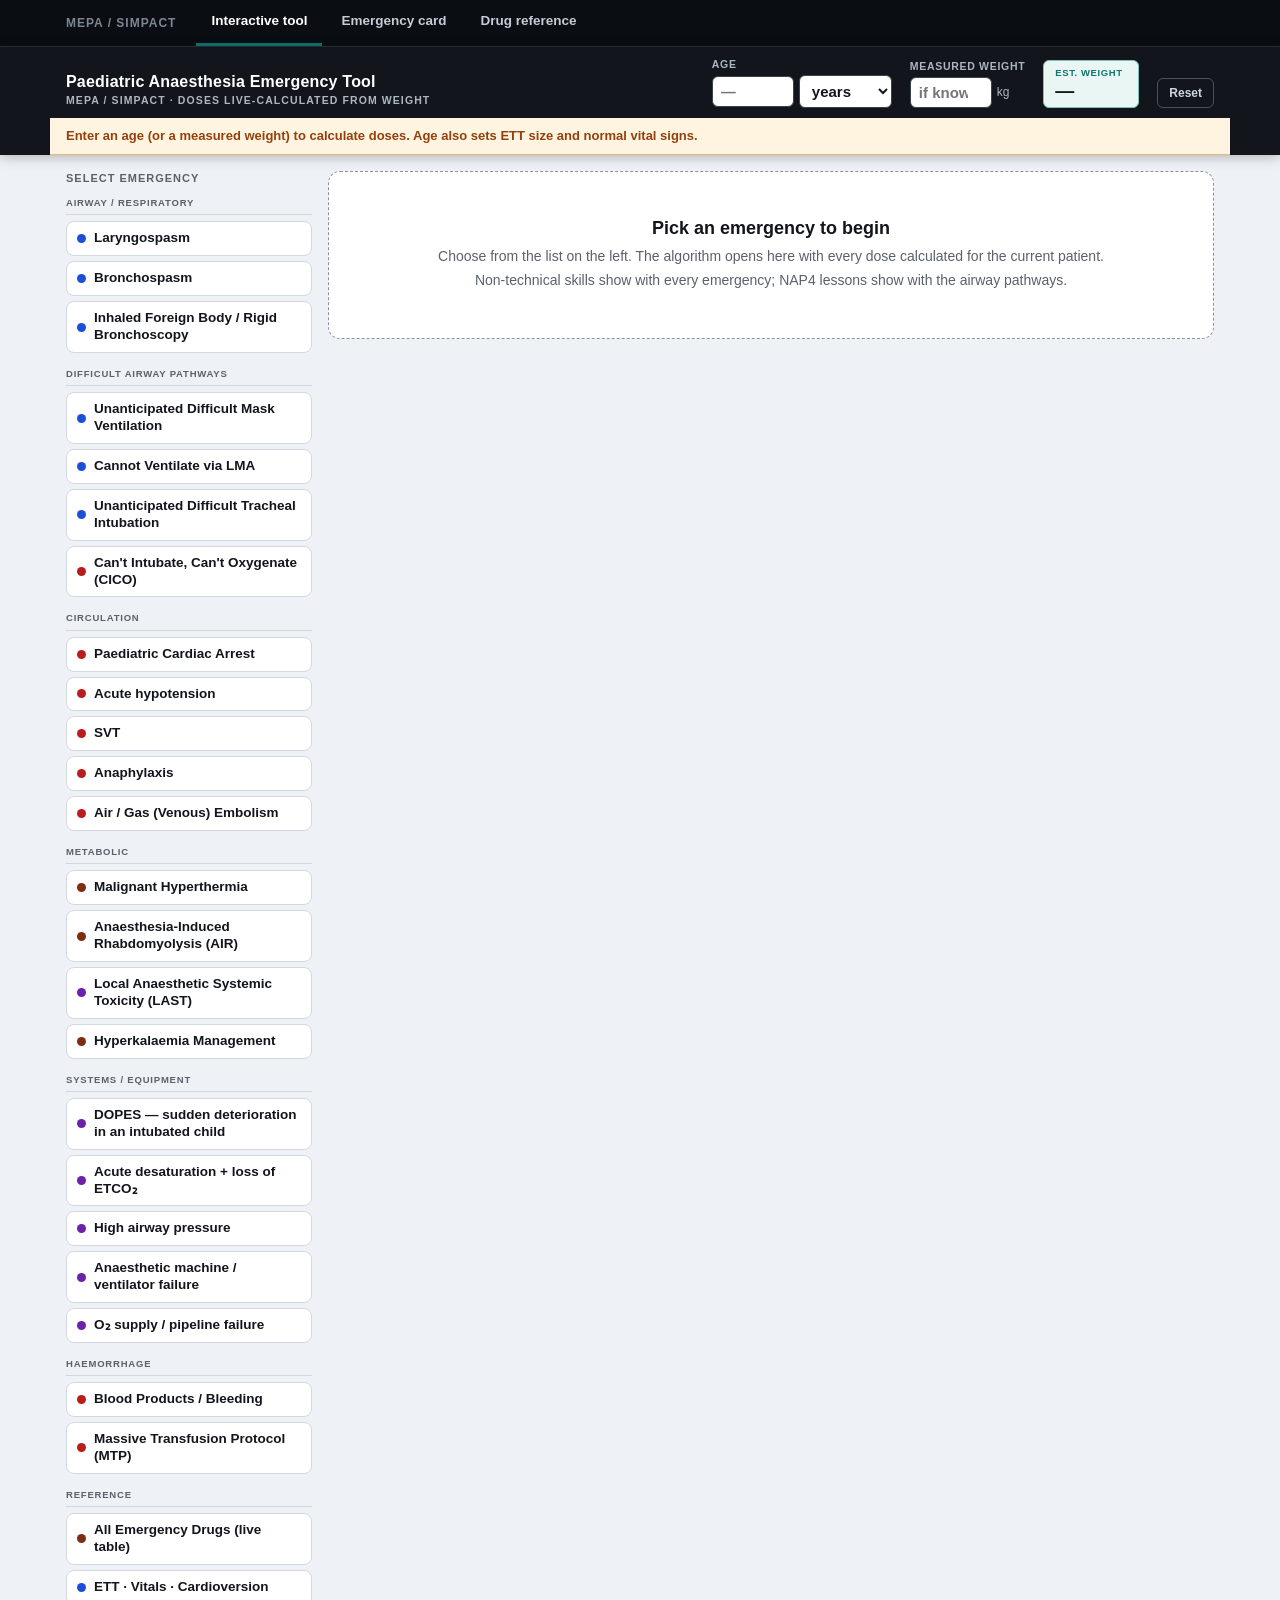
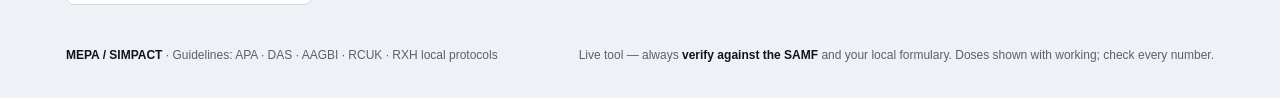
==== commit 717215be: "Update to system Split out assets." ====
--- a/index.html
+++ b/index.html
@@ -2,876 +2,12 @@
 <html lang="en">
 <head>
 <meta charset="UTF-8">
-<meta name="viewport" content="width=device-width, initial-scale=1.0">
-<title>MEPA / SIMPACT — Paediatric Anaesthesia Emergency Tool</title>
-<style>
-  :root{
-    --ink:#12161c; --paper:#ffffff; --line:#d3d8e0; --line-strong:#8a919c;
-    --muted:#5a616b; --bg:#eef1f5;
-    --airway:#1d4ed8; --airway-bg:#eaf0ff;
-    --circ:#b91c1c; --circ-bg:#fdeaea;
-    --metab:#7c2d12; --metab-bg:#fbeee4;
-    --neuro:#6b21a8; --neuro-bg:#f4eafb;
-    --accent:#0f766e; --accent-bg:#e5f4f2;
-    --warn:#92400e; --warn-bg:#fff4e0;
-    --live:#0f766e; --live-bg:#e9f6f4;
-  }
-  *{box-sizing:border-box;}
-  /* ---------- top nav ---------- */
-  .topnav{background:#0a0d12;color:#fff;border-bottom:1px solid #2a313d;}
-  .topnav-inner{max-width:1180px;margin:0 auto;padding:0 16px;display:flex;align-items:center;gap:4px;}
-  .topnav .brand{font-size:12px;font-weight:800;letter-spacing:1px;text-transform:uppercase;
-    color:#7d8794;margin-right:16px;padding:11px 0;white-space:nowrap;}
-  .topnav a{color:#c4ccd6;text-decoration:none;font-size:13.5px;font-weight:600;
-    padding:12px 15px;border-bottom:3px solid transparent;transition:color .12s,border-color .12s;}
-  .topnav a:hover{color:#fff;}
-  .topnav a.active{color:#fff;border-bottom-color:var(--accent);}
-  html,body{margin:0;padding:0;background:var(--bg);color:var(--ink);
-    font-family:"Segoe UI",-apple-system,BlinkMacSystemFont,"Helvetica Neue",Arial,sans-serif;
-    font-size:15px;line-height:1.4;}
-  a{color:var(--accent);}
-
-  /* ---------- PATIENT BAR (sticky) ---------- */
-  .patientbar{position:sticky;top:0;z-index:50;background:var(--ink);color:#fff;
-    box-shadow:0 2px 12px rgba(0,0,0,.25);}
-  .pb-inner{max-width:1180px;margin:0 auto;padding:10px 16px;
-    display:flex;align-items:flex-end;gap:18px;flex-wrap:wrap;}
-  .pb-title{margin-right:auto;}
-  .pb-title h1{font-size:16px;margin:0;font-weight:800;letter-spacing:.2px;}
-  .pb-title .tag{font-size:10.5px;text-transform:uppercase;letter-spacing:1.1px;color:#aeb6c2;font-weight:600;}
-  .field{display:flex;flex-direction:column;gap:3px;}
-  .field label{font-size:10.5px;text-transform:uppercase;letter-spacing:.7px;color:#aeb6c2;font-weight:700;}
-  .field .row{display:flex;align-items:center;gap:5px;}
-  .field input,.field select{font-size:15px;padding:6px 8px;border-radius:6px;border:1px solid #3a4250;
-    background:#fff;color:var(--ink);width:82px;font-variant-numeric:tabular-nums;font-weight:600;}
-  .field select{width:auto;}
-  .field .unit{font-size:12px;color:#aeb6c2;}
-  .estwt{background:var(--live-bg);border:1px solid #7cc4bb;border-radius:6px;padding:5px 11px;
-    color:var(--ink);min-width:96px;}
-  .estwt .lbl{font-size:9.5px;text-transform:uppercase;letter-spacing:.6px;color:var(--accent);font-weight:800;}
-  .estwt .val{font-size:19px;font-weight:800;font-variant-numeric:tabular-nums;line-height:1.15;}
-  .estwt .val small{font-size:11px;font-weight:600;color:var(--muted);}
-  .estwt.usingmeasured{background:#fff6e6;border-color:#e0b877;}
-  .estwt.usingmeasured .lbl{color:var(--warn);}
-  .pb-clear{background:none;border:1px solid #4a5260;color:#cfd6e0;border-radius:6px;
-    padding:7px 11px;font-size:12px;cursor:pointer;font-weight:600;}
-  .pb-clear:hover{background:#242c38;}
-
-  /* prompt when empty */
-  .noweight{max-width:1180px;margin:0 auto;padding:9px 16px;background:var(--warn-bg);
-    color:var(--warn);font-size:13px;font-weight:600;border-bottom:1px solid #e2b877;}
-  .noweight.hide{display:none;}
-
-  /* ---------- layout ---------- */
-  .wrap{max-width:1180px;margin:0 auto;padding:16px;display:grid;
-    grid-template-columns:246px 1fr;gap:16px;align-items:start;}
-
-  /* ---------- emergency selector ---------- */
-  .selector{position:sticky;top:74px;}
-  .selector h2{font-size:11px;text-transform:uppercase;letter-spacing:1px;color:var(--muted);
-    margin:0 0 8px;font-weight:800;}
-  .egroup{margin-bottom:12px;}
-  .egroup .glabel{font-size:9.5px;text-transform:uppercase;letter-spacing:.8px;font-weight:800;
-    padding:2px 0 5px;color:var(--muted);border-bottom:1px solid var(--line);margin-bottom:6px;}
-  .ebtn{display:flex;align-items:center;gap:8px;width:100%;text-align:left;
-    background:var(--paper);border:1px solid var(--line);border-radius:8px;
-    padding:8px 10px;margin-bottom:5px;cursor:pointer;font-size:13.5px;font-weight:600;
-    color:var(--ink);transition:border-color .12s,background .12s;line-height:1.25;}
-  .ebtn:hover{border-color:var(--line-strong);}
-  .ebtn .dot{width:9px;height:9px;border-radius:50%;flex:none;}
-  .ebtn.active{color:#fff;border-color:transparent;}
-  .ebtn.active.air{background:var(--airway);} .ebtn.air .dot{background:var(--airway);}
-  .ebtn.active.cir{background:var(--circ);}   .ebtn.cir .dot{background:var(--circ);}
-  .ebtn.active.met{background:var(--metab);}  .ebtn.met .dot{background:var(--metab);}
-  .ebtn.active.neu{background:var(--neuro);}  .ebtn.neu .dot{background:var(--neuro);}
-  .ebtn.active .dot{background:#fff;}
-
-  /* ---------- main content ---------- */
-  .content{min-height:60vh;}
-  .empty{background:var(--paper);border:1px dashed var(--line-strong);border-radius:12px;
-    padding:44px 30px;text-align:center;color:var(--muted);}
-  .empty h3{margin:0 0 6px;color:var(--ink);font-size:18px;}
-  .empty p{margin:4px 0;font-size:14px;}
-
-  /* accordion panels */
-  .panel{background:var(--paper);border:1px solid var(--line);border-radius:12px;
-    margin-bottom:12px;overflow:hidden;box-shadow:0 1px 3px rgba(0,0,0,.05);}
-  .panel-head{display:flex;align-items:center;gap:11px;padding:13px 16px;cursor:pointer;
-    user-select:none;border-left:5px solid var(--muted);}
-  .panel.air .panel-head{border-left-color:var(--airway);}
-  .panel.cir .panel-head{border-left-color:var(--circ);}
-  .panel.met .panel-head{border-left-color:var(--metab);}
-  .panel.neu .panel-head{border-left-color:var(--neuro);}
-  .panel-head h2{margin:0;font-size:16.5px;font-weight:800;flex:1;letter-spacing:.2px;}
-  .panel-head .pill{font-size:10px;background:#eef1f5;color:var(--muted);padding:3px 9px;
-    border-radius:20px;text-transform:uppercase;letter-spacing:.6px;font-weight:700;white-space:nowrap;}
-  .panel-head .chev{font-size:14px;color:var(--muted);transition:transform .18s;flex:none;}
-  .panel.open .panel-head .chev{transform:rotate(90deg);}
-  .panel-body{display:none;padding:4px 16px 16px;}
-  .panel.open .panel-body{display:block;}
-
-  ol.steps{margin:6px 0 0;padding-left:0;list-style:none;counter-reset:s;}
-  ol.steps>li{position:relative;padding:7px 0 7px 34px;counter-increment:s;
-    border-bottom:1px solid #eef1f5;line-height:1.5;}
-  ol.steps>li:last-child{border-bottom:none;}
-  ol.steps>li::before{content:counter(s);position:absolute;left:0;top:7px;width:23px;height:23px;
-    border-radius:50%;background:var(--muted);color:#fff;font-size:12px;font-weight:700;
-    display:flex;align-items:center;justify-content:center;}
-  .panel.air ol.steps>li::before{background:var(--airway);}
-  .panel.cir ol.steps>li::before{background:var(--circ);}
-  .panel.met ol.steps>li::before{background:var(--metab);}
-  .panel.neu ol.steps>li::before{background:var(--neuro);}
-  .stop{color:var(--circ);font-weight:800;}
-  .sub{color:var(--muted);font-size:13.5px;}
-
-  /* live dose chip */
-  .dose{display:inline-flex;align-items:baseline;gap:5px;background:var(--live-bg);
-    border:1px solid #9ccfc8;border-radius:6px;padding:1px 7px;font-weight:700;
-    font-variant-numeric:tabular-nums;white-space:nowrap;line-height:1.5;}
-  .dose .calc{color:var(--live);font-size:15px;}
-  .dose .work{color:var(--muted);font-weight:500;font-size:11.5px;}
-  .dose.noval{background:#f1f3f7;border-color:var(--line);}
-  .dose.noval .calc{color:var(--muted);font-weight:600;font-size:13px;}
-  .drug{background:#eef1f5;padding:0 4px;border-radius:3px;font-weight:700;white-space:nowrap;}
-
-  .flag{display:block;background:var(--warn-bg);border:1px solid #e2b877;color:var(--warn);
-    font-size:13px;font-weight:600;padding:7px 11px;border-radius:7px;margin-top:11px;line-height:1.45;}
-
-  /* data panels (blood products) */
-  .dpanel dl{margin:0;display:grid;grid-template-columns:auto 1fr;gap:0;}
-  .dpanel dt{font-weight:700;padding:6px 12px 6px 0;border-bottom:1px solid #eef1f5;white-space:nowrap;}
-  .dpanel dd{margin:0;padding:6px 0;border-bottom:1px solid #eef1f5;}
-  .dpanel dl:last-child>dt:last-of-type,.dpanel dl:last-child>dd:last-of-type{border-bottom:none;}
-
-  /* generic mini table */
-  table.mini{width:100%;border-collapse:collapse;font-size:13.5px;margin:4px 0 2px;}
-  table.mini th,table.mini td{border:1px solid var(--line);padding:5px 9px;text-align:left;}
-  table.mini thead th{background:var(--accent);color:#fff;font-size:11.5px;text-transform:uppercase;
-    letter-spacing:.4px;font-weight:700;}
-  table.mini tbody th{background:#f4f6f9;font-weight:700;}
-  table.mini td.num{text-align:center;font-variant-numeric:tabular-nums;font-weight:600;}
-  .hint{font-size:12.5px;color:var(--muted);margin:8px 0 2px;}
-
-  /* reference cards inside panels */
-  .refgrid{display:grid;grid-template-columns:repeat(auto-fit,minmax(150px,1fr));gap:10px;margin:6px 0;}
-  .refcard{border:1px solid var(--line);border-top:3px solid var(--accent);border-radius:8px;
-    padding:9px 12px;background:var(--accent-bg);}
-  .refcard h4{margin:0 0 3px;font-size:11px;text-transform:uppercase;letter-spacing:.5px;
-    color:var(--accent);font-weight:800;}
-  .refcard .big{font-size:20px;font-weight:800;font-variant-numeric:tabular-nums;line-height:1.15;}
-  .refcard .big small{font-size:12px;font-weight:600;color:var(--muted);}
-  .refcard .note{font-size:11.5px;color:var(--muted);margin-top:2px;}
-
-  /* NTS / NAP4 */
-  .info{background:var(--accent-bg);border:1px solid #9ecfc9;border-radius:10px;padding:12px 15px;margin-bottom:12px;}
-  .info h3{margin:0 0 6px;font-size:12.5px;color:var(--accent);text-transform:uppercase;letter-spacing:.6px;font-weight:800;}
-  .info ul{margin:0;padding-left:17px;columns:2;column-gap:26px;font-size:13.5px;}
-  .info li{margin-bottom:3px;break-inside:avoid;}
-
-  /* drug table (all doses) */
-  .drugwrap{overflow-x:auto;}
-  table.drugs{width:100%;border-collapse:collapse;font-size:13px;}
-  table.drugs th,table.drugs td{border:1px solid var(--line);padding:5px 8px;vertical-align:top;}
-  table.drugs thead th{background:var(--ink);color:#fff;font-size:11px;text-transform:uppercase;
-    letter-spacing:.4px;font-weight:700;position:sticky;top:0;}
-  table.drugs tbody th{text-align:left;background:#f7f9fb;font-weight:700;white-space:nowrap;}
-  table.drugs tbody th small{display:block;font-weight:500;color:var(--muted);font-size:11px;}
-  table.drugs .rxh{font-size:11.5px;color:#5a4a12;background:#fbf6e8;}
-  table.drugs .rxh.same{color:#b3b8c0;background:#fafbfc;}
-  table.drugs td.live{font-variant-numeric:tabular-nums;font-weight:700;color:var(--live);
-    background:var(--live-bg);white-space:nowrap;}
-  table.drugs td.live .w{display:block;font-size:10.5px;color:var(--muted);font-weight:500;}
-  table.drugs td.live.noval{color:var(--muted);background:#f7f9fb;font-weight:600;}
-  .classdot{display:inline-block;width:8px;height:8px;border-radius:50%;margin-right:5px;}
-  .cd-air{background:var(--airway);}.cd-cir{background:var(--circ);}
-  .cd-met{background:var(--metab);}.cd-neu{background:var(--neuro);}
-
-  .footer{max-width:1180px;margin:0 auto;padding:14px 16px 34px;color:var(--muted);font-size:12px;
-    display:flex;justify-content:space-between;gap:12px;flex-wrap:wrap;}
-  .footer b{color:var(--ink);}
-
-  @media (max-width:820px){
-    .wrap{grid-template-columns:1fr;}
-    .selector{position:static;}
-    .info ul{columns:1;}
-    .pb-title{width:100%;margin-bottom:4px;}
-  }
-</style>
+<meta http-equiv="refresh" content="0; url=mepa-interactive.html">
+<link rel="canonical" href="mepa-interactive.html">
+<title>MEPA / SIMPACT</title>
+<script>window.location.replace("mepa-interactive.html");</script>
 </head>
 <body>
-
-<!-- ============ TOP NAV ============ -->
-<nav class="topnav">
-  <div class="topnav-inner">
-    <span class="brand">MEPA / SIMPACT</span>
-    <a href="index.html" class="active">Interactive tool</a>
-    <a href="mepa-emergency-card.html">Emergency card</a>
-  </div>
-</nav>
-
-<!-- ============ PATIENT BAR ============ -->
-<div class="patientbar">
-  <div class="pb-inner">
-    <div class="pb-title">
-      <h1>Paediatric Anaesthesia Emergency Tool</h1>
-      <div class="tag">MEPA / SIMPACT · doses live-calculated from weight</div>
-    </div>
-    <div class="field">
-      <label for="ageVal">Age</label>
-      <div class="row">
-        <input id="ageVal" type="number" min="0" step="0.5" inputmode="decimal" placeholder="—">
-        <select id="ageUnit">
-          <option value="years" selected>years</option>
-          <option value="months">months</option>
-        </select>
-      </div>
-    </div>
-    <div class="field">
-      <label for="measWt">Measured weight</label>
-      <div class="row">
-        <input id="measWt" type="number" min="0" step="0.1" inputmode="decimal" placeholder="if known">
-        <span class="unit">kg</span>
-      </div>
-    </div>
-    <div class="estwt" id="estWtBox">
-      <div class="lbl" id="estWtLbl">Est. weight</div>
-      <div class="val" id="estWtVal">—</div>
-    </div>
-    <button class="pb-clear" id="clearBtn" title="Reset patient">Reset</button>
-  </div>
-  <div class="noweight" id="noWeight">Enter an age (or a measured weight) to calculate doses. Age also sets ETT size and normal vital signs.</div>
-</div>
-
-<div class="wrap">
-  <!-- ============ SELECTOR ============ -->
-  <aside class="selector">
-    <h2>Select emergency</h2>
-    <div id="selectorList"></div>
-  </aside>
-
-  <!-- ============ CONTENT ============ -->
-  <main class="content" id="content">
-    <div class="empty">
-      <h3>Pick an emergency to begin</h3>
-      <p>Choose from the list. The algorithm opens here with every dose calculated for the current patient.</p>
-      <p class="sub">Non-technical skills &amp; NAP4 lessons are always shown with the airway pathways.</p>
-    </div>
-  </main>
-</div>
-
-<div class="footer">
-  <span><b>MEPA / SIMPACT</b> · Guidelines: APA · DAS · AAGBI · RCUK · RXH local protocols</span>
-  <span>Live tool — always <b>verify against the SAMF</b> and your local formulary. Doses shown with working; check every number.</span>
-</div>
-
-<script>
-/* ============================================================
-   PATIENT STATE + WEIGHT ESTIMATION (RXH formulae)
-   ============================================================ */
-const S = { ageYears:null, ageMonths:null, measWt:null };
-
-function estimateWeight(){
-  // returns {kg, source} or null
-  if(S.measWt && S.measWt>0) return {kg:S.measWt, source:'measured'};
-  let m = S.ageMonths;
-  if(m==null) return null;
-  let kg;
-  if(m<12)      kg = (m+9)/2;            // 0–12 mo
-  else if(m<=60)kg = (m/12 + 4)*2;       // 1–5 yr
-  else          kg = (m/12)*3 + 7;       // 6–12 yr
-  return {kg:Math.round(kg*10)/10, source:'estimated'};
-}
-function ettSize(){ // cuffed, RXH: age/4 + 3.5
-  if(S.ageYears==null) return null;
-  return Math.round((S.ageYears/4 + 3.5)*10)/10;
-}
-function ettLength(){ // size*3 (+2 nasal)
-  const s=ettSize(); if(s==null) return null;
-  return Math.round(s*3*10)/10;
-}
-
-/* ============================================================
-   DOSE ENGINE
-   token forms:
-     {perKg, unit, max, min, roundTo, prefix, suffix, label}
-   returns display string with working
-   ============================================================ */
-function fmtNum(n){
-  if(n>=100) return Math.round(n).toString();
-  if(n>=10)  return (Math.round(n*10)/10).toString();
-  return (Math.round(n*100)/100).toString();
-}
-function calcDose(d){
-  const w = estimateWeight();
-  if(!w) return {ok:false, text:d.label||'enter weight'};
-  let val = d.perKg * w.kg;
-  let capped=false;
-  if(d.max!=null && val>d.max){ val=d.max; capped=true; }
-  if(d.roundTo){ val = Math.round(val/d.roundTo)*d.roundTo; }
-  const num = fmtNum(val);
-  const working = `${d.perKg} ${d.unit}/kg × ${w.kg} kg`;
-  return {
-    ok:true,
-    result:`${d.prefix||''}${num} ${d.unit}${d.suffix||''}`,
-    working: capped ? `max ${d.max} ${d.unit} (capped)` : working
-  };
-}
-// inline dose chip HTML from a dose spec
-function doseChip(d){
-  const c = calcDose(d);
-  if(!c.ok) return `<span class="dose noval"><span class="calc">${d.text}</span></span>`;
-  return `<span class="dose"><span class="calc">${c.result}</span><span class="work">${c.working}</span></span>`;
-}
-// convenience: build a dose spec then chip
-function D(perKg,unit,opts={}){ return doseChip(Object.assign({perKg,unit},opts)); }
-
-/* ============================================================
-   FULL DRUG TABLE DATA  (perKg dosing where computable)
-   class: air/cir/met/neu
-   ============================================================ */
-const DRUGS = [
-  {c:'cir', name:'Adrenaline — arrest', note:'IV/IO, q3–5 min', perKg:10, unit:'mcg', rxh:'same (q4min)', same:true},
-  {c:'cir', name:'Adrenaline — anaphylaxis', note:'IM 1:1000, repeat 5 min', special:'IM by age band', rxh:'IV 1 mcg/kg + IM 10 mcg/kg'},
-  {c:'air', name:'Atropine', note:'IV/IO · max 4 mg', perKg:20, unit:'mcg', max:4000, rxh:'0.02 mg/kg', same:true},
-  {c:'air', name:'Suxamethonium', note:'IV (IM 4 mg/kg if no access)', perKg:1.5, unit:'mg', rxh:'—', same:true},
-  {c:'air', name:'Rocuronium', note:'RSI, IV', perKg:1.2, unit:'mg', rxh:'—', same:true},
-  {c:'neu', name:'Propofol', note:'induction / deepen, IV', perKg:2.5, unit:'mg', rxh:'—', same:true},
-  {c:'met', name:'Dantrolene — MH', note:'IV, repeat q5min → 30 mg/kg', perKg:2.5, unit:'mg', rxh:'2.5 mg/kg q5min', same:true},
-  {c:'neu', name:'Intralipid 20% — LAST', note:'bolus, then infusion', perKg:1.5, unit:'mL', rxh:'—', same:true},
-  {c:'air', name:'Salbutamol — IV', note:'slow bolus', perKg:15, unit:'mcg', rxh:'neb <5yr 2.5mg / >5yr 5mg'},
-  {c:'cir', name:'Amiodarone', note:'shockable arrest / arrhythmia', perKg:5, unit:'mg', max:300, rxh:'in 5% dex over 30 min (arrhythmia)'},
-  {c:'cir', name:'Adenosine — SVT 1st', note:'rapid push + flush', perKg:100, unit:'mcg', max:6000, rxh:'100/200/300 mcg/kg, max 12mg'},
-  {c:'cir', name:'Fluid bolus', note:'crystalloid, titrate', perKg:10, unit:'mL', rxh:'5 mL/kg → 20 mL/kg max', prefix:'', suffix:'–'+'', special2:true},
-  {c:'met', name:'Dextrose 10%', note:'hypoglycaemia, IV/IO', perKg:2, unit:'mL', rxh:'2 mL/kg', same:true},
-  {c:'met', name:'Calcium chloride 10%', note:'IV slow · max 10 mL', perKg:0.15, unit:'mL', max:10, rxh:'0.1–0.2 mL/kg', same:true},
-  {c:'met', name:'Calcium gluconate 10%', note:'IV slow · max 20 mL', perKg:0.5, unit:'mL', max:20, rxh:'0.3–0.5 mL/kg', same:true},
-  {c:'cir', name:'Lignocaine', note:'IV', perKg:1, unit:'mg', rxh:'1 mg/kg', same:true},
-  {c:'neu', name:'Magnesium sulphate', note:'IVI over 10–20 min', perKg:40, unit:'mg', max:2000, rxh:'25–50 mg/kg', same:true},
-  {c:'neu', name:'Hydrocortisone', note:'anaphylaxis', perKg:3, unit:'mg', rxh:'2–4 mg/kg (RXH weight-based)'},
-  {c:'neu', name:'Naloxone', note:'post-op sedation · repeat q2min', perKg:2, unit:'mcg', rxh:'2 mcg/kg', same:true},
-  {c:'met', name:'Mannitol', note:'↑ICP / diuresis', perKg:0.5, unit:'g', rxh:'0.25–0.5 g/kg', same:true},
-  {c:'met', name:'Sodium bicarbonate 8.4%', note:'if gas unavailable', perKg:1, unit:'mL', rxh:'BE×wt/6 (>5kg)', same:true},
-];
-
-function renderDrugTable(){
-  const w = estimateWeight();
-  let rows = DRUGS.map(d=>{
-    let liveCell;
-    if(d.special){ liveCell = `<td class="live noval">${d.special}</td>`; }
-    else if(!w){ liveCell = `<td class="live noval">—</td>`; }
-    else {
-      const c = calcDose(d);
-      liveCell = `<td class="live">${c.result}<span class="w">${c.working}</span></td>`;
-    }
-    const rxhCls = d.same ? 'rxh same' : 'rxh';
-    return `<tr>
-      <th><span class="classdot cd-${d.c}"></span>${d.name}<small>${d.note}</small></th>
-      <td>${d.special?d.special:d.perKg+' '+d.unit+'/kg'}${d.max?'<br><small style="color:var(--muted)">max '+d.max+' '+d.unit+'</small>':''}</td>
-      <td class="${rxhCls}">${d.rxh||'—'}</td>
-      ${liveCell}
-    </tr>`;
-  }).join('');
-  return `<div class="drugwrap"><table class="drugs">
-    <thead><tr>
-      <th>Drug / indication</th><th>Dose (APA/DAS/RCUK)</th><th>RXH if different</th>
-      <th>For this patient${w?' ('+w.kg+' kg)':''}</th>
-    </tr></thead><tbody>${rows}</tbody></table></div>
-    <p class="hint">Live column computes exact dose from the active weight and shows the arithmetic. Age-band drugs (anaphylaxis adrenaline) are not weight-linear — dose by the stated band.</p>`;
-}
-
-/* ============================================================
-   VITALS by age  (RXH)
-   ============================================================ */
-const VITALS = [
-  {band:'Neonate', maxMonths:1,   rr:'25–50', hr:'120–170', bp:'80–90'},
-  {band:'1 year',  maxMonths:18,  rr:'20–40', hr:'110–160', bp:'85–100'},
-  {band:'2–7 yr',  maxMonths:96,  rr:'20–30', hr:'90–140',  bp:'90–110'},
-  {band:'8–11 yr', maxMonths:144, rr:'15–25', hr:'70–120',  bp:'100–120'},
-  {band:'>12 yr',  maxMonths:1e9, rr:'12–24', hr:'60–110',  bp:'100–120'},
-];
-function currentVitalBand(){
-  if(S.ageMonths==null) return -1;
-  return VITALS.findIndex(v=>S.ageMonths<=v.maxMonths);
-}
-function renderVitals(){
-  const idx=currentVitalBand();
-  const rows=VITALS.map((v,i)=>`<tr${i===idx?' style="outline:2px solid var(--accent);outline-offset:-2px;"':''}>
-    <th>${v.band}${i===idx?' ◀':''}</th>
-    <td class="num">${v.rr}</td><td class="num">${v.hr}</td><td class="num">${v.bp}</td></tr>`).join('');
-  return `<table class="mini"><thead><tr><th>Age</th><th>Resp rate /min</th><th>Heart rate /min</th><th>Systolic BP mmHg</th></tr></thead><tbody>${rows}</tbody></table>
-  <p class="hint">Premature MAP target = gestational age (weeks). ${idx>=0?'Highlighted row = current patient.':'Enter age to highlight the band.'}</p>`;
-}
-
-/* ============================================================
-   ALGORITHM CONTENT
-   Each step is HTML; dose chips inserted via D()/doseChip.
-   type:'algo' render steps; type:'custom' render html().
-   ============================================================ */
-function ALGOS(){ return [
-
-
-/* ---------------- AIRWAY / RESP ---------------- */
-{id:'laryngospasm', group:'Airway / respiratory', c:'air', title:'Laryngospasm', pill:'Airway',
- steps:[
-  `<b>Call for help</b>; remove the stimulus (secretions, airway, surgery).`,
-  `<b>100% O₂</b> + <b>CPAP</b> via tight-fitting mask, close APL valve.`,
-  `<b>Larson's manoeuvre</b> — firm pressure at the laryngospasm notch behind ear lobes, jaw thrust.`,
-  `<b>Deepen</b> anaesthesia: Propofol ${D(2.5,'mg')} IV.`,
-  `If unbroken / desaturating: Suxamethonium ${D(1.5,'mg')} IV (IM 4 mg/kg if no access) + Atropine ${D(20,'mcg',{max:4000})}.`,
-  `Ventilate, intubate if needed; watch for <b>negative-pressure pulmonary oedema</b>.`
- ],
- flag:`Bradycardia in a hypoxic child = pre-arrest — treat the hypoxia.`},
-{id:'bronchospasm', group:'Airway / respiratory', c:'air', title:'Bronchospasm', pill:'Airway',
- steps:[
-  `<b>100% O₂</b>; exclude mechanical causes — tube position, kink, blockage, breathing circuit.`,
-  `<b>Deepen</b> anaesthesia (volatile / Propofol); consider Ketamine.`,
-  `Salbutamol — MDI via circuit or neb 2.5–5 mg; IV ${D(15,'mcg')} slow.`,
-  `Severe / silent chest: Adrenaline ${D(1,'mcg')} IV titrated, or IM.`,
-  `Add Magnesium ${D(40,'mg',{max:2000})} IV, Hydrocortisone ${D(3,'mg')}, Ipratropium.`,
-  `Hand-ventilate — feel compliance; allow long expiratory time (avoid gas trapping).`
- ]},
-{id:'foreignbody', group:'Airway / respiratory', c:'air', title:'Inhaled Foreign Body / Rigid Bronchoscopy', pill:'Airway · shared airway',
- steps:[
-  `<b>Don't convert a partial obstruction to complete.</b> Keep the child <b>calm, upright, undisturbed</b>; senior anaesthetist + ENT + theatre before induction.`,
-  `<b>Maintain spontaneous ventilation</b> — inhalational (sevoflurane) induction in 100% O₂, no paralysis until the airway is controlled and the surgeon is scrubbed.`,
-  `Deepen adequately; topicalise the cords (Lignocaine, max 3 mg/kg = ${D(3,'mg',{label:'max 3 mg/kg'})}) to blunt laryngospasm before instrumentation.`,
-  `<b>Shared airway:</b> ventilate through the rigid bronchoscope side-arm; communicate continuously with the surgeon; TIVA helps maintain depth.`,
-  `<b>Watch for:</b> complete obstruction if FB migrates, ball-valve air trapping, desaturation, laryngospasm on emergence, post-op subglottic oedema (Dexamethasone, nebulised Adrenaline).`,
-  `If total obstruction &amp; cannot ventilate → push the FB distally into a main bronchus to ventilate the other lung, then retrieve.`
- ],
- flag:`Spontaneous ventilation + inhalational technique is the safe default — paralysing before the airway is secured can lose it entirely.`},
-
-/* ---------------- AIRWAY PATHWAYS (with NTS + NAP4) ---------------- */
-
-/* ---------------- DIFFICULT AIRWAY PATHWAYS ---------------- */
-{id:'dmv', group:'Difficult airway pathways', c:'air', title:'Unanticipated Difficult Mask Ventilation', pill:'APA/DAS Fig 1', showNap4:true,
- steps:[
-  `<b>100% O₂ + call for help.</b> Is this <b>equipment</b> or <b>patient</b>? Check mask, circuit, O₂ supply — have a <b>self-inflating bag</b> ready.`,
-  `<b>Optimise head position</b> — neutral in a child; shoulder roll if &lt;6 months.`,
-  `<b>Airway-opening manoeuvres:</b> chin lift, jaw thrust; apply PEEP/CPAP; adjust or release cricoid pressure if used.`,
-  `<b>Insert an oropharyngeal airway</b> (if deep enough); deepen anaesthesia — exclude laryngospasm.`,
-  `<b>Two-person technique:</b> one holds mask with both hands, the other bags.`,
-  `<b>Decompress the stomach</b> (NG tube) — gastric inflation splints the diaphragm in infants.`,
-  `Still impossible / SpO₂ falling → <b>insert an LMA</b> (first choice).`,
-  `<b>OR</b> deepen, visualise cords, intubate. If LMA fails → move to <b>CICO</b>. <span class="sub">If ventilating well: proceed or wake — if in doubt, wake the child.</span>`
- ],
- flag:`Functional causes (light anaesthesia, laryngospasm, gastric inflation) are commoner than anatomical — deepen and decompress early.`},
-{id:'lmafail', group:'Difficult airway pathways', c:'air', title:'Cannot Ventilate via LMA', pill:'Airway · rescue',
- steps:[
-  `<b>100% O₂ + call for help.</b> The LMA is your rescue device — if it won't ventilate, optimise it before abandoning it.`,
-  `<b>Reseat / resize:</b> check depth of anaesthesia (light plane → laryngospasm), reposition head (sniffing), jaw thrust, and check cuff inflation. Try up/down a size.`,
-  `<b>Confirm the problem is the LMA, not the patient:</b> exclude laryngospasm (deepen: Propofol ${D(2.5,'mg')}), bronchospasm, gastric distension (NG/OG tube), and breath-stacking (disconnect, long expiration).`,
-  `<b>Second-generation LMA:</b> pass a gastric tube through the drain channel to decompress the stomach and improve the seal.`,
-  `<b>Still cannot ventilate:</b> remove the LMA and return to face-mask ventilation (two-person), or intubate (via the LMA as a conduit if appropriate).`,
-  `<b>If mask, LMA and intubation all fail and SpO₂ falling → declare CICO</b> and move to front-of-neck access without delay.`
- ],
- flag:`The LMA failing to ventilate is a step toward CICO — optimise it fast, but don't fixate. If nothing ventilates and SpO₂ is falling, declare CICO.`},
-
-/* ---------------- CIRCULATION ---------------- */
-{id:'dti', group:'Difficult airway pathways', c:'air', title:'Unanticipated Difficult Tracheal Intubation', pill:'APA/DAS Fig 2',
- steps:[
-  `<b>100% O₂ + call for help.</b> Maintain oxygenation between every attempt — mask-ventilate to recover SpO₂.`,
-  `<b>Limit to 3–4 attempts total.</b> Each attempt must <b>change something</b> — do not repeat the identical technique.`,
-  `<b>Change personnel</b> (most experienced anaesthetist), <b>position</b>, or <b>equipment</b>.`,
-  `<b>Optimise the view:</b> external laryngeal manipulation, adequate depth &amp; paralysis, bougie or stylet, straight blade (infants), video laryngoscope.`,
-  `Larynx impossible to view → <b>insert an LMA</b> (oxygenate; conduit for fibreoptic intubation).`,
-  `LMA fails to ventilate → <b>CICO pathway</b>. <span class="sub">Ventilating but not intubated: wake or proceed on the LMA.</span>`
- ],
- flag:`Repeated laryngoscopy causes oedema that converts a difficult airway into a CICO — change approach, don't just retry.`},
-{id:'cico', group:'Difficult airway pathways', c:'cir', title:"Can't Intubate, Can't Oxygenate (CICO)", pill:'APA/DAS Fig 3',
- steps:[
-  `<b>Declare CICO.</b> Confirm all mask/LMA steps failed. Call for <b>most senior help + ENT/surgeon</b> and the difficult-airway trolley.`,
-  `If a reversible relaxant was used (Rocuronium/Vecuronium) and waking is an option → <b>Sugammadex</b> and wake the child.`,
-  `<b>Act when SpO₂ &lt;80% and falling and/or HR dropping.</b> The critical failure is <b>doing nothing</b>.`,
-  `<b>Front-of-neck access — choose by age/anatomy:</b><br><b>Older / larger child →</b> scalpel cricothyroidotomy (recruit the surgeon).<br><b>Infant / small child →</b> cricothyroid membrane (~2.6 × 3 mm) is smaller than any tube — surgical tracheostomy or inter-ring approach by ENT.`,
-  `<b>Cannula technique:</b> extend neck, stabilise trachea, insert cannula, confirm air aspiration, oxygenate via purpose-made device. Beware barotrauma.`,
-  `<b>Scalpel technique:</b> extend neck → stab skin + cricothyroid membrane → tracheal hook at lower edge → railroad tube → ventilate, confirm ETCO₂, secure.`
- ],
- flag:`Infant anatomy is the trap — CTM barely exists; locating between tracheal rings is easier. Get ENT if time allows, but never delay the only technique that oxygenates.`},
-
-/* ---------------- CIRCULATION ---------------- */
-{id:'arrest', group:'Circulation', c:'cir', title:'Paediatric Cardiac Arrest', pill:'APLS / RCUK',
- steps:[
-  `Confirm arrest; <b>call resus team</b>; start <b>CPR 15:2</b> (2 rescuers), rate 100–120, depth ⅓ chest.`,
-  `Attach defib/monitor; <b>rhythm check</b> — shockable vs non-shockable.`,
-  `<b>Non-shockable</b> (PEA/asystole — the common paediatric arrest): Adrenaline ${D(10,'mcg')} IV/IO immediately, then every 3–5 min.`,
-  `<b>Shockable</b> (VF/pVT): DC shock ${D(4,'J',{label:'4 J/kg'})}; Adrenaline ${D(10,'mcg')} + Amiodarone ${D(5,'mg',{max:300})} after 3rd shock (repeat after 5th).`,
-  `<b>Airway:</b> ventilate 100% O₂; once advanced airway in, continuous compressions + 25 breaths/min.`,
-  `<b>Reversible causes — 4 H &amp; 4 T:</b> Hypoxia, Hypovolaemia, Hypo/hyperkalaemia &amp; metabolic, Hypothermia · Tension pneumothorax, Tamponade, Toxins, Thromboembolism.`
- ],
- flag:`In children, hypoxia &amp; hypovolaemia are the usual precipitants — fix airway and volume first.`},
-
-/* ---------------- METABOLIC ---------------- */
-{id:'hypotension', group:'Circulation', c:'cir', title:'Acute hypotension', pill:'AAGBI QRH · circulation',
- steps:[
-  `<b>Confirm it's real:</b> recheck cuff size/position, transducer level/zero, arterial trace. Palpate a central pulse. <b>Give 100% O₂.</b>`,
-  `<b>Immediate support:</b> IV fluid bolus ${D(10,'mL')} (repeat to ${D(20,'mL',{label:'20 mL/kg'})}); a titrated vasopressor bolus (Ephedrine or Adrenaline) while you find the cause.`,
-  `<b>Reduce the obvious causes:</b> lighten if anaesthesia too deep; check for <b>high intrathoracic pressure</b> (gas trapping, tension pneumothorax, high PEEP) — disconnect and hand-ventilate to test.`,
-  `<b>Think through the differential:</b> hypovolaemia / haemorrhage, <b>anaphylaxis</b> (rash, bronchospasm, high airway pressure), arrhythmia, <b>LAST</b>, sepsis, embolism (air/PE), cardiac (ischaemia, tamponade), high neuraxial block.`,
-  `<b>Surgical causes:</b> caval compression, vagal/peritoneal traction, gas embolism during laparoscopy, major blood loss — communicate with the surgeon.`,
-  `Treat the cause; escalate early; consider an arterial line, invasive monitoring, and inotrope/vasopressor infusion if not responding.`
- ],
- flag:`If hypotension is severe, sudden, and with a high airway pressure or rash — treat as anaphylaxis until proven otherwise. Disconnect-and-hand-ventilate tests for gas trapping / tension in seconds.`},
-{id:'svt', group:'Circulation', c:'cir', title:'SVT', pill:'Circulation · RCUK',
- steps:[
-  `<b>Assess stability:</b> conscious level, perfusion, BP.`,
-  `<b>Stable:</b> vagal manoeuvres (ice to face in infants; Valsalva).`,
-  `Adenosine ${D(100,'mcg',{max:6000})} rapid IV + flush; ↑ by 50–100 mcg/kg every 1–2 min (max 12 mg; neonate 300 mcg/kg).`,
-  `<b>Unstable</b> (shock, ↓consciousness): synchronised DC ${D(1,'J',{suffix:'',label:'1 J/kg'})} → ${D(2,'J',{label:'2 J/kg'})}.`,
-  `Seek expert help; treat reversible causes; consider Amiodarone.`
- ]},
-{id:'anaphylaxis', group:'Circulation', c:'cir', title:'Anaphylaxis', pill:'Circulation · RCUK',
- steps:[
-  `<span class="stop">STOP</span> the likely trigger (antibiotic, NMBA, latex, chlorhexidine, colloid).`,
-  `<b>Call for help</b>; declare anaphylaxis; <b>100% O₂</b>, secure airway.`,
-  `<b>Adrenaline IM</b> by age band — repeat every 5 min. In theatre with monitoring &amp; access: titrated IV ${D(1,'mcg')} boluses by an experienced anaesthetist.`,
-  `<b>IV fluid bolus</b> ${D(20,'mL')} crystalloid, repeat as needed — vasodilatation is profound.`,
-  `Refractory (≥2 IM doses): start <b>Adrenaline infusion</b> 0.05–0.3 mcg/kg/min; consider Vasopressin, Glucagon (if β-blocked).`,
-  `<b>Second line</b> (after stabilisation): Hydrocortisone ${D(3,'mg')}, Chlorphenamine by age.`,
-  `<b>Investigations:</b> mast-cell tryptase — at diagnosis, 1–2 h, and 24 h.`,
-  `Document; refer for allergy testing; report the reaction.`
- ],
- flag:`Grade by severity · IM Adrenaline is first-line &amp; lifesaving — don't delay for IV access.`},
-{id:'embolism', group:'Circulation', c:'cir', title:'Air / Gas (Venous) Embolism', pill:'AAGBI QRH · circulation',
- steps:[
-  `<b>Suspect</b> with a sudden <b>fall in ETCO₂</b>, desaturation, hypotension, tachy/brady or arrhythmia — classically during neurosurgery (sitting), laparoscopy (CO₂), CVC insertion/removal, or open venous surgery.`,
-  `<b>Stop further entrainment:</b> flood the surgical field with saline, pack the wound; ask the surgeon to occlude the source; release pneumoperitoneum / stop gas insufflation.`,
-  `<b>100% O₂</b>, stop N₂O. <b>Call for help.</b>`,
-  `<b>Position:</b> head-down + left lateral (Durant) to trap gas in the RV apex, away from the RV outflow.`,
-  `<b>Aspirate air</b> from a central line if in situ. <b>Support the circulation:</b> IV fluids ${D(20,'mL')}, vasopressor (Ephedrine or Adrenaline); CPR if arrest — compressions may fragment a gas lock.`,
-  `Consider hyperbaric O₂ if significant paradoxical / cerebral arterial embolism. Monitor for pulmonary oedema; escalate to ICU.`
- ],
- flag:`A sudden fall in ETCO₂ with hypotension in a high-risk case = embolism until proven otherwise. Stop the entry point, flood the field, Durant position, aspirate from a CVC.`},
-
-/* ---------------- HAEMORRHAGE ---------------- */
-
-/* ---------------- METABOLIC ---------------- */
-{id:'mh', group:'Metabolic', c:'met', title:'Malignant Hyperthermia', pill:'AAGBI / RXH',
- steps:[
-  `<span class="stop">STOP</span> all volatile / Suxamethonium; <b>change circuit / use wall O₂</b>; <b>call for help + declare MH</b>; get the <b>MH kit</b>.`,
-  `<b>100% O₂</b> high flow; hyperventilate; convert to <b>TIVA</b>; remove vaporisers.`,
-  `Dantrolene ${D(2.5,'mg')} IV bolus, <b>repeat every 5 min</b> until signs reverse → up to 30 mg/kg (${D(30,'mg',{label:'ceiling 30 mg/kg'})}). 20 mg vials, each in 60 mL sterile water — assign a mixer.`,
-  `<b>Active cooling</b> if T&gt;39 °C — cold IV fluids, surface ice, cavity lavage; stop at 38 °C; avoid vasoconstriction.`,
-  `<b>Hyperkalaemia:</b> Ca gluconate ${D(0.5,'mL',{max:20})}, glucose–insulin, NaHCO₃ (see Hyperkalaemia).`,
-  `<b>Arrhythmias:</b> Magnesium / Amiodarone. <span class="stop">Do NOT use Ca-channel blockers</span> — hyperkalaemia &amp; arrest with Dantrolene.`,
-  `<b>Acidosis:</b> NaHCO₃ ${D(1,'mL',{label:'1 mL/kg if no gas'})}, else BE-based. Catheterise, aim urine &gt;0.5 mL/kg/h; if low → Furosemide ${D(1,'mg')} or Mannitol ${D(0.25,'g')}.`,
-  `<b>Monitor:</b> core temp, ETCO₂, ABG, K⁺, CK, myoglobin, coagulation. ICU + continue Dantrolene.`
- ],
- flag:`Triad: ↑ETCO₂, tachycardia, rigidity / masseter spasm — with acidosis, ↑temp (late), myoglobinuria.`},
-{id:'air', group:'Metabolic', c:'met', title:'Anaesthesia-Induced Rhabdomyolysis (AIR)', pill:'Metabolic · RXH',
- steps:[
-  `<b>Recognise — this is NOT MH:</b> presents with <b>bradycardia, hyperkalaemia, peaked T-waves, cardiac arrest</b> (often undiagnosed myopathy after Suxamethonium/volatile). <span class="stop">No Dantrolene.</span>`,
-  `<span class="stop">STOP</span> all triggers (volatile + Suxamethonium); change machine / use wall O₂; call for help.`,
-  `<b>100% O₂ + hyperventilate.</b> <b>ABG — check K⁺.</b>`,
-  `<b>Treat hyperkalaemia</b> once confirmed (see Hyperkalaemia) — this is the priority.`,
-  `<b>Catheterise</b>, aim urine &gt;1 mL/kg/h: IV fluid boluses + Mannitol ${D(0.25,'g')}.`,
-  `If pulseless or HR &lt;60 → <b>start CPR</b>. CPR &gt;20 min → consider <b>bypass / ECMO</b>. Send blood + urine myoglobin, CK.`
- ],
- flag:`Key distinction: AIR = hyperkalaemic arrest (treat the K⁺); MH = hypermetabolic (give Dantrolene). Don't confuse them.`},
-{id:'last', group:'Metabolic', c:'neu', title:'Local Anaesthetic Systemic Toxicity (LAST)', pill:'Neuro · AAGBI',
- steps:[
-  `<span class="stop">STOP</span> injecting LA; <b>call for help</b>; <b>100% O₂</b>, secure airway.`,
-  `<b>Control seizures:</b> Benzodiazepine / small Propofol (avoid large Propofol if unstable).`,
-  `Intralipid 20% ${D(1.5,'mL')} bolus over 1 min, then infusion 15 mL/kg/h.`,
-  `Repeat bolus ×2 every 5 min if unstable; double infusion rate. Max ≈ 12 mL/kg (${D(12,'mL',{label:'ceiling ≈12 mL/kg'})}).`,
-  `<b>If arrest:</b> prolonged CPR (&gt;1 h); small Adrenaline doses (&lt;1 mcg/kg); avoid Vasopressin, Ca-blockers, LA.`
- ]},
-{id:'hyperk', group:'Metabolic', c:'met', title:'Hyperkalaemia Management', pill:'RXH / APLS',
- steps:[
-  `<b>Confirm on ABG</b> (exclude haemolysis/spurious); continuous <b>ECG</b> — watch peaked T-waves, wide QRS.`,
-  `<b>Stabilise the membrane:</b> Ca gluconate 10% ${D(0.5,'mL',{max:20})} IV bolus — or CaCl₂ 10% ${D(0.15,'mL',{max:10})}. Repeat if ECG changes persist.`,
-  `<b>Shift K⁺ in:</b> Salbutamol neb/IV; NaHCO₃ 8.4% ${D(1,'mL',{label:'1–2 mL/kg'})} (or BE-based).`,
-  `<b>Hyperventilate</b> (once ETT-in-right-main-bronchus excluded).`,
-  `<b>Insulin–Dextrose</b> if not resolving (senior input): Emergency 50% Dextrose ${D(1,'mL')} + Insulin ${D(0.1,'U',{label:'0.1 U/kg'})}. Gradual: 25% Dextrose 2 mL/kg/h until glucose &gt;10 → Actrapid 0.05 U/kg/h.`,
-  `Salbutamol infusion: 5 mcg/kg/min ×1 h, then 1 mcg/kg/min.`,
-  `<b>Diuresis:</b> Furosemide ${D(1,'mg')}. Monitor glucose &amp; K⁺; aim glucose 10–15 mmol/L.`
- ],
- flag:`Calcium protects the myocardium but does NOT lower K⁺ — always follow with a shifting agent.`},
-
-/* ---------------- SYSTEMS / EQUIPMENT ---------------- */
-
-/* ---------------- SYSTEMS / EQUIPMENT ---------------- */
-{id:'dopes', group:'Systems / equipment', c:'neu', title:'DOPES — sudden deterioration in an intubated child', pill:'AAGBI QRH · systematic',
- steps:[
-  `<b>Switch to 100% O₂; hand-ventilate</b> off the machine with a self-inflating bag — this immediately removes ventilator/circuit as the cause and lets you feel compliance.`,
-  `<b>D — Displacement:</b> ETT too deep (endobronchial → unilateral chest rise), too shallow, or oesophageal. Check depth at lips, capnography trace, auscultate; use ultrasound / re-laryngoscopy if unsure.`,
-  `<b>O — Obstruction:</b> kink, secretions, mucus plug, blood, biting. Pass a suction catheter down the ETT; if it won't pass, the tube is blocked — remove and re-oxygenate.`,
-  `<b>P — Pneumothorax:</b> ↑airway pressure, ↓unilateral air entry, ↓SpO₂, ↑HR, hypotension. Tension → immediate needle decompression / finger thoracostomy, then chest drain.`,
-  `<b>E — Equipment:</b> once bagging, work through circuit, valves, O₂ source, connectors, capnography line, ventilator settings. User error (wrong bag/mask size, wrong rate) is common in small children.`,
-  `<b>S — Stacking &amp; Stomach:</b> <b>Stacking</b> (breath-stacking / gas trapping, esp. bronchospasm) — disconnect to let trapped gas escape, allow long expiration. <b>Stomach</b> — gastric distension splints the diaphragm; decompress with an NG/OG tube.`
- ],
- flag:`Disconnect and hand-ventilate first — it converts an unknown ventilator problem into a simple airway assessment. If in doubt, take the machine out of the circuit.`},
-{id:'desat', group:'Systems / equipment', c:'neu', title:'Acute desaturation + loss of ETCO₂', pill:'AAGBI QRH · airway/circ',
- steps:[
-  `<b>Loss of ETCO₂ has two lethal causes — decide fast:</b> (1) no circulation → <b>cardiac arrest</b>, or (2) no ventilation reaching the lungs → <b>airway/circuit problem</b>. Check a pulse now.`,
-  `<b>No pulse → cardiac arrest algorithm</b> immediately (CPR, adrenaline 10 mcg/kg).`,
-  `<b>Pulse present → 100% O₂, hand-ventilate, run DOPES:</b> displaced/obstructed ETT, disconnection, oesophageal intubation, complete circuit obstruction.`,
-  `<b>Confirm the airway:</b> flat capnograph with an ETT = displacement, disconnection, or oesophageal — direct/video laryngoscopy to confirm the tube is through the cords.`,
-  `<b>Also consider:</b> severe bronchospasm, massive PE / air or fat embolism, low cardiac output states — a sudden fall (not loss) of ETCO₂ with hypotension suggests embolism or falling output.`,
-  `Escalate; treat the identified cause; recheck ETCO₂ returns as the marker of success.`
- ],
- flag:`A flat capnograph is either "no output" or "no ventilation" — a pulse check separates arrest from an airway problem. Waveform capnography is the single most reliable monitor here (NAP4).`},
-{id:'highpaw', group:'Systems / equipment', c:'neu', title:'High airway pressure', pill:'AAGBI QRH',
- steps:[
-  `<b>100% O₂; hand-ventilate</b> with a self-inflating bag to feel compliance and separate <b>circuit/equipment</b> from <b>patient</b> causes.`,
-  `<b>Equipment/circuit (relieved by disconnecting):</b> obstructed / kinked ETT or circuit, stuck APL valve or ventilator, wrong ventilator settings, filter blockage. If bagging is easy off the machine, the fault is the machine/circuit.`,
-  `<b>Patient — airway:</b> run <b>DOPES</b> — displaced (endobronchial) or obstructed ETT (secretions, mucus plug, biting), <b>breath-stacking</b> / gas trapping.`,
-  `<b>Patient — lungs / chest:</b> bronchospasm, <b>tension pneumothorax</b> (↓unilateral air entry, hypotension → decompress), pulmonary oedema, aspiration, light anaesthesia with coughing / straining.`,
-  `<b>Surgical:</b> retraction, pneumoperitoneum, patient position, surgeon leaning on the chest — communicate with the surgeon.`,
-  `Deepen anaesthesia ± relaxant if straining; treat the identified cause; recheck compliance.`
- ],
- flag:`Hand-ventilating is the fastest test — if compliance is normal off the machine, the problem is the circuit/ventilator, not the patient.`},
-{id:'machinefail', group:'Systems / equipment', c:'neu', title:'Anaesthetic machine / ventilator failure', pill:'AAGBI QRH',
- steps:[
-  `<b>Call for help</b> and declare the problem. <b>Maintain anaesthesia &amp; oxygenation</b> — patient safety before fault-finding.`,
-  `<b>Switch to a self-inflating bag</b> with an <b>alternative O₂ source</b> (cylinder on the machine, or a separate cylinder). Hand-ventilate.`,
-  `<b>Convert to TIVA</b> (Propofol ± remifentanil / Ketamine) to maintain anaesthesia and prevent awareness — a stopped vaporiser means no volatile.`,
-  `<b>Isolate the fault:</b> total machine vs component — vaporiser, gas delivery, ventilator, or integrated monitoring. Use the machine's O₂ flush / auxiliary O₂ outlet if the fault is ventilator-only.`,
-  `<b>Get a replacement machine</b>; keep the self-inflating bag until the new machine is checked (two-bag check). Continue full monitoring — SpO₂ + capnography are the priority.`,
-  `Document; report the equipment failure; remove the faulty machine from service.`
- ],
- flag:`A self-inflating bag + O₂ cylinder keeps the patient alive independent of the machine — reach for it before troubleshooting. Awareness risk is real once the vaporiser stops: start TIVA early.`},
-{id:'o2fail', group:'Systems / equipment', c:'neu', title:'O₂ supply / pipeline failure', pill:'AAGBI QRH',
- steps:[
-  `<b>Declare it; call for help.</b> Suspect if O₂ analyser falls, pipeline pressure gauge drops, or the low-O₂ alarm sounds.`,
-  `<b>Open the O₂ cylinder on the anaesthetic machine</b> immediately — this is the fastest independent supply.`,
-  `<b>Disconnect the O₂ pipeline hose from the wall.</b> A crossed or contaminated pipeline can deliver a hypoxic mix — the cylinder is only safe once the wall supply is disconnected.`,
-  `<b>Switch to a self-inflating bag</b> if machine flow is unreliable; ventilate from the cylinder. <b>Minimise flows</b> to conserve cylinder O₂ (know your remaining volume).`,
-  `<b>Maintain anaesthesia</b> — convert to TIVA if fresh gas / vaporiser is compromised.`,
-  `Call for backup cylinders early; alert theatre coordinator &amp; estates; plan to wake or finish depending on cylinder reserve.`
- ],
- flag:`Disconnect the wall pipeline — do not assume a rising cylinder fixes a crossed pipeline still feeding a hypoxic mix. Cylinder O₂ is finite: minimise flows and count your reserve.`},
-
-/* ---------------- HAEMORRHAGE ---------------- */
-{id:'blood', group:'Haemorrhage', c:'cir', title:'Blood Products / Bleeding', pill:'Haemorrhage · RXH',
- type:'custom', html:()=>{
-   const w=estimateWeight();
-   const wk = w? w.kg : null;
-   const line=(perKg,unit,lbl)=>{
-     if(!wk) return `<span class="dose noval"><span class="calc">${perKg} ${unit}/kg</span></span>`;
-     return `<span class="dose"><span class="calc">${fmtNum(perKg*wk)} ${unit}</span><span class="work">${perKg} ${unit}/kg × ${wk} kg</span></span>`;
-   };
-   return `<div class="dpanel" style="display:grid;grid-template-columns:1fr 1fr;gap:0 26px;">
-     <dl>
-       <dt>Packed red cells</dt><dd>(Desired−Actual Hb) × wt × 4 mL<br><small>(30 mL/kg in MTP)</small></dd>
-       <dt>Platelets</dt><dd>${line(10,'mL','Platelets')} <small>/dose</small></dd>
-       <dt>FFP</dt><dd>${line(15,'mL','FFP')} <small>/dose</small></dd>
-       <dt>Tranexamic acid</dt><dd>5–10 mg/kg over 20 min + 10 mg/kg/h; MTP ${line(10,'mg','TXA')}</dd>
-     </dl>
-     <dl>
-       <dt>Cryoprecipitate</dt><dd>1 bag per 5 kg${wk?` ≈ <b>${Math.max(1,Math.round(wk/5))} bag(s)</b>`:''} <small>(individual, not pooled)</small></dd>
-       <dt>Albumin 4%</dt><dd>${line(5,'mL','Albumin')} boluses</dd>
-       <dt>PRBC unit size</dt><dd>Paed 130±25 mL · Neonate 55±20 mL</dd>
-       <dt>Platelet unit</dt><dd>Infant apheresis 50 mL · Paed single-donor 150 mL</dd>
-     </dl>
-   </div>`;
- }},
-{id:'mtp', group:'Haemorrhage', c:'cir', title:'Massive Transfusion Protocol (MTP)', pill:'Haemorrhage · RXH',
- type:'custom', html:()=>{
-   const w=estimateWeight(); const wk=w?w.kg:null;
-   const vol=(perKg,unit)=> wk? `<span class="dose"><span class="calc">${fmtNum(perKg*wk)} ${unit}</span><span class="work">${perKg} ${unit}/kg × ${wk} kg</span></span>` : `<span class="dose noval"><span class="calc">${perKg} ${unit}/kg</span></span>`;
-   return `
-   <ol class="steps">
-     <li><b>Alert switchboard</b> — location, name, hospital number, weight.</li>
-     <li><b>Send:</b> crossmatch (3 mL); repeat ABG half-hourly (monitor <b>K⁺ &amp; Ca²⁺</b>).</li>
-     <li><b>Blood warmer</b> on. Give Tranexamic acid ${vol(10,'mg')} IV.</li>
-   </ol>
-   <div class="refgrid" style="margin-top:10px;">
-     <div class="refcard"><h4>MTP Pack 1</h4><div>PRBC ${vol(30,'mL')}<br>+ FFP ${vol(15,'mL')}</div></div>
-     <div class="refcard"><h4>MTP Pack 2*</h4><div>Cryo 4 units/kg${wk?` ≈ ${Math.round(4*wk)} u`:''}<br>+ Platelets ${vol(10,'mL')}</div><div class="note">*if ongoing bleeding</div></div>
-   </div>
-   <table class="mini" style="margin-top:10px;"><thead><tr><th>Indications for MTP</th></tr></thead><tbody>
-     <tr><td>Rapid loss with shock or no likelihood of control</td></tr>
-     <tr><td>Actual loss &gt;40 mL/kg${wk?` (≈ ${Math.round(40*wk)} mL)`:''}</td></tr>
-     <tr><td>Ongoing loss ≥20 mL/kg/h${wk?` (≈ ${Math.round(20*wk)} mL/h)`:''}</td></tr>
-     <tr><td>Severe head, thoracic, abdominal, pelvic or long-bone trauma</td></tr>
-   </tbody></table>
-   <span class="flag">Monitor ionised Ca²⁺ &amp; K⁺ throughout — citrate load causes hypocalcaemia; stored blood is hyperkalaemic.</span>`;
- }},
-
-/* ---------------- REFERENCE ---------------- */
-
-/* ---------------- REFERENCE ---------------- */
-{id:'drugs', group:'Reference', c:'met', title:'All Emergency Drugs (live table)', pill:'Reference',
- type:'custom', html:()=>renderDrugTable()},
-{id:'ett', group:'Reference', c:'air', title:'ETT · Vitals · Cardioversion', pill:'Reference',
- type:'custom', html:()=>{
-   const s=ettSize(), l=ettLength();
-   return `<div class="refgrid">
-     <div class="refcard"><h4>ETT cuffed (RXH)</h4><div class="big">${s!=null?s+' <small>mm ID</small>':'—'}</div><div class="note">age/4 + 3.5${S.ageYears!=null?` · age ${S.ageYears} yr`:''}</div></div>
-     <div class="refcard"><h4>ETT length (oral)</h4><div class="big">${l!=null?l+' <small>cm</small>':'—'}</div><div class="note">size × 3 (+2 nasal)</div></div>
-     <div class="refcard"><h4>Defib</h4><div class="big">4 <small>J/kg</small></div><div class="note">every cycle</div></div>
-     <div class="refcard"><h4>Adrenaline infusion</h4><div class="big">0.05–0.3 <small>mcg/kg/min</small></div></div>
-   </div>
-   <h4 style="margin:14px 0 4px;font-size:12px;text-transform:uppercase;letter-spacing:.6px;color:var(--muted);">Cardioversion / defibrillation energy</h4>
-   ${(()=>{const w=estimateWeight();const j=(x,lbl)=>w?`${fmtNum(x*w.kg)} J`:`${x} J/kg`;
-     return `<table class="mini"><thead><tr><th>Indication</th><th>1st</th><th>2nd</th></tr></thead><tbody>
-       <tr><th>SVT (synchronised)</th><td class="num">${j(1)}</td><td class="num">${j(2)}</td></tr>
-       <tr><th>VT with pulse (synchronised)</th><td class="num">${j(2)}</td><td class="num">${j(4)}</td></tr>
-       <tr><th>Defibrillation (VF/pVT)</th><td class="num" colspan="2">${j(4)}</td></tr>
-     </tbody></table>${w?'':'<p class="hint">Enter weight for joules.</p>'}`;})()}
-   <h4 style="margin:14px 0 4px;font-size:12px;text-transform:uppercase;letter-spacing:.6px;color:var(--muted);">Normal vital signs</h4>
-   ${renderVitals()}`;
- }},
-
-]; }
-
-/* fix stray token (defensive) */
-
-/* ============================================================
-   NON-TECHNICAL SKILLS + NAP4 (always available)
-   ============================================================ */
-const NTS_HTML = `<div class="info">
-  <h3>Non-technical skills — scored in every scenario</h3>
-  <ul>
-    <li><b>Declare</b> the emergency out loud &amp; name it</li>
-    <li><b>Call for help</b> early — senior + runner</li>
-    <li><b>Allocate roles</b>: airway, drugs, CPR, scribe</li>
-    <li><b>Closed-loop</b> communication for every drug</li>
-    <li><b>Think aloud</b> — share the mental model</li>
-    <li><b>Re-evaluate</b> after each intervention</li>
-  </ul></div>`;
-const NAP4_HTML = `<div class="info">
-  <h3>NAP4 lessons — why paediatric airways go wrong</h3>
-  <ul>
-    <li>Poor assessment &amp; <b>failure to plan for failure</b></li>
-    <li><b>Repeated intubation attempts</b> → oedema → CICO</li>
-    <li>Slow response to hypoxia → bradycardia → arrest</li>
-    <li>Failure to use the <b>LMA</b> as a rescue</li>
-    <li>Missing monitoring — <b>SpO₂ + capnography</b></li>
-    <li>Desaturation is <b>faster</b> in children (low FRC)</li>
-  </ul></div>`;
-
-/* ============================================================
-   RENDERING
-   ============================================================ */
-const openPanels = new Set();
-
-function buildSelector(){
-  const algos = ALGOS();
-  const groups = {};
-  algos.forEach(a=>{ (groups[a.group]=groups[a.group]||[]).push(a); });
-  const order=['Airway / respiratory','Difficult airway pathways','Circulation','Metabolic','Systems / equipment','Haemorrhage','Reference'];
-  let html='';
-  order.forEach(g=>{
-    if(!groups[g]) return;
-    html+=`<div class="egroup"><div class="glabel">${g}</div>`;
-    groups[g].forEach(a=>{
-      html+=`<button class="ebtn ${a.c}" data-id="${a.id}"><span class="dot"></span>${a.title}</button>`;
-    });
-    html+='</div>';
-  });
-  document.getElementById('selectorList').innerHTML=html;
-  document.querySelectorAll('.ebtn').forEach(b=>{
-    b.addEventListener('click',()=>togglePanel(b.dataset.id));
-  });
-}
-
-function panelHTML(a){
-  let inner='';
-  // Non-technical skills always shown for a real emergency; NAP4 for airway pathways
-  const isPathway = a.group==='Difficult airway pathways';
-  const isReference = a.group==='Reference';
-  if(!isReference) inner+=NTS_HTML;
-  if(a.showNap4 || isPathway) inner+=NAP4_HTML;
-  if(a.type==='custom'){ inner+=a.html(); }
-  else {
-    inner+='<ol class="steps">'+a.steps.map(s=>`<li>${s}</li>`).join('')+'</ol>';
-    if(a.flag) inner+=`<span class="flag">${a.flag}</span>`;
-  }
-  return `<div class="panel ${a.c} open" data-id="${a.id}">
-    <div class="panel-head" data-id="${a.id}">
-      <span class="chev">▶</span>
-      <h2>${a.title}</h2>
-      <span class="pill">${a.pill}</span>
-    </div>
-    <div class="panel-body">${inner}</div>
-  </div>`;
-}
-
-function render(){
-  const content=document.getElementById('content');
-  const algos=ALGOS();
-  if(openPanels.size===0){
-    content.innerHTML=`<div class="empty">
-      <h3>Pick an emergency to begin</h3>
-      <p>Choose from the list on the left. The algorithm opens here with every dose calculated for the current patient.</p>
-      <p class="sub">Non-technical skills show with every emergency; NAP4 lessons show with the airway pathways.</p>
-    </div>`;
-  } else {
-    // preserve selector order
-    const orderIds = algos.map(a=>a.id).filter(id=>openPanels.has(id));
-    content.innerHTML = orderIds.map(id=>panelHTML(algos.find(a=>a.id===id))).join('');
-    // wire header toggles + collapse state
-    content.querySelectorAll('.panel-head').forEach(h=>{
-      h.addEventListener('click',()=>{
-        const p=h.closest('.panel'); p.classList.toggle('open');
-      });
-    });
-  }
-  // selector active state
-  document.querySelectorAll('.ebtn').forEach(b=>{
-    b.classList.toggle('active', openPanels.has(b.dataset.id));
-  });
-}
-
-function togglePanel(id){
-  if(openPanels.has(id)) openPanels.delete(id); else openPanels.add(id);
-  render();
-  if(openPanels.has(id)){
-    setTimeout(()=>{
-      const el=document.querySelector(`.panel[data-id="${id}"]`);
-      if(el) el.scrollIntoView({behavior:'smooth',block:'start'});
-    },30);
-  }
-}
-
-/* ============================================================
-   INPUT WIRING
-   ============================================================ */
-function readInputs(){
-  const av=parseFloat(document.getElementById('ageVal').value);
-  const au=document.getElementById('ageUnit').value;
-  const mw=parseFloat(document.getElementById('measWt').value);
-  if(!isNaN(av)&&av>=0){
-    S.ageMonths = au==='months'? av : av*12;
-    S.ageYears  = S.ageMonths/12;
-  } else { S.ageMonths=null; S.ageYears=null; }
-  S.measWt = (!isNaN(mw)&&mw>0)? mw : null;
-  updateWeightDisplay();
-  render();
-}
-function updateWeightDisplay(){
-  const w=estimateWeight();
-  const box=document.getElementById('estWtBox');
-  const lbl=document.getElementById('estWtLbl');
-  const val=document.getElementById('estWtVal');
-  const nw=document.getElementById('noWeight');
-  if(!w){ val.textContent='—'; lbl.textContent='Est. weight'; box.classList.remove('usingmeasured'); nw.classList.remove('hide'); return; }
-  nw.classList.add('hide');
-  if(w.source==='measured'){
-    box.classList.add('usingmeasured'); lbl.textContent='Measured weight';
-    val.innerHTML=`${w.kg} <small>kg</small>`;
-  } else {
-    box.classList.remove('usingmeasured'); lbl.textContent='Est. weight (age)';
-    val.innerHTML=`${w.kg} <small>kg</small>`;
-  }
-}
-['ageVal','ageUnit','measWt'].forEach(id=>{
-  document.getElementById(id).addEventListener('input',readInputs);
-  document.getElementById(id).addEventListener('change',readInputs);
-});
-document.getElementById('clearBtn').addEventListener('click',()=>{
-  document.getElementById('ageVal').value='';
-  document.getElementById('measWt').value='';
-  document.getElementById('ageUnit').value='years';
-  S.ageMonths=S.ageYears=S.measWt=null;
-  updateWeightDisplay(); render();
-});
-
-buildSelector();
-updateWeightDisplay();
-render();
-</script>
+<p>Redirecting to the <a href="mepa-interactive.html">MEPA / SIMPACT interactive tool</a>…</p>
 </body>
 </html>
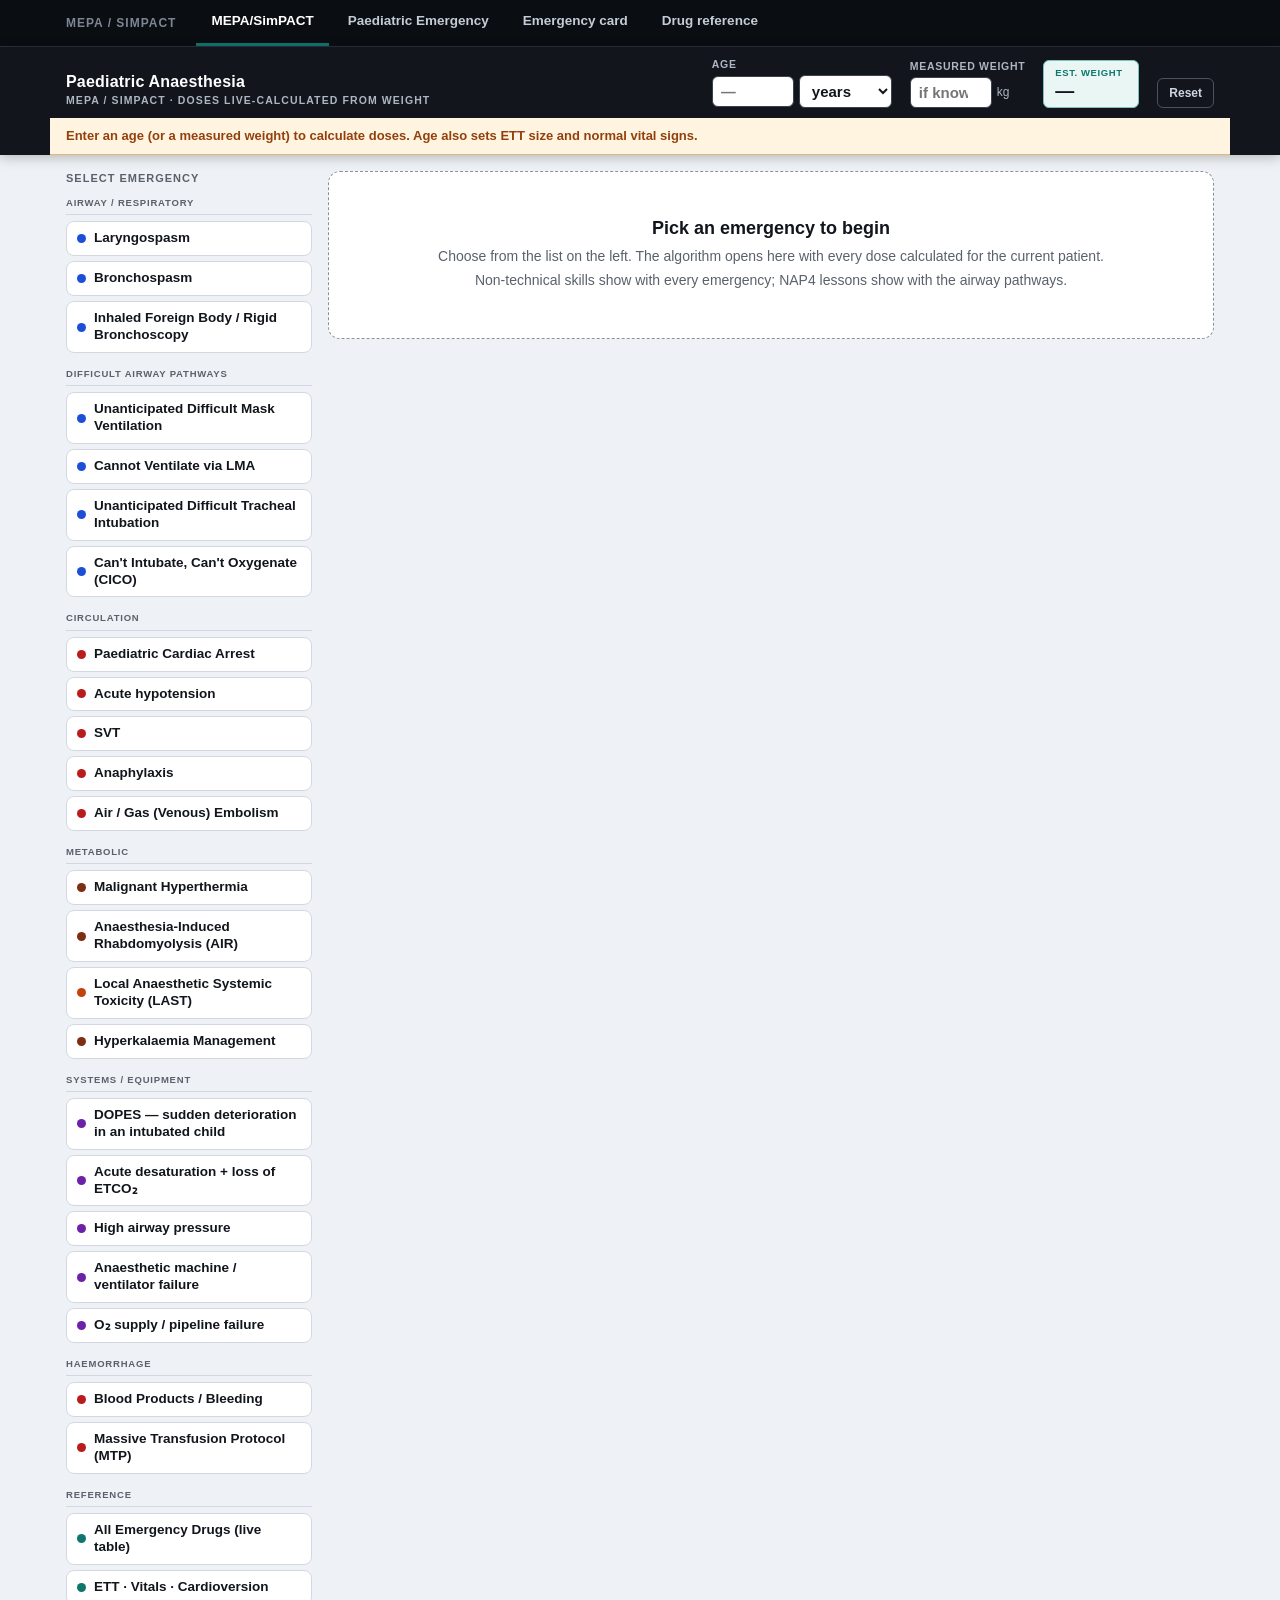
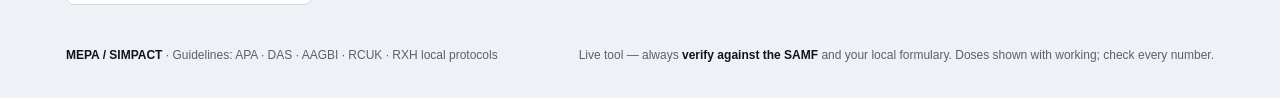
==== commit a21eb14b: "Rename tool, add Paediatric Emergency page, mobile/tablet layout - Interactive page titled Paediatri" ====
--- a/index.html
+++ b/index.html
@@ -8,6 +8,6 @@
 <script>window.location.replace("mepa-interactive.html");</script>
 </head>
 <body>
-<p>Redirecting to the <a href="mepa-interactive.html">MEPA / SIMPACT interactive tool</a>…</p>
+<p>Redirecting to the <a href="mepa-interactive.html">MEPA/SimPACT tool</a>…</p>
 </body>
 </html>
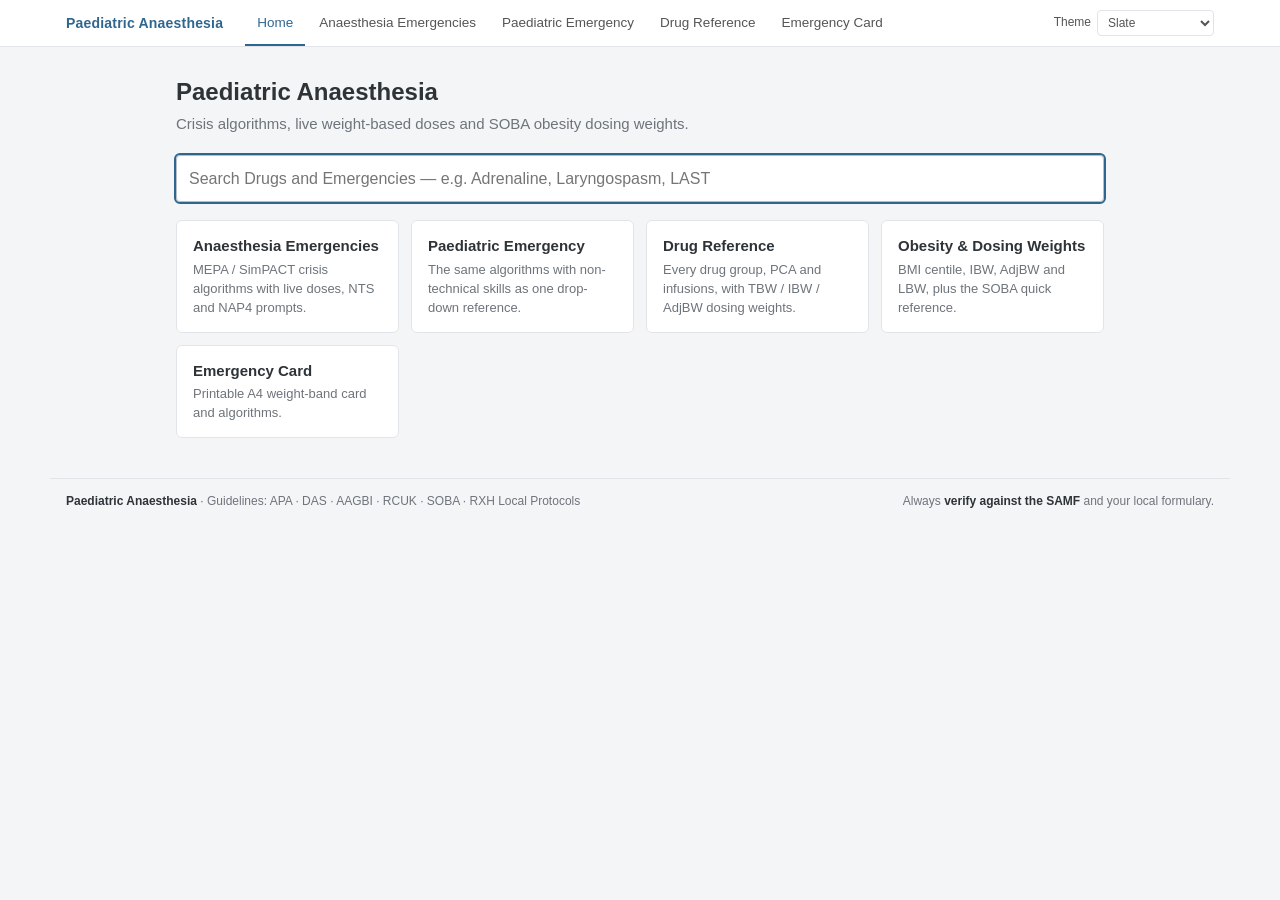
==== commit e18efdc9: "Rebrand to Paediatric Anaesthesia; BMI-centile dosing weights, shared data, search, minimal themes -" ====
--- a/index.html
+++ b/index.html
@@ -2,12 +2,69 @@
 <html lang="en">
 <head>
 <meta charset="UTF-8">
-<meta http-equiv="refresh" content="0; url=mepa-interactive.html">
-<link rel="canonical" href="mepa-interactive.html">
-<title>MEPA / SIMPACT</title>
-<script>window.location.replace("mepa-interactive.html");</script>
+<meta name="viewport" content="width=device-width, initial-scale=1.0">
+<title>Paediatric Anaesthesia</title>
+<script src="assets/theme.js"></script>
+<link rel="stylesheet" href="assets/styles.css">
 </head>
-<body>
-<p>Redirecting to the <a href="mepa-interactive.html">MEPA/SimPACT tool</a>…</p>
+<body data-page="home">
+
+<!-- navbar is injected by site.js -->
+
+<main class="home">
+  <h1>Paediatric Anaesthesia</h1>
+  <p class="lede">Crisis algorithms, live weight-based doses and SOBA obesity dosing weights.</p>
+
+  <div class="search">
+    <input type="search" id="homeSearch" placeholder="Search Drugs and Emergencies — e.g. Adrenaline, Laryngospasm, LAST" aria-label="Search drugs and emergencies" autocomplete="off" autofocus>
+  </div>
+  <div class="results" id="homeResults"></div>
+
+  <div class="tiles" id="tiles">
+    <a class="tile" href="mepa-interactive.html"><h2>Anaesthesia Emergencies</h2><p>MEPA / SimPACT crisis algorithms with live doses, NTS and NAP4 prompts.</p></a>
+    <a class="tile" href="mepa-paediatric-emergency.html"><h2>Paediatric Emergency</h2><p>The same algorithms with non-technical skills as one drop-down reference.</p></a>
+    <a class="tile" href="mepa-drug-reference.html"><h2>Drug Reference</h2><p>Every drug group, PCA and infusions, with TBW / IBW / AdjBW dosing weights.</p></a>
+    <a class="tile" href="mepa-drug-reference.html?open=soba"><h2>Obesity &amp; Dosing Weights</h2><p>BMI centile, IBW, AdjBW and LBW, plus the SOBA quick reference.</p></a>
+    <a class="tile" href="mepa-emergency-card.html"><h2>Emergency Card</h2><p>Printable A4 weight-band card and algorithms.</p></a>
+  </div>
+</main>
+
+<div class="footer">
+  <span><b>Paediatric Anaesthesia</b> · Guidelines: APA · DAS · AAGBI · RCUK · SOBA · RXH Local Protocols</span>
+  <span>Always <b>verify against the SAMF</b> and your local formulary.</span>
+</div>
+
+<script src="assets/growth-uk-who.js"></script>
+<script src="assets/calc.js"></script>
+<script src="assets/drugs.js"></script>
+<script src="assets/emergencies.js"></script>
+<script src="assets/site.js"></script>
+<script>
+renderNavbar();
+
+/* site-wide search: drugs → Drug Reference (?q=), emergencies → Anaesthesia Emergencies (?open=) */
+(function(){
+  const inp=document.getElementById('homeSearch'), out=document.getElementById('homeResults');
+  const esc=s=>String(s).replace(/&/g,'&amp;').replace(/</g,'&lt;');
+  const plain=h=>String(h||'').replace(/<[^>]+>/g,' ').replace(/&[a-z]+;/g,' ');
+  const emerg=ALGOS();
+  function run(){
+    const q=inp.value.trim();
+    if(!q){ out.innerHTML=''; return; }
+    const terms=q.toLowerCase().split(/\s+/);
+    const hit=t=>terms.every(w=>t.toLowerCase().includes(w));
+    const e=emerg.filter(a=>hit(plain([a.title,a.pill,a.group].concat(a.steps||[]).join(' ')))).slice(0,8);
+    const seen=new Set();
+    const d=allDrugs().filter(x=>drugMatches(x,q)).filter(x=>{const k=x.name+'|'+x._group; if(seen.has(k)) return false; seen.add(k); return true;}).slice(0,12);
+    let html='';
+    if(e.length) html+='<div class="sec">Emergencies</div>'+e.map(a=>`<a href="mepa-interactive.html?open=${a.id}">${esc(plain(a.title))}<span>${esc(a.group)}</span></a>`).join('');
+    if(d.length) html+='<div class="sec">Drugs</div>'+d.map(x=>`<a href="mepa-drug-reference.html?q=${encodeURIComponent(plain(x.name).replace('*','').trim())}">${esc(plain(x.name))} <small class="muted">${esc(plain(x.note))}</small><span>${esc(x._group)}</span></a>`).join('');
+    if(!html) html='<p class="hint">No matches.</p>';
+    out.innerHTML=html;
+  }
+  inp.addEventListener('input',run);
+  inp.addEventListener('keydown',ev=>{ if(ev.key==='Enter'){ const a=out.querySelector('a'); if(a) location.href=a.href; } });
+})();
+</script>
 </body>
 </html>
--- a/assets/styles.css
+++ b/assets/styles.css
@@ -0,0 +1,411 @@
+/* ============================================================
+   PAEDIATRIC ANAESTHESIA — SHARED STYLES  (assets/styles.css)
+   ------------------------------------------------------------
+   Minimal blue / grey design. Every colour is a token; themes
+   override the tokens via <html data-theme="...">:
+     slate (default) · mist · navy · graphite (dark)
+   Category tokens: --air --cir --met --neu --acc --last
+   ============================================================ */
+:root, [data-theme="slate"]{
+  --bg:#f4f5f7; --paper:#ffffff; --ink:#2e3338; --text:#555555; --muted:#6e747b;
+  --line:#e1e4e8; --line-strong:#b8bec6; --soft:#f7f8fa;
+  --accent:#2f6690; --accent-bg:#eef3f8; --accent-line:#c9d9e8;
+  --nav-bg:#ffffff; --nav-ink:#555555; --nav-active:#2f6690; --nav-line:#e1e4e8;
+  --pb-bg:#34495e; --pb-ink:#ffffff; --pb-muted:#b9c4cf; --pb-line:#4d6276;
+  --input-bg:#ffffff; --input-ink:#2e3338; --input-line:#c4cbd3;
+  --head-bg:#eef1f4; --head-ink:#555555;
+  --air:#2f6690; --cir:#a04848; --met:#7d6a55; --neu:#5b6488; --acc:#4f7f8f; --last:#9a7040;
+  --warn:#7a5a1e; --warn-bg:#fbf7ee; --warn-line:#e8dcc0;
+  --live:#2f6690; --live-bg:#f1f6fb; --live-line:#c9d9e8;
+  --stop:#a04848; --rxh-bg:#fafaf7; --rxh-ink:#6b6450;
+  color-scheme:light;
+}
+[data-theme="mist"]{
+  --bg:#f7f9fb; --paper:#ffffff; --ink:#333a41; --text:#555555; --muted:#737a82;
+  --line:#e4e8ec; --line-strong:#c0c7cf; --soft:#f8fafb;
+  --accent:#3a7ca5; --accent-bg:#f0f5f9; --accent-line:#cfe0ec;
+  --nav-bg:#ffffff; --nav-ink:#666666; --nav-active:#3a7ca5; --nav-line:#e4e8ec;
+  --pb-bg:#e9eef3; --pb-ink:#333a41; --pb-muted:#666d75; --pb-line:#cdd5dd;
+  --input-bg:#ffffff; --input-ink:#333a41; --input-line:#c8d0d8;
+  --head-bg:#f0f3f6; --head-ink:#555555;
+  --air:#3a7ca5; --cir:#8f5a5a; --met:#7b7468; --neu:#6a7394; --acc:#5a8a99; --last:#8c7a5a;
+  --warn:#6f5a2c; --warn-bg:#fbf9f2; --warn-line:#e9e1cb;
+  --live:#3a7ca5; --live-bg:#f2f7fb; --live-line:#cfe0ec;
+  --stop:#8f5a5a; --rxh-bg:#fbfbf8; --rxh-ink:#6b6655;
+  color-scheme:light;
+}
+[data-theme="navy"]{
+  --bg:#f2f4f7; --paper:#ffffff; --ink:#1f2a36; --text:#555555; --muted:#6b737c;
+  --line:#dfe3e8; --line-strong:#aeb7c1; --soft:#f6f7f9;
+  --accent:#1f5f99; --accent-bg:#ecf2f8; --accent-line:#c3d5e8;
+  --nav-bg:#1b2838; --nav-ink:#b9c4cf; --nav-active:#ffffff; --nav-line:#2c3c50;
+  --pb-bg:#22344a; --pb-ink:#ffffff; --pb-muted:#a9b6c4; --pb-line:#3a4f68;
+  --input-bg:#ffffff; --input-ink:#1f2a36; --input-line:#3a4f68;
+  --head-bg:#22344a; --head-ink:#ffffff;
+  --air:#1f5f99; --cir:#9b3f3f; --met:#76624c; --neu:#4f5b8a; --acc:#3f7388; --last:#946a35;
+  --warn:#76561a; --warn-bg:#fbf6ea; --warn-line:#e6d6b2;
+  --live:#1f5f99; --live-bg:#eef4fa; --live-line:#c3d5e8;
+  --stop:#9b3f3f; --rxh-bg:#fafaf6; --rxh-ink:#655e48;
+  color-scheme:light;
+}
+[data-theme="graphite"]{
+  --bg:#1b1e22; --paper:#24282d; --ink:#e6e8eb; --text:#c4c8cd; --muted:#8f969e;
+  --line:#353a40; --line-strong:#4b525a; --soft:#2a2e34;
+  --accent:#7aa7d6; --accent-bg:#22303d; --accent-line:#34495e;
+  --nav-bg:#15181b; --nav-ink:#9aa1a9; --nav-active:#e6e8eb; --nav-line:#2a2f35;
+  --pb-bg:#2a2f35; --pb-ink:#e6e8eb; --pb-muted:#9aa1a9; --pb-line:#3d434a;
+  --input-bg:#1b1e22; --input-ink:#e6e8eb; --input-line:#4b525a;
+  --head-bg:#2c3137; --head-ink:#c4c8cd;
+  --air:#7aa7d6; --cir:#d08a8a; --met:#c2ad94; --neu:#9ea6d0; --acc:#8fbac7; --last:#d0ae7e;
+  --warn:#d8b878; --warn-bg:#2d2a20; --warn-line:#4a4230;
+  --live:#9cc2e8; --live-bg:#1f2c38; --live-line:#34495e;
+  --stop:#e09a9a; --rxh-bg:#272a2e; --rxh-ink:#b8b09a;
+  color-scheme:dark;
+}
+
+*{box-sizing:border-box;}
+html,body{margin:0;padding:0;background:var(--bg);color:var(--text);
+  font-family:-apple-system,BlinkMacSystemFont,"Segoe UI","Helvetica Neue",Arial,sans-serif;
+  font-size:15px;line-height:1.45;}
+a{color:var(--accent);}
+b,strong{color:var(--ink);font-weight:600;}
+h1,h2,h3,h4{color:var(--ink);}
+.muted{color:var(--muted);}
+
+/* ---------- top nav ---------- */
+.topnav{background:var(--nav-bg);border-bottom:1px solid var(--nav-line);}
+.topnav-inner{max-width:1180px;margin:0 auto;padding:0 16px;display:flex;align-items:center;gap:4px;}
+.topnav .brand{font-size:14px;font-weight:600;letter-spacing:.2px;color:var(--nav-active);
+  text-decoration:none;margin-right:18px;padding:12px 0;white-space:nowrap;}
+.navlinks{display:flex;align-items:center;gap:2px;flex:1;min-width:0;}
+.navlinks a{color:var(--nav-ink);text-decoration:none;font-size:13.5px;font-weight:500;
+  padding:13px 12px 11px;border-bottom:2px solid transparent;white-space:nowrap;}
+.navlinks a:hover{color:var(--nav-active);}
+.navlinks a.active{color:var(--nav-active);border-bottom-color:var(--nav-active);}
+.themepick{display:flex;align-items:center;gap:6px;font-size:12px;color:var(--nav-ink);margin-left:auto;}
+.themepick select{font:inherit;font-size:12px;padding:4px 6px;border-radius:4px;border:1px solid var(--nav-line);
+  background:var(--nav-bg);color:var(--nav-ink);}
+
+/* ---------- PATIENT BAR (sticky) ---------- */
+.patientbar{position:sticky;top:0;z-index:50;background:var(--pb-bg);color:var(--pb-ink);
+  border-bottom:1px solid var(--pb-line);}
+.pb-inner{max-width:1180px;margin:0 auto;padding:10px 16px;
+  display:flex;align-items:flex-end;gap:10px 12px;flex-wrap:wrap;}
+.pb-title{margin-right:auto;flex:1 1 160px;min-width:0;}
+.pb-title h1{font-size:16px;margin:0;font-weight:600;color:var(--pb-ink);}
+.pb-title .tag{font-size:11px;letter-spacing:.3px;color:var(--pb-muted);white-space:nowrap;overflow:hidden;text-overflow:ellipsis;}
+.field{display:flex;flex-direction:column;gap:3px;}
+.field label{font-size:11px;letter-spacing:.3px;color:var(--pb-muted);font-weight:500;}
+.field .row{display:flex;align-items:center;gap:5px;}
+.field input,.field select{font:inherit;font-size:15px;padding:6px 8px;border-radius:4px;border:1px solid var(--input-line);
+  background:var(--input-bg);color:var(--input-ink);width:64px;font-variant-numeric:tabular-nums;}
+.field select{width:auto;}
+.field .unit{font-size:12px;color:var(--pb-muted);}
+.estwt{background:var(--paper);border:1px solid var(--line);border-radius:4px;padding:4px 10px;
+  color:var(--ink);min-width:88px;}
+.estwt .lbl{font-size:10.5px;letter-spacing:.3px;color:var(--accent);font-weight:600;white-space:nowrap;}
+.estwt .val{font-size:18px;font-weight:600;font-variant-numeric:tabular-nums;line-height:1.2;color:var(--ink);}
+.estwt .val small{font-size:11px;font-weight:400;color:var(--muted);}
+.estwt .val .dw{display:block;font-size:10.5px;font-weight:500;color:var(--muted);line-height:1.2;}
+.estwt.usingmeasured .lbl{color:var(--ink);}
+.bmibox.obese{border-color:var(--warn-line);background:var(--warn-bg);}
+.bmibox.obese .lbl,.bmibox.obese .val .dw{color:var(--warn);}
+.pb-clear{background:none;border:1px solid var(--pb-line);color:var(--pb-ink);border-radius:4px;
+  padding:7px 11px;font-size:12px;cursor:pointer;}
+.pb-clear:hover{border-color:var(--pb-muted);}
+
+/* prompt when empty */
+.noweight{max-width:1180px;margin:0 auto;padding:7px 16px;color:var(--pb-muted);font-size:12.5px;}
+.noweight.hide{display:none;}
+
+/* ---------- layout ---------- */
+.wrap{max-width:1180px;margin:0 auto;padding:16px;display:grid;
+  grid-template-columns:246px 1fr;gap:18px;align-items:start;}
+.wrap>*{min-width:0;}
+
+/* ---------- selector ---------- */
+.selector{position:sticky;top:var(--pbh,90px);max-height:calc(100vh - var(--pbh,90px) - 8px);overflow:auto;padding-bottom:8px;}
+.selector h2{font-size:11px;letter-spacing:.6px;text-transform:uppercase;color:var(--muted);margin:0 0 8px;font-weight:600;}
+.search{margin:0 0 12px;}
+.search input{width:100%;font:inherit;font-size:14px;padding:8px 10px;border:1px solid var(--line-strong);
+  border-radius:4px;background:var(--paper);color:var(--ink);}
+.search input:focus,.field input:focus,.field select:focus{outline:2px solid var(--accent);outline-offset:0;}
+.egroup{margin-bottom:12px;}
+.egroup .glabel{font-size:11px;letter-spacing:.4px;font-weight:600;
+  padding:2px 0 5px;color:var(--muted);border-bottom:1px solid var(--line);margin-bottom:5px;}
+.ebtn{display:flex;align-items:center;gap:8px;width:100%;text-align:left;
+  background:transparent;border:1px solid transparent;border-radius:4px;
+  padding:6px 8px;margin-bottom:1px;cursor:pointer;font:inherit;font-size:13.5px;
+  color:var(--text);line-height:1.3;}
+.ebtn:hover{background:var(--paper);border-color:var(--line);}
+.ebtn .dot{width:7px;height:7px;border-radius:50%;flex:none;background:var(--muted);}
+.ebtn.air .dot{background:var(--air);} .ebtn.cir .dot{background:var(--cir);}
+.ebtn.met .dot{background:var(--met);} .ebtn.neu .dot{background:var(--neu);}
+.ebtn.acc .dot{background:var(--acc);} .ebtn.last .dot{background:var(--last);}
+.ebtn.active{background:var(--paper);border-color:var(--line);color:var(--ink);font-weight:600;
+  box-shadow:inset 3px 0 0 var(--accent);}
+.ebtn[hidden],.egroup[hidden]{display:none;}
+
+/* ---------- main content ---------- */
+.content{min-height:60vh;}
+.empty{background:var(--paper);border:1px dashed var(--line-strong);border-radius:6px;
+  padding:40px 28px;text-align:center;color:var(--muted);}
+.empty h3{margin:0 0 6px;font-size:17px;font-weight:600;}
+.empty p{margin:4px 0;font-size:14px;}
+
+/* accordion panels */
+.panel{background:var(--paper);border:1px solid var(--line);border-radius:6px;margin-bottom:12px;overflow:hidden;}
+.panel-head{display:flex;align-items:center;gap:11px;padding:12px 16px;cursor:pointer;
+  user-select:none;border-left:3px solid var(--muted);}
+.panel.air .panel-head{border-left-color:var(--air);}
+.panel.cir .panel-head{border-left-color:var(--cir);}
+.panel.met .panel-head{border-left-color:var(--met);}
+.panel.neu .panel-head{border-left-color:var(--neu);}
+.panel.acc .panel-head{border-left-color:var(--acc);}
+.panel.last .panel-head{border-left-color:var(--last);}
+.panel-head h2{margin:0;font-size:16px;font-weight:600;flex:1;}
+.panel-head .pill{font-size:11px;color:var(--muted);padding:2px 8px;border:1px solid var(--line);
+  border-radius:20px;white-space:nowrap;}
+.panel-head .chev{font-size:11px;color:var(--muted);transition:transform .18s;flex:none;}
+.panel.open .panel-head .chev{transform:rotate(90deg);}
+.panel-body{display:none;padding:4px 16px 16px;}
+.panel.open .panel-body{display:block;}
+
+ol.steps{margin:6px 0 0;padding-left:0;list-style:none;counter-reset:s;}
+ol.steps>li{position:relative;padding:7px 0 7px 32px;counter-increment:s;
+  border-bottom:1px solid var(--line);line-height:1.55;}
+ol.steps>li:last-child{border-bottom:none;}
+ol.steps>li::before{content:counter(s);position:absolute;left:0;top:8px;width:21px;height:21px;
+  border-radius:50%;border:1px solid var(--muted);color:var(--muted);font-size:11.5px;font-weight:600;
+  display:flex;align-items:center;justify-content:center;}
+.panel.air ol.steps>li::before{border-color:var(--air);color:var(--air);}
+.panel.cir ol.steps>li::before{border-color:var(--cir);color:var(--cir);}
+.panel.met ol.steps>li::before{border-color:var(--met);color:var(--met);}
+.panel.neu ol.steps>li::before{border-color:var(--neu);color:var(--neu);}
+.panel.acc ol.steps>li::before{border-color:var(--acc);color:var(--acc);}
+.panel.last ol.steps>li::before{border-color:var(--last);color:var(--last);}
+.stop{color:var(--stop);font-weight:700;}
+.sub{color:var(--muted);font-size:13.5px;}
+
+/* live dose chip */
+.dose{display:inline-flex;align-items:baseline;gap:5px;background:var(--live-bg);
+  border:1px solid var(--live-line);border-radius:4px;padding:0 6px;font-weight:600;
+  font-variant-numeric:tabular-nums;white-space:nowrap;line-height:1.55;}
+.dose .calc{color:var(--live);font-size:14.5px;}
+.dose .work{color:var(--muted);font-weight:400;font-size:11.5px;}
+.dose.noval{background:var(--soft);border-color:var(--line);}
+.dose.noval .calc{color:var(--muted);font-weight:500;font-size:13px;}
+.drug{background:var(--soft);padding:0 4px;border-radius:3px;font-weight:600;white-space:nowrap;}
+
+.flag{display:block;background:var(--warn-bg);border:1px solid var(--warn-line);color:var(--warn);
+  font-size:13px;padding:7px 11px;border-radius:4px;margin:10px 0;line-height:1.45;}
+.flag b{color:var(--warn);}
+
+/* data panels (blood products) */
+.dpanel dl{margin:0;display:grid;grid-template-columns:auto 1fr;gap:0;}
+.dpanel dt{font-weight:600;color:var(--ink);padding:6px 12px 6px 0;border-bottom:1px solid var(--line);white-space:nowrap;}
+.dpanel dd{margin:0;padding:6px 0;border-bottom:1px solid var(--line);}
+.dpanel dl:last-child>dt:last-of-type,.dpanel dl:last-child>dd:last-of-type{border-bottom:none;}
+
+/* generic mini table */
+table.mini{width:100%;border-collapse:collapse;font-size:13.5px;margin:4px 0 2px;}
+table.mini th,table.mini td{border-bottom:1px solid var(--line);padding:6px 9px;text-align:left;vertical-align:top;}
+table.mini thead th{background:var(--head-bg);color:var(--head-ink);font-size:11.5px;font-weight:600;letter-spacing:.3px;
+  border-bottom:1px solid var(--line-strong);}
+table.mini tbody th{font-weight:600;color:var(--ink);}
+table.mini td.num{text-align:center;font-variant-numeric:tabular-nums;}
+table.mini tr.current>*{background:var(--accent-bg);}
+table.mini tr.current>th:first-child,table.mini tr.current>td:first-child{box-shadow:inset 3px 0 0 var(--accent);}
+.hint{font-size:12.5px;color:var(--muted);margin:8px 0 2px;}
+
+/* reference cards inside panels */
+.refgrid{display:grid;grid-template-columns:repeat(auto-fit,minmax(150px,1fr));gap:10px;margin:6px 0;}
+.refcard{border:1px solid var(--line);border-radius:4px;padding:9px 12px;background:var(--soft);}
+.refcard h4{margin:0 0 3px;font-size:11.5px;letter-spacing:.3px;color:var(--accent);font-weight:600;}
+.refcard .big{font-size:20px;font-weight:600;color:var(--ink);font-variant-numeric:tabular-nums;line-height:1.2;}
+.refcard .big small{font-size:12px;font-weight:400;color:var(--muted);}
+.refcard .note{font-size:11.5px;color:var(--muted);margin-top:2px;}
+
+/* NTS / NAP4 */
+.info{background:var(--accent-bg);border:1px solid var(--accent-line);border-radius:4px;padding:11px 14px;margin-bottom:12px;}
+.info h3{margin:0 0 6px;font-size:12.5px;color:var(--accent);letter-spacing:.3px;font-weight:600;}
+.info ul{margin:0;padding-left:17px;columns:2;column-gap:26px;font-size:13.5px;}
+.info li{margin-bottom:3px;break-inside:avoid;}
+
+/* drug table (all doses) */
+.drugwrap{overflow-x:auto;}
+table.drugs{width:100%;border-collapse:collapse;font-size:13px;}
+table.drugs th,table.drugs td{border-bottom:1px solid var(--line);padding:6px 8px;vertical-align:top;}
+table.drugs thead th{background:var(--head-bg);color:var(--head-ink);font-size:11.5px;font-weight:600;letter-spacing:.3px;
+  text-align:left;border-bottom:1px solid var(--line-strong);position:sticky;top:0;}
+table.drugs tbody th{text-align:left;font-weight:600;color:var(--ink);white-space:nowrap;}
+table.drugs tbody th small{display:block;font-weight:400;color:var(--muted);font-size:11.5px;white-space:normal;}
+table.drugs .rxh{font-size:12px;color:var(--rxh-ink);background:var(--rxh-bg);}
+table.drugs .rxh.same{color:var(--line-strong);background:transparent;}
+table.drugs td.live{font-variant-numeric:tabular-nums;font-weight:600;color:var(--live);
+  background:var(--live-bg);white-space:normal;min-width:140px;}
+table.drugs td.live .w{display:block;font-size:11px;color:var(--muted);font-weight:400;}
+table.drugs td.live.noval{color:var(--muted);background:transparent;font-weight:500;}
+.classdot{display:inline-block;width:7px;height:7px;border-radius:50%;margin-right:6px;vertical-align:middle;}
+.cd-air{background:var(--air);}.cd-cir{background:var(--cir);}
+.cd-met{background:var(--met);}.cd-neu{background:var(--neu);}
+.cd-acc{background:var(--acc);}.cd-last{background:var(--last);}
+.grp{display:block;font-size:10.5px;font-weight:500;color:var(--accent);margin-top:2px;}
+
+.footer{max-width:1180px;margin:0 auto;padding:14px 16px 34px;color:var(--muted);font-size:12px;
+  display:flex;justify-content:space-between;gap:12px;flex-wrap:wrap;border-top:1px solid var(--line);}
+
+/* NTS drop-down reference (Paediatric Emergency) */
+.ntsref{max-width:1180px;margin:12px auto 0;padding:0 16px;}
+.ntsref summary{cursor:pointer;list-style:none;background:var(--paper);border:1px solid var(--line);
+  border-left:3px solid var(--accent);border-radius:6px;padding:11px 16px;font-weight:600;color:var(--ink);
+  font-size:15px;display:flex;align-items:center;gap:10px;min-height:44px;}
+.ntsref summary::-webkit-details-marker{display:none;}
+.ntsref summary::before{content:"▶";font-size:11px;color:var(--muted);transition:transform .18s;}
+.ntsref[open] summary::before{transform:rotate(90deg);}
+.ntsref .info{margin:8px 0 0;}
+
+/* badges */
+.unv{display:inline-block;background:var(--warn-bg);color:var(--warn);border:1px solid var(--warn-line);border-radius:3px;
+  font-size:9.5px;font-weight:600;letter-spacing:.4px;padding:0 5px;margin-left:6px;vertical-align:middle;white-space:nowrap;}
+table.drugs tr.unvrow>th{background:var(--warn-bg);}
+.ppb,.basis{display:inline-block;border-radius:3px;font-size:9.5px;font-weight:600;letter-spacing:.3px;
+  padding:0 5px;margin-left:5px;vertical-align:middle;white-space:nowrap;}
+.ppb{background:var(--accent-bg);color:var(--accent);border:1px solid var(--accent-line);}
+.basis{background:var(--soft);color:var(--muted);border:1px solid var(--line);}
+.basis.on{background:var(--warn-bg);color:var(--warn);border-color:var(--warn-line);}
+.ppnote{color:var(--accent);font-weight:500;}
+.subh{margin:18px 0 6px;font-size:12px;letter-spacing:.4px;text-transform:uppercase;color:var(--muted);font-weight:600;}
+
+/* SOBA sections */
+.sobagrid{display:grid;grid-template-columns:repeat(auto-fit,minmax(290px,1fr));gap:4px 22px;}
+.sobasec ul.tight{margin:0;padding-left:17px;font-size:13.5px;}
+.sobasec ul.tight li{margin-bottom:4px;}
+
+/* selector toggle (phones/tablets only) */
+.sel-toggle{display:none;}
+.panel{scroll-margin-top:var(--pbh,120px);}
+
+/* ---------- home page ---------- */
+.home{max-width:960px;margin:0 auto;padding:28px 16px 40px;}
+.home h1{font-size:24px;font-weight:600;margin:0 0 4px;}
+.home .lede{color:var(--muted);margin:0 0 20px;}
+.home .search input{font-size:16px;padding:11px 12px;}
+.tiles{display:grid;grid-template-columns:repeat(auto-fit,minmax(210px,1fr));gap:12px;margin-top:18px;}
+.tile{display:block;background:var(--paper);border:1px solid var(--line);border-radius:6px;padding:14px 16px;
+  text-decoration:none;color:var(--text);}
+.tile:hover{border-color:var(--accent);}
+.tile h2{font-size:15px;font-weight:600;margin:0 0 4px;color:var(--ink);}
+.tile p{margin:0;font-size:13px;color:var(--muted);}
+.results{margin-top:6px;}
+.results a{display:flex;justify-content:space-between;gap:12px;padding:8px 10px;border-bottom:1px solid var(--line);
+  text-decoration:none;color:var(--ink);background:var(--paper);}
+.results a:hover{background:var(--accent-bg);}
+.results a span{color:var(--muted);font-size:12.5px;white-space:nowrap;}
+.results .sec{font-size:11px;letter-spacing:.4px;text-transform:uppercase;color:var(--muted);margin:12px 0 4px;}
+
+/* ---------- tablets ---------- */
+@media (max-width:1100px){
+  .wrap{grid-template-columns:210px 1fr;gap:14px;}
+  .ebtn{padding:10px 8px;min-height:44px;}
+  .panel-head{padding:14px 16px;min-height:48px;}
+}
+
+/* ---------- tablets portrait / phones ---------- */
+@media (max-width:820px){
+  html,body{font-size:16px;}
+  .topnav-inner{padding:0 8px;flex-wrap:wrap;}
+  .topnav .brand{display:none;}
+  .navlinks{overflow-x:auto;-webkit-overflow-scrolling:touch;scrollbar-width:none;}
+  .navlinks::-webkit-scrollbar{display:none;}
+  .navlinks a{padding:14px 11px 12px;flex:none;}
+  .themepick span{display:none;}
+
+  .pb-inner{padding:8px 12px;gap:8px 10px;align-items:flex-end;}
+  .pb-title{width:100%;margin:0;}
+  .pb-title h1{font-size:15px;}
+  .pb-title .tag{display:none;}
+  /* inputs at 16px+ so iOS doesn't zoom on focus */
+  .field input,.field select{font-size:16px;padding:9px 8px;min-height:44px;}
+  .field input{width:72px;}
+  .estwt{min-height:44px;padding:3px 10px;}
+  .estwt .val{font-size:17px;}
+  .pb-clear{min-height:44px;padding:0 14px;font-size:13px;margin-left:auto;}
+  .noweight{padding:6px 12px;}
+
+  .wrap{grid-template-columns:1fr;padding:12px;gap:10px;}
+  .selector{position:static;max-height:none;background:var(--paper);border:1px solid var(--line);border-radius:6px;padding:10px;}
+  .selector h2{display:none;}
+  .sel-toggle{display:flex;justify-content:space-between;align-items:center;width:100%;
+    min-height:46px;padding:0 14px;border:1px solid var(--line-strong);border-radius:4px;margin-bottom:10px;
+    background:var(--paper);color:var(--ink);font:inherit;font-size:15px;font-weight:600;cursor:pointer;}
+  .sel-toggle .sel-count{font-size:12px;font-weight:400;color:var(--muted);}
+  .selector.collapsed #selectorList,.selector.collapsed .search,.selector.collapsed #selNone{display:none;}
+  #selectorList{display:grid;grid-template-columns:1fr 1fr;gap:0 12px;}
+  .egroup{margin-bottom:10px;}
+  .ebtn{padding:11px 10px;min-height:48px;font-size:14.5px;}
+
+  .panel-head{padding:14px;gap:9px;flex-wrap:wrap;min-height:52px;}
+  .panel-head h2{font-size:16px;min-width:0;flex:1 1 60%;}
+  .panel-head .pill{margin-left:22px;}
+  .panel-body{padding:2px 14px 16px;}
+  ol.steps>li{padding:9px 0 9px 34px;font-size:15.5px;line-height:1.55;}
+  ol.steps>li::before{top:10px;width:23px;height:23px;}
+  .dose{white-space:normal;flex-wrap:wrap;}
+  .info ul{columns:1;font-size:14.5px;}
+  .refgrid{grid-template-columns:1fr 1fr;}
+  .dpanel{grid-template-columns:1fr !important;}
+  .dpanel dt{white-space:normal;}
+  table.mini{font-size:14px;}
+  .footer{flex-direction:column;padding:12px 14px 28px;}
+  .ntsref{padding:0 12px;margin-top:10px;}
+}
+
+/* ---------- phones ---------- */
+@media (max-width:640px){
+  #selectorList{grid-template-columns:1fr;}
+  /* compact patient bar: page title is in the navbar; measured weight already shows in its input */
+  .pb-title,.estwt.usingmeasured{display:none;}
+  .pb-inner{gap:6px 8px;padding:6px 10px 8px;}
+  .field label{font-size:10.5px;}
+  .field input,.field select{min-height:40px;padding:6px 7px;}
+  .field input{width:56px;}
+  #ageVal{width:46px;}
+  #htVal,#measWt{width:64px;}
+  .field .unit{font-size:11px;}
+  .field{flex:0 1 auto;}
+  .estwt{flex:1 1 30%;min-height:40px;}
+  .pb-clear{min-height:40px;padding:0 10px;}
+  .field .row{flex-wrap:nowrap;gap:3px;}
+  .refgrid{grid-template-columns:1fr 1fr;gap:8px;}
+
+  /* drug table → stacked cards */
+  .drugwrap{overflow:visible;}
+  table.drugs,table.drugs tbody,table.drugs tr,table.drugs th,table.drugs td{display:block;width:100%;}
+  table.drugs thead{display:none;}
+  table.drugs tr{border:1px solid var(--line);border-radius:6px;margin-bottom:10px;overflow:hidden;background:var(--paper);}
+  table.drugs th,table.drugs td{border:none;border-bottom:1px solid var(--line);padding:8px 12px;}
+  table.drugs tbody th{white-space:normal;font-size:15px;background:var(--soft);}
+  table.drugs tbody th small{font-size:12px;}
+  table.drugs td[data-label]::before{content:attr(data-label);display:block;font-size:10.5px;
+    letter-spacing:.3px;font-weight:600;color:var(--muted);margin-bottom:2px;}
+  table.drugs td.live{font-size:16px;border-bottom:none;}
+  table.drugs td.live .w{font-size:11.5px;}
+  table.drugs .rxh{font-size:12.5px;}
+  table.drugs .rxh.same{display:none;}
+}
+
+/* ============================================================
+   PRINT — clean PDF export of whatever is on screen
+   ============================================================ */
+@media print{
+  .topnav,.pb-clear,.noweight,.selector,.ntsref{display:none !important;}
+  .patientbar{position:static;}
+  .wrap{display:block;max-width:none;padding:0;}
+  .panel{break-inside:avoid;border-color:#999;}
+  .panel-body{display:block !important;}
+  .panel-head .chev{display:none;}
+  .empty{display:none;}
+  body{background:#fff;font-size:12px;}
+  *{-webkit-print-color-adjust:exact;print-color-adjust:exact;}
+}
